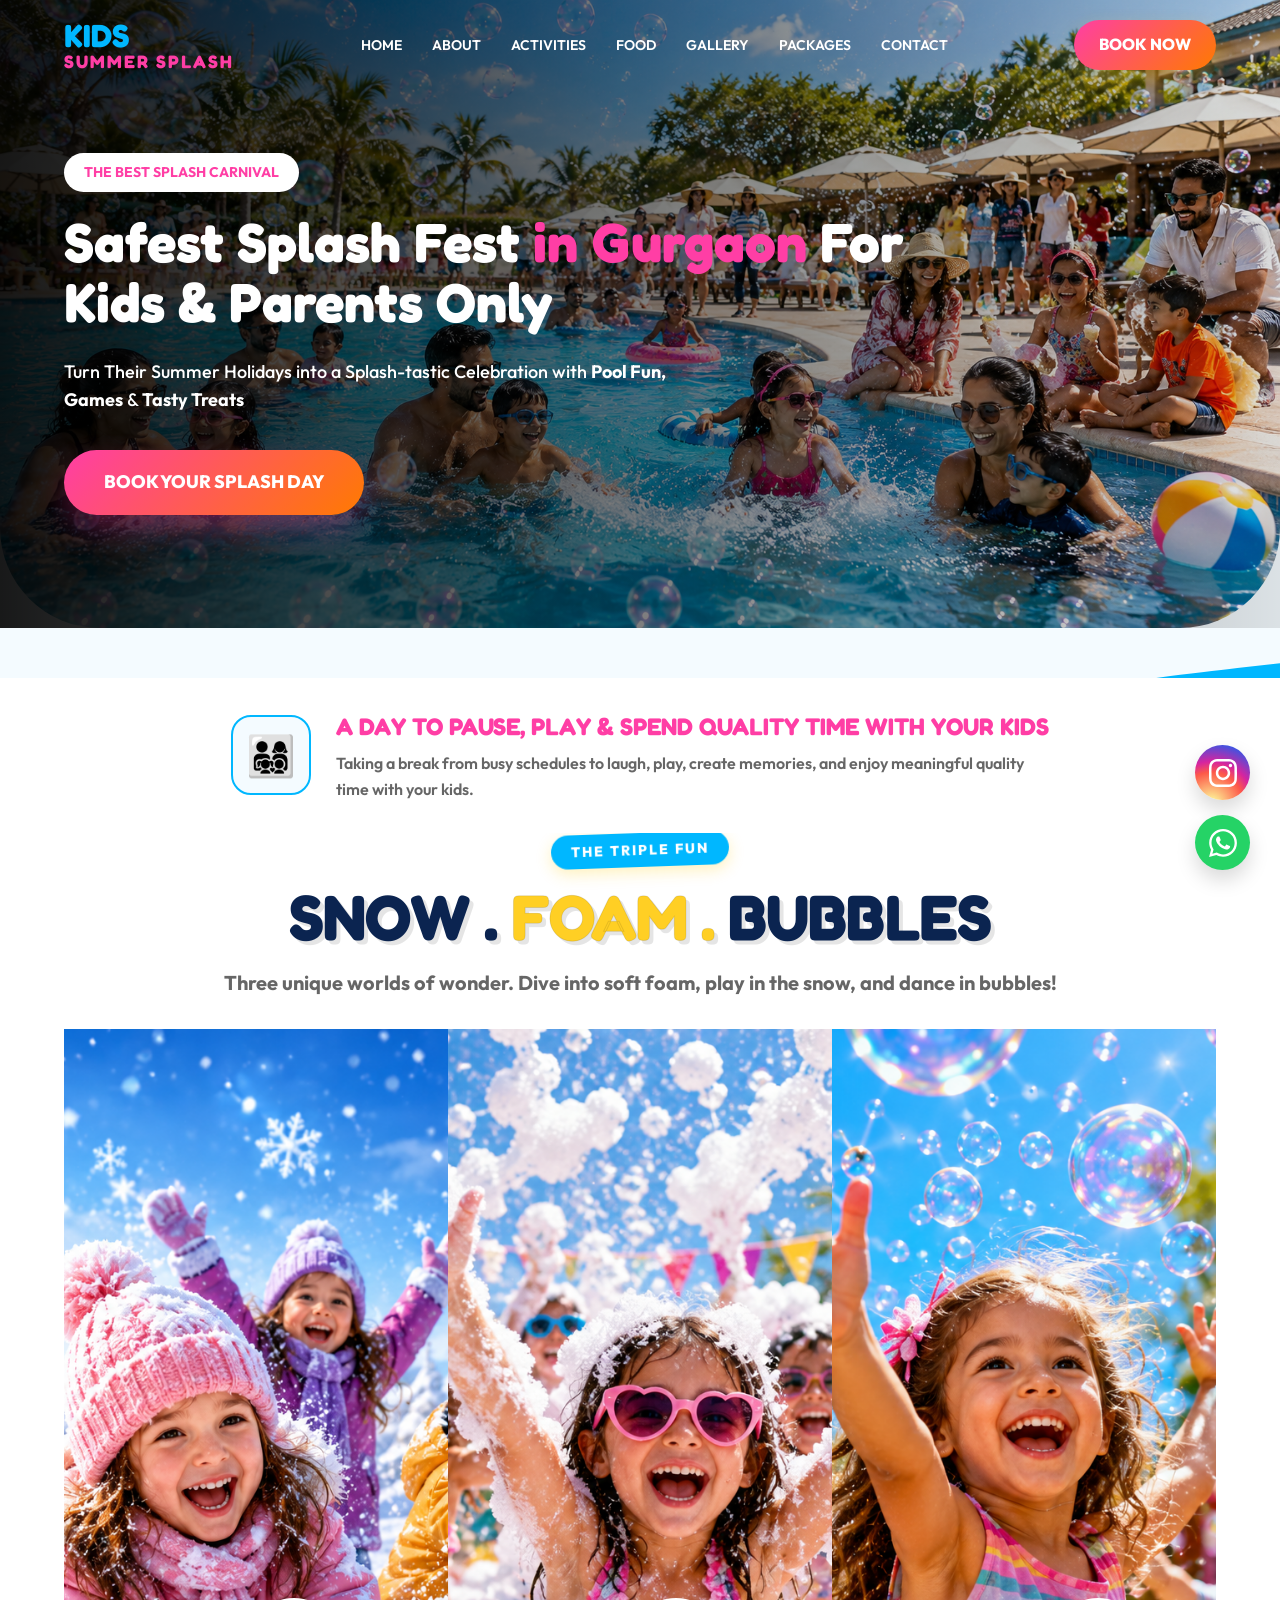
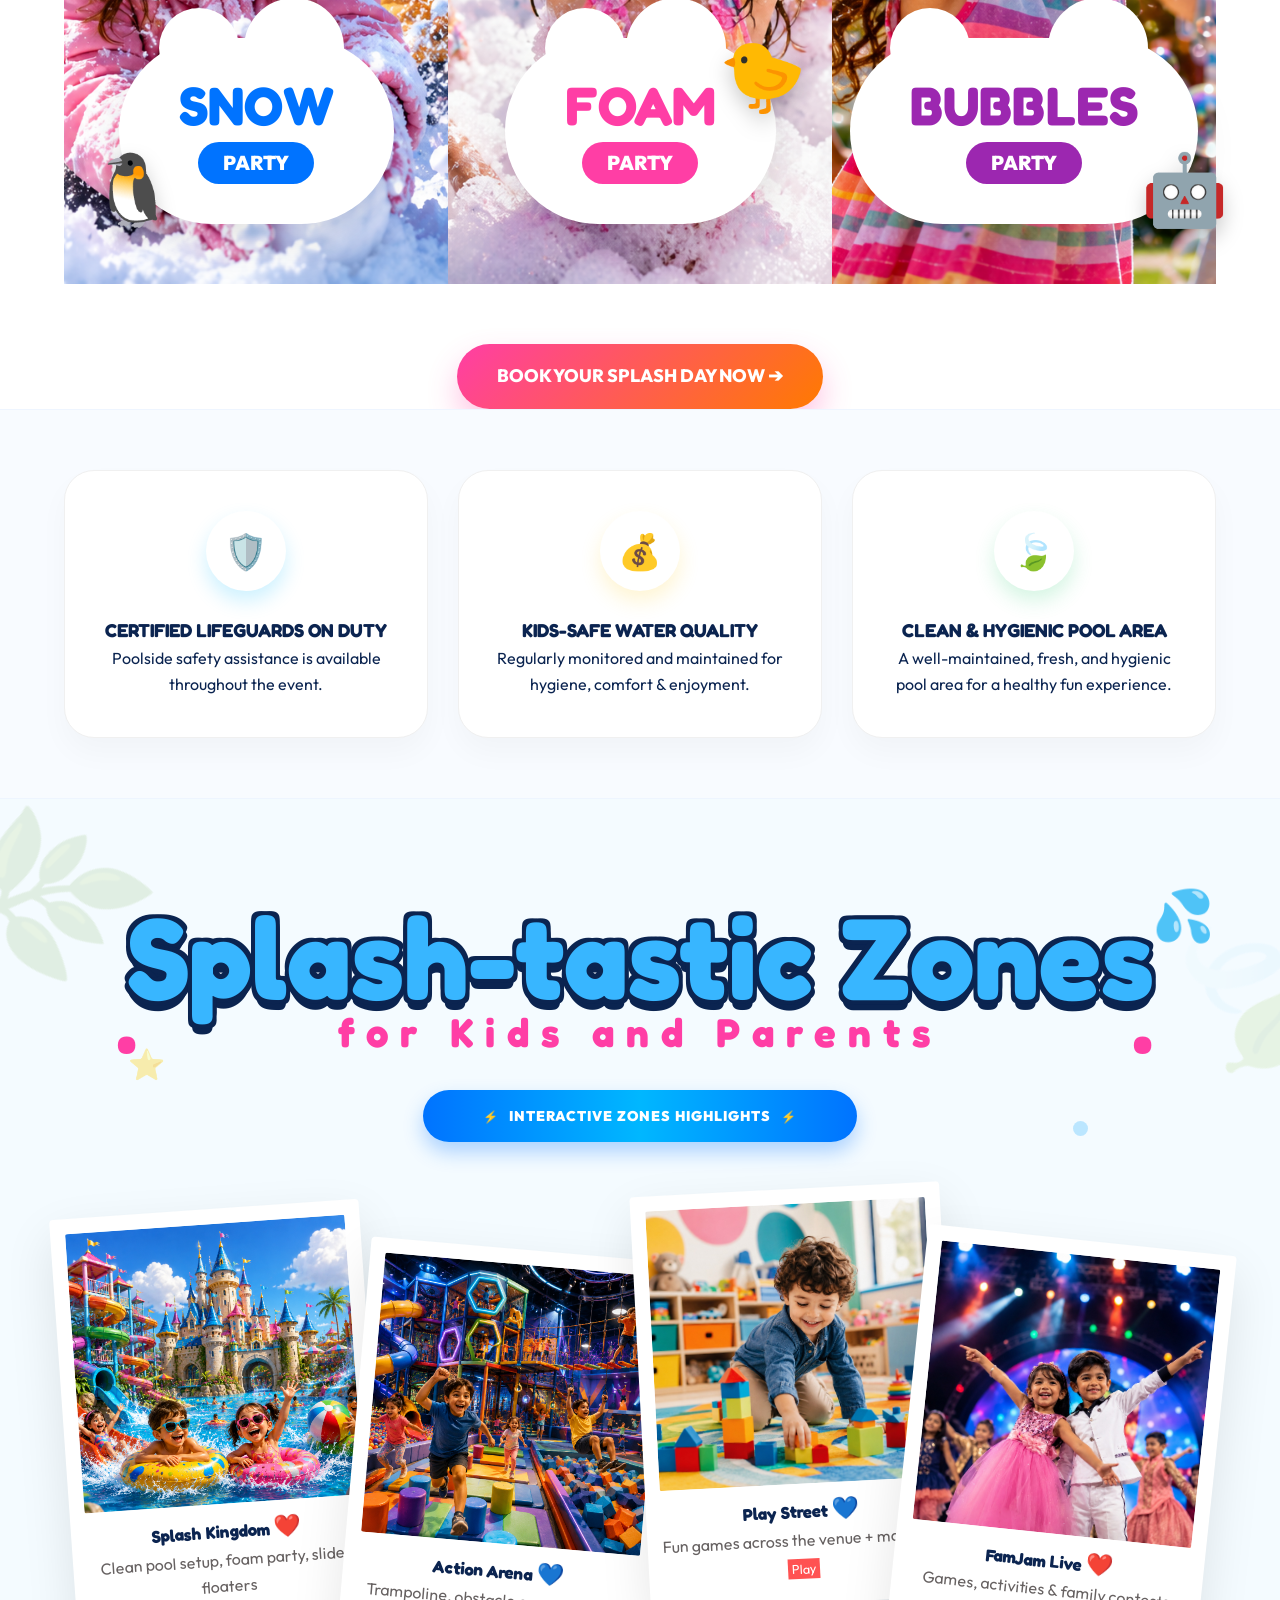
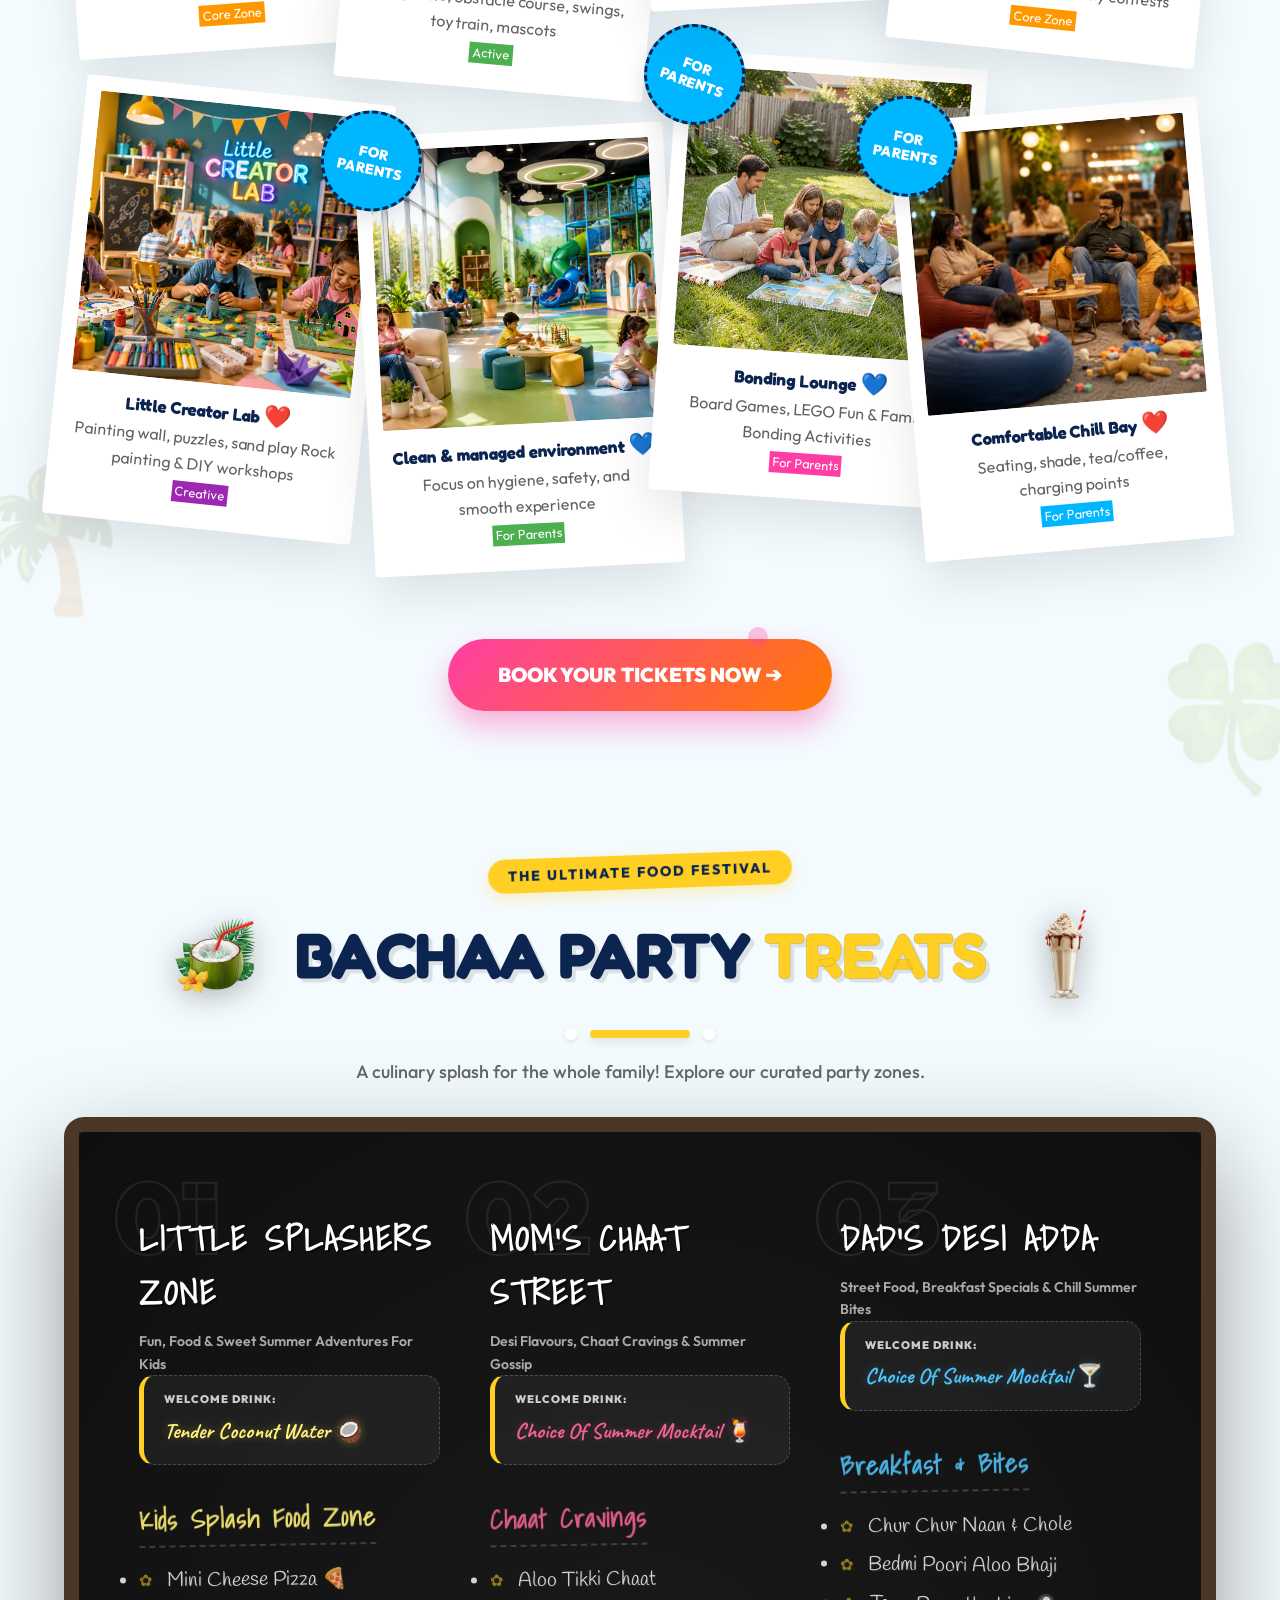
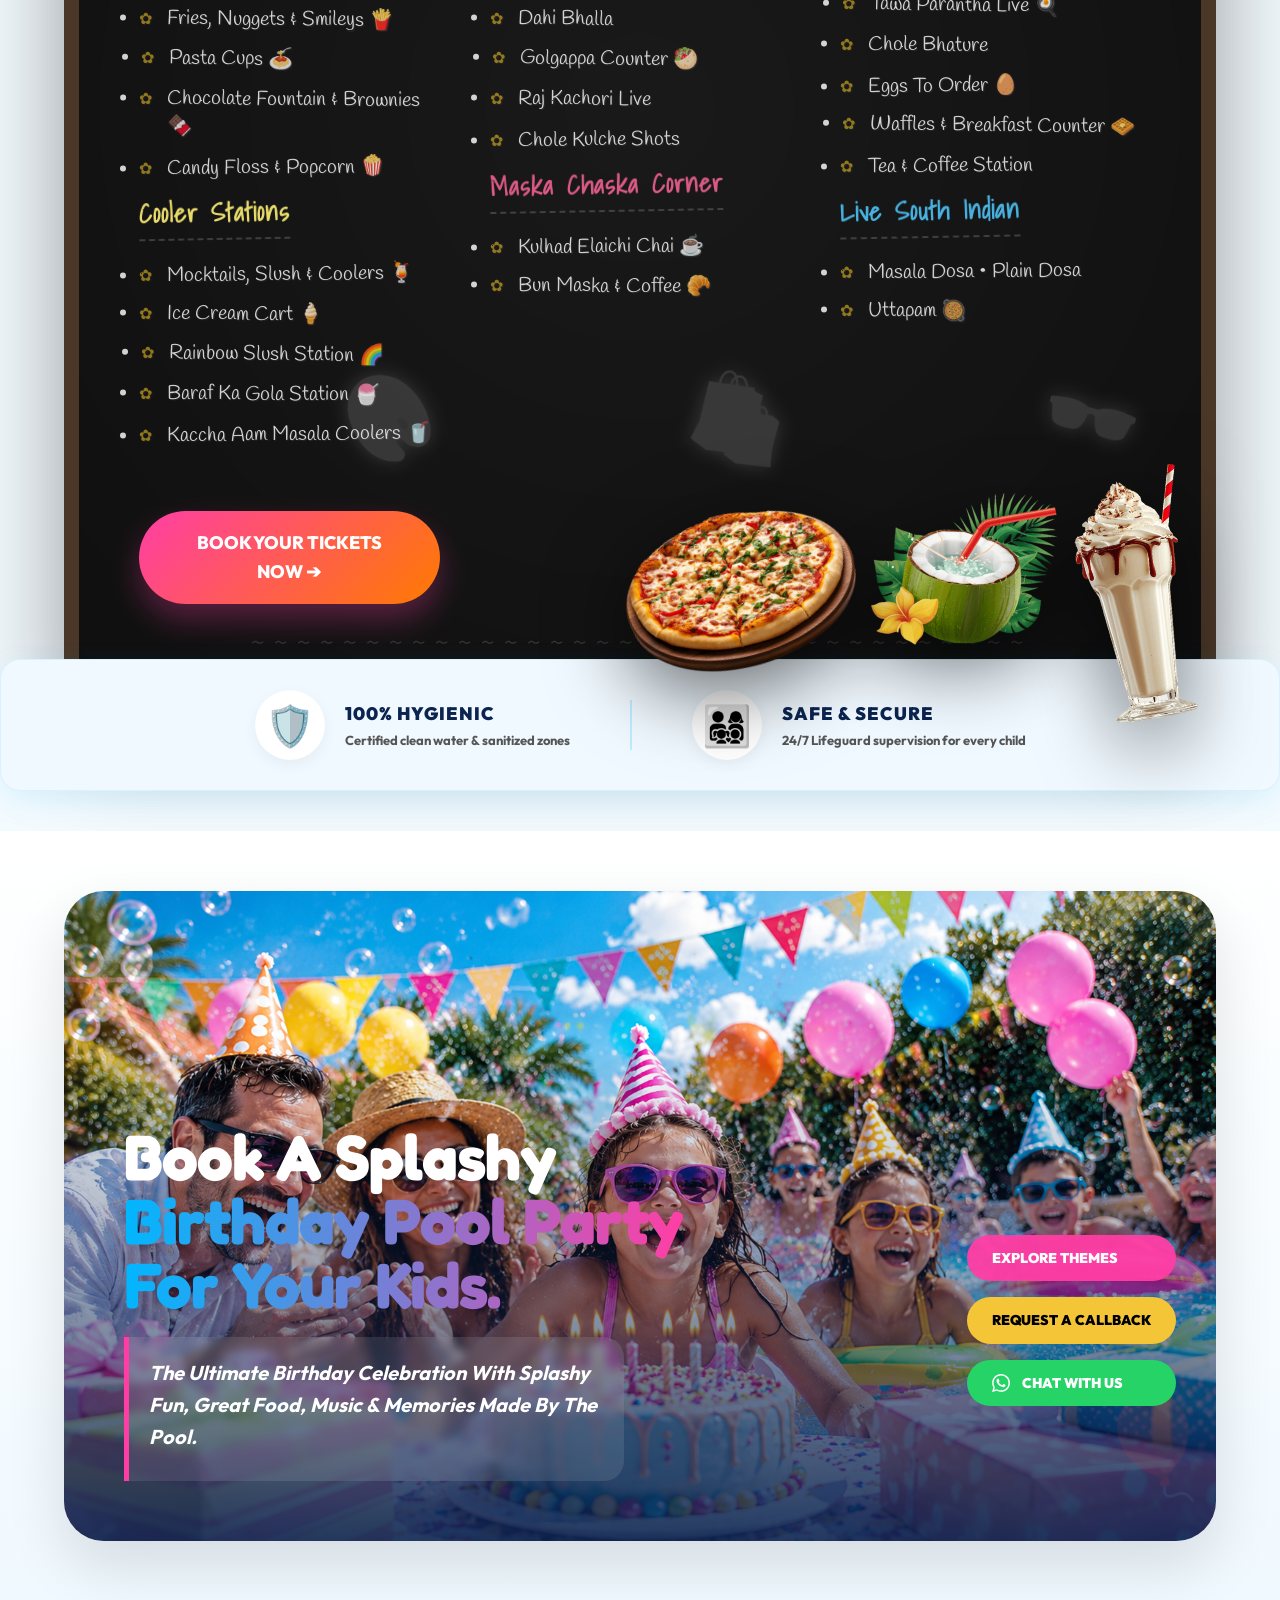
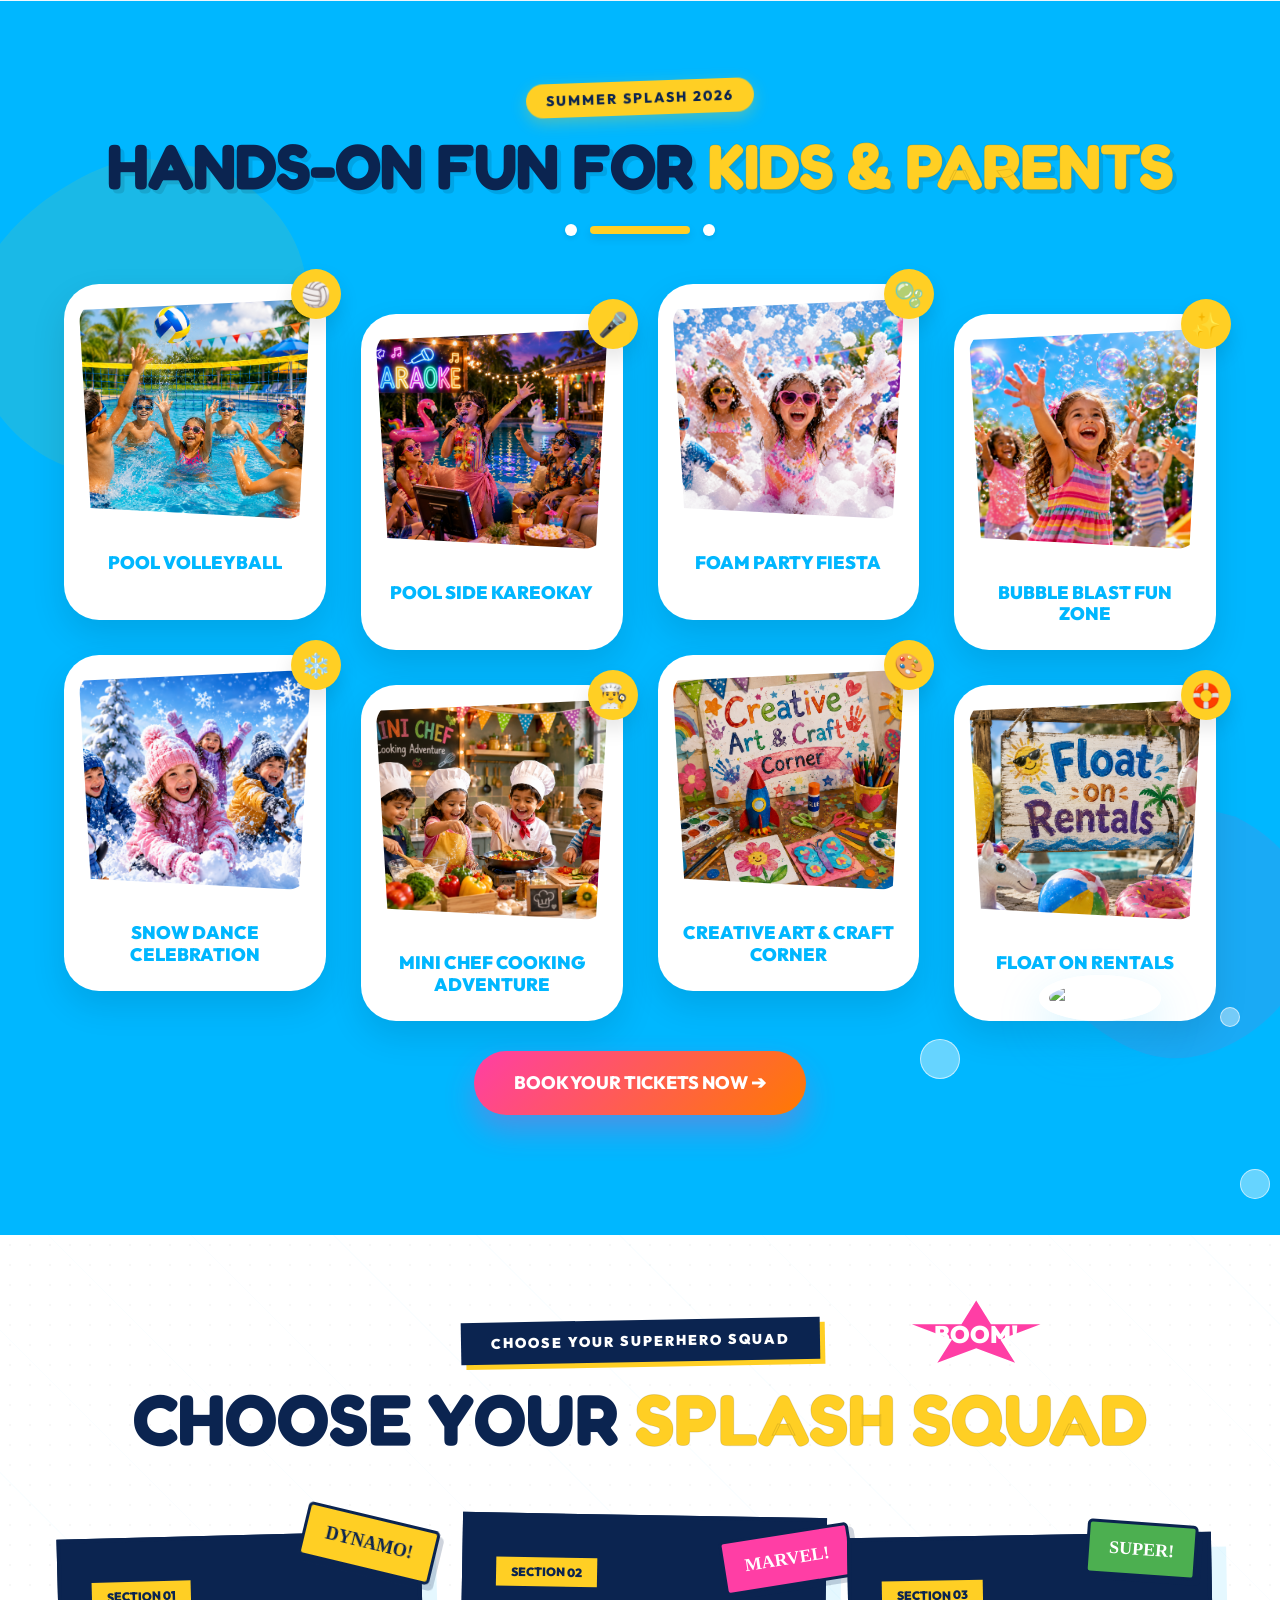
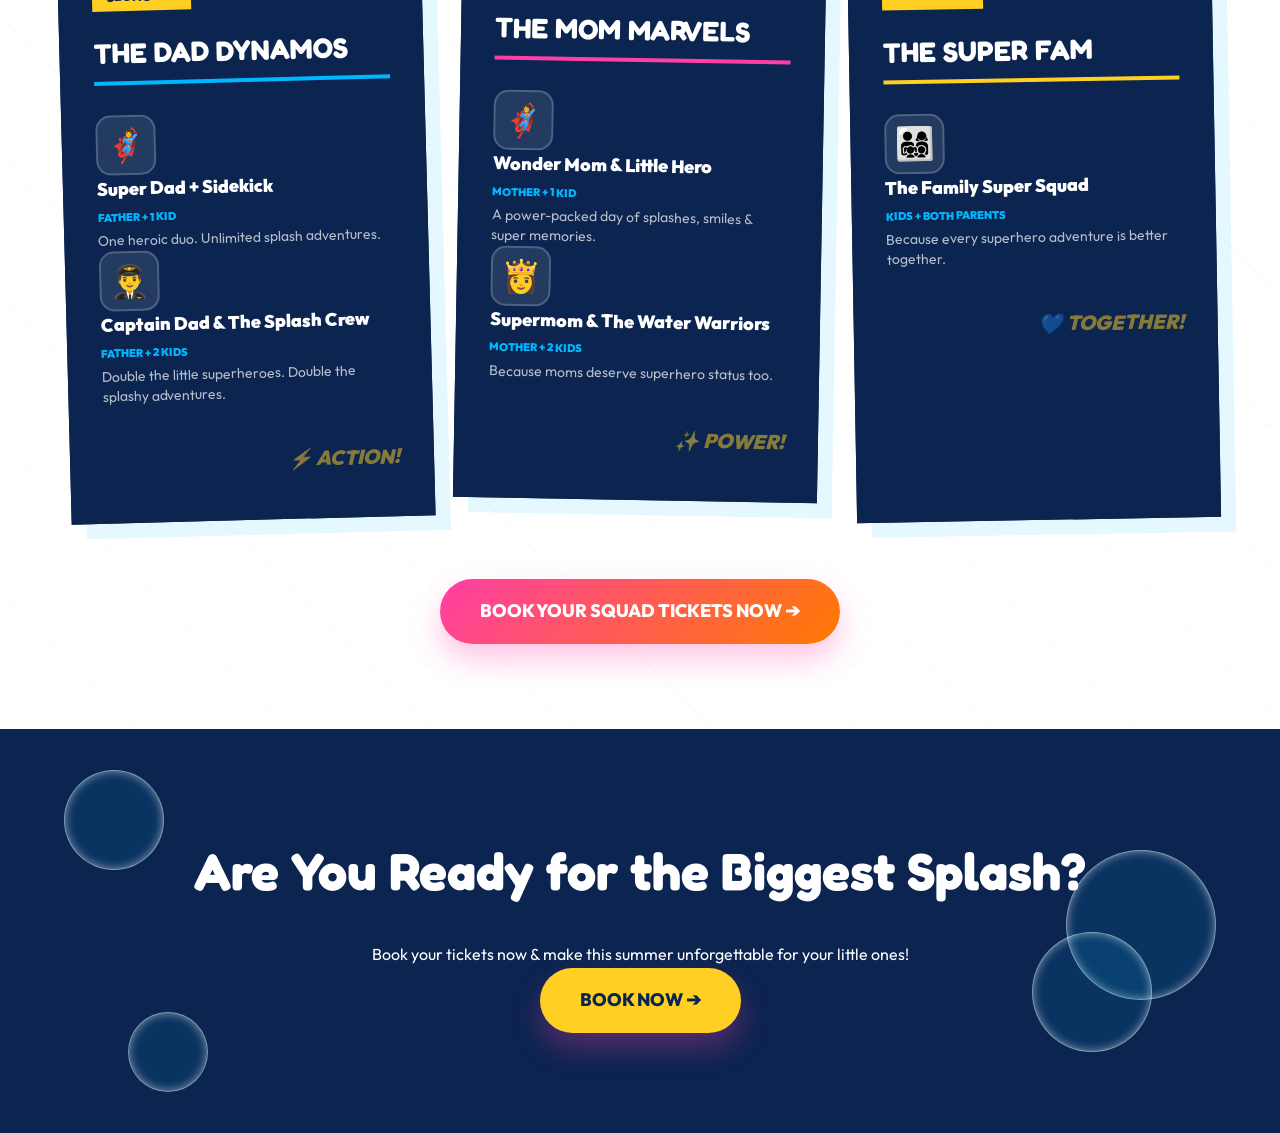
==== index.html @ 0d57b01a "save" ====
<!DOCTYPE html>
<html lang="en">

<head>
  <meta charset="UTF-8" />
  <meta name="viewport" content="width=device-width, initial-scale=1.0" />
  <title>KIDS SUMMER SPLASH | Ultimate Pool Party</title>
  <link rel="preconnect" href="https://fonts.googleapis.com">
  <link rel="stylesheet" href="styles.css">
  <link rel="preconnect" href="https://fonts.gstatic.com" crossorigin>
  <link
    href="https://fonts.googleapis.com/css2?family=Outfit:wght@300;400;500;600;700;800;900&family=Fredoka:wght@400;500;600;700&family=Gochi+Hand&family=Caveat:wght@400;700&family=Permanent+Marker&family=Handlee&family=Shadows+Into+Light&display=swap"
    rel="stylesheet">
</head>

<body>

  <!-- Chalk Filter -->
  <svg style="display:none;">
    <filter id="chalk-effect">
      <feTurbulence type="fractalNoise" baseFrequency="0.5" numOctaves="5" result="noise" />
      <feDisplacementMap in="SourceGraphic" in2="noise" scale="1.5" />
    </filter>
  </svg>

  <!-- Full Page Particle Animations -->
  <div class="full-page-particles" aria-hidden="true">
    <div class="particle bubble bubble-pink pb-1"></div>
    <div class="particle bubble bubble-blue pb-2"></div>
    <div class="particle bubble bubble-yellow pb-3"></div>
    <div class="particle bubble bubble-purple pb-4"></div>
    <div class="particle bubble bubble-blue pb-5"></div>
    <div class="particle bubble bubble-pink pb-6"></div>
    <div class="particle bubble bubble-purple pb-7"></div>
    <div class="particle bubble bubble-yellow pb-8"></div>
    <!-- Foam -->
    <div class="particle foam foam-pink pf-1"></div>
    <div class="particle foam foam-blue pf-2"></div>
    <div class="particle foam foam-yellow pf-3"></div>
    <div class="particle foam foam-pink pf-4"></div>
    <!-- Snow -->
    <div class="particle snow snow-blue ps-1"></div>
    <div class="particle snow snow-pink ps-2"></div>
    <div class="particle snow snow-mint ps-3"></div>
    <div class="particle snow snow-yellow ps-4"></div>
    <div class="particle snow snow-pink ps-5"></div>
    <div class="particle snow snow-blue ps-6"></div>
    <div class="particle snow snow-mint ps-7"></div>
    <div class="particle snow snow-yellow ps-8"></div>
  </div>

  <nav>
    <div class="container nav-flex">
      <div class="logo">KIDS <span>SUMMER SPLASH</span></div>
      <ul class="nav-links">
        <li><a href="#">Home</a></li>
        <li><a href="#">About</a></li>
        <li><a href="#">Activities</a></li>
        <li><a href="#">Food</a></li>
        <li><a href="#">Gallery</a></li>
        <li><a href="#">Packages</a></li>
        <li><a href="#">Contact</a></li>
      </ul>
      <a href="#" class="book-btn">BOOK NOW</a>
    </div>
  </nav>

  <section class="hero">
    <div class="container">
      <div class="hero-content">
        <div class="hero-tag">The Best Splash Carnival</div>

        <h1>Safest Splash Fest <span> in Gurgaon </span>For Kids & Parents Only </h1>
        <p>Turn Their Summer Holidays into a Splash-tastic Celebration with <b>Pool Fun,<br></b> <b>Games</b> & <b>Tasty
            Treats</b></p>

        <!-- <div class="hero-icons">
          <div class="hero-icon-item">
            <div class="icon-circle">🌊</div>
            <p>Pool Fun</p>
          </div>
          <div class="hero-icon-item">
            <div class="icon-circle">👨‍👩‍👧‍👦</div>
            <p>Family Time</p>
          </div>
          <div class="hero-icon-item">
            <div class="icon-circle">🛡️</div>
            <p>Safe & Secure</p>
          </div>
          <div class="hero-icon-item">
            <div class="icon-circle">🍔</div>
            <p>Special Food</p>
          </div>
          <div class="hero-icon-item">
            <div class="icon-circle">🎾</div>
            <p>Activities</p>
          </div>
        </div> -->

        <a href="#" class="main-cta">BOOK YOUR SPLASH DAY</a>
      </div>
    </div>
  </section>

  <div class="wave-container">
    <div class="wave"></div>
  </div>

  <section class="exclusivity-bar">
    <div class="container">
      <div class="exclusivity-content">
        <div class="exclusivity-icon">👨‍👩‍👧‍👦</div>
        <div>
          <h3>A Day to Pause, Play & Spend Quality Time with Your Kids </h3>
          <p>Taking a break from busy schedules to laugh, play, create memories, and enjoy meaningful quality time with
            your kids.</p>
        </div>
      </div>
    </div>
  </section>



  <!-- Experience The Magic Section -->
  <section class="magic-trio">
    <div class="container">
      <div class="section-header">
        <span class="header-badge blue-badge">The Triple Fun</span>
        <h2 class="dark-text">SNOW . <span class="text-gradient">FOAM . </span> BUBBLES</h2>
        <p class="sub-header-p">Three unique worlds of wonder. Dive
          into soft foam, play in the snow, and dance in bubbles!</p>
      </div>

      <div class="wavy-container">
        <!-- Snow Panel -->
        <div class="wavy-panel p-snow">
          <img src="snow.png" alt="Snow" class="panel-bg">
          <div class="cloud-header">
            <div class="m-mascot m-penguin">🐧</div>
            <h3 class="snow-text">SNOW</h3>
            <span class="party-pill snow-pill">PARTY</span>
          </div>
        </div>

        <!-- Foam Panel -->
        <div class="wavy-panel p-foam">
          <img src="foam.png" alt="Foam" class="panel-bg">
          <div class="cloud-header">
            <div class="m-mascot m-duck">🐤</div>
            <h3 class="foam-text">FOAM</h3>
            <span class="party-pill foam-pill">PARTY</span>
          </div>
        </div>

        <!-- Bubbles Panel -->
        <div class="wavy-panel p-bubbles">
          <img src="bubbles.png" alt="Bubbles" class="panel-bg">
          <div class="cloud-header">
            <div class="m-mascot m-robot">🤖</div>
            <h3 class="bubble-text">BUBBLES</h3>
            <span class="party-pill bubble-pill">PARTY</span>
          </div>
        </div>
      </div>
      <!-- CTA Button -->
      <div class="trio-cta-wrap" style="text-align: center; margin-top: 60px;">
        <a href="#" class="main-cta">BOOK YOUR SPLASH DAY NOW ➔</a>
      </div>
    </div>
  </section>

  <!-- Worth & Safety Section -->
  <section class="trust-worth-section">
    <div class="container">
      <div class="trust-grid">
        <!-- 01: Safety -->
        <div class="trust-card-premium">
          <div class="t-icon-box blue-glow">🛡️</div>
          <div class="t-info">
            <h3>Certified Lifeguards On Duty </h3>
            <p>Poolside safety assistance is available throughout the event.</p>
          </div>
        </div>

        <!-- 02: Worth -->
        <div class="trust-card-premium">
          <div class="t-icon-box gold-glow">💰</div>
          <div class="t-info">
            <h3>Kids-Safe Water Quality </h3>
            <p>Regularly monitored and maintained for hygiene, comfort & enjoyment.</p>
          </div>
        </div>

        <!-- 03: No Harmful -->
        <div class="trust-card-premium">
          <div class="t-icon-box green-glow">🍃</div>
          <div class="t-info">
            <h3>Clean & Hygienic Pool Area </h3>
            <p>A well-maintained, fresh, and hygienic pool area for a healthy fun experience.</p>
          </div>
        </div>
      </div>
    </div>
  </section>
  <section class="gallery-creative" id="gallery">
    <!-- Background Elements -->
    <div class="decor-foliage leaf-tl">🌿</div>
    <div class="decor-foliage leaf-tr">🍃</div>
    <div class="decor-foliage leaf-bl">🌴</div>
    <div class="decor-foliage leaf-br">🍀</div>
    <div class="decor-star s1">⭐</div>
    <div class="decor-star s2">✨</div>
    <div class="decor-dot d1"></div>
    <div class="decor-dot d2"></div>
    <div class="decor-dot d3"></div>
    <div class="decor-dot d4"></div>
    <div class="decor-dot d5"></div>

    <div class="container">
      <div class="gallery-header-final">
        <div class="title-wrap-final">
          <h2 class="splash-bubbly">Splash-tastic Zones <span>for Kids and Parents </span></h2>
          <div class="splash-drops">💦</div>
        </div>
        <div class="blue-ribbon">
          <div class="ribbon-text">INTERACTIVE ZONES HIGHLIGHTS</div>
        </div>
      </div>

      <div class="moments-grid-creative">
        <!-- Card 1 -->
        <div class="m-card mc-1">
          <div class="p-frame">
            <img src="splash-kingdom.png" alt="Beach">
            <div class="p-info">Splash Kingdom <span class="h-icon">❤️</span></div>
            <p>Clean pool setup, foam party, slides, <br> floaters</p>
            <span class="badge-orange badge">Core Zone</span>
          </div>
        </div>

        <!-- Card 2 -->
        <div class="m-card mc-2">
          <div class="p-frame">
            <img src="action-arena.png" alt="Pool">
            <div class="p-info">Action Arena <span class="h-icon blue-h">💙</span></div>
            <p>Trampoline, obstacle course, swings, <br>toy train, mascots</p>
            <span class="badge-green badge">Active</span>
          </div>
        </div>

        <!-- Card 3 -->
        <div class="m-card mc-3">
          <div class="p-frame">
            <img src="creater-lab.png" alt="Summer">
            <div class="p-info">Little Creator Lab <span class="h-icon">❤️</span></div>
            <p>Painting wall, puzzles, sand play
              Rock <br> painting & DIY workshops
            </p>
            <span class="badge-purple badge">Creative</span>
          </div>
        </div>

        <!-- Card 4 -->
        <div class="m-card mc-4">
          <div class="p-frame">
            <div class="exclusivity-badge">FOR<br> PARENTS</div>
            <img src="clean.png" alt="Deep">
            <div class="p-info">Clean & managed environment <span class="h-icon blue-h">💙</span></div>
            <p>Focus on hygiene, safety, and <br> smooth experience</p>
            <span class="badge-green badge">For Parents</span>
          </div>
        </div>

        <!-- Card 5 -->
        <div class="m-card mc-5">
          <div class="p-frame">
            <img src="family-games.png" alt="Smile">
            <div class="exclusivity-badge">FOR<br> PARENTS</div>
            <div class="p-info">Bonding Lounge <span class="h-icon blue-h">💙</span></div>
            <p>Board Games, LEGO Fun & Family <br> Bonding Activities</p>
            <span class="badge-pink badge">For Parents</span>
          </div>
        </div>

        <!-- Card 6 -->
        <div class="m-card mc-6">
          <div class="p-frame">
            <img src="comfortable.jpeg" alt="Kids">
            <div class="exclusivity-badge">FOR<br> PARENTS</div>
            <div class="p-info">Comfortable Chill Bay <span class="h-icon">❤️</span></div>
            <p>Seating, shade, tea/coffee, <br>charging points</p>
            <span class="blue-badge badge">For Parents</span>
          </div>
        </div>

        <!-- Card 7 -->
        <div class="m-card mc-7">
          <div class="p-frame">
            <img src="play-lane.jpeg" alt="Bubbles">
            <div class="p-info">Play Street <span class="h-icon blue-h">💙</span></div>
            <p>Fun games across the venue + magician</p>
            <span class="badge-red badge">Play</span>
          </div>
        </div>

        <!-- Card 8 -->
        <div class="m-card mc-8">
          <div class="p-frame">
            <img src="stage-show.jpeg" alt="Ice Cream">
            <div class="p-info">FamJam Live <span class="h-icon">❤️</span></div>
            <p>Games, activities & family contests</p>
            <span class="badge-orange badge">Core Zone</span>
          </div>
        </div>
      </div>

      <div class="more-memories-btn-wrap">
        <a href="#" class="btn-more-final">
          BOOK YOUR TICKETS NOW ➔
        </a>
      </div>
    </div>
  </section>



  <!-- Family Bonding Section -->
  <!-- <section class="family-bonding">
    <div class="decor-heart-bg">❤️</div>
    <div class="container">
      <div class="bonding-grid">
        <div class="bonding-content">
          <div class="header-badge" style="background: #ff3ea5; color: #fff;">Family First</div>
          <h2>PURE JOY. <br><span style="color: #0b2450;">PURE BONDING.</span></h2>
          <p>Because the best part of the splash is the smiles you share. Create memories that your kids will cherish
            forever in our dedicated family play zones.</p>

          <div class="bonding-cards">
            <div class="b-card">
              <div class="b-icon">👨‍👩‍👧‍👦</div>
              <h4>Play Together</h4>
              <p>Slides and splash zones designed for parents to join the fun.</p>
            </div>
            <div class="b-card">
              <div class="b-icon">📸</div>
              <h4>Capture Love</h4>
              <p>Dedicated photo zones for those perfect family portraits.</p>
            </div>
            <div class="b-card">
              <div class="b-icon">🤗</div>
              <h4>Grow Closer</h4>
              <p>Unplug from screens and connect through active, joyful play.</p>
            </div>
            <div class="b-card">
              <div class="b-icon">🎈</div>
              <h4>Celebrations</h4>
              <p>Host the most memorable family birthdays in the city.</p>
            </div>
          </div>
        </div>

        <div class="bonding-image-wrap">
          <div class="floating-heart h1">❤️</div>
          <div class="floating-heart h2">💖</div>
          <img src="https://images.unsplash.com/photo-1596464716127-f2a82984de30?q=80&w=1000&auto=format&fit=crop"
            alt="Family Bonding" class="bonding-main-img">
        </div>
      </div>
    </div>
  </section> -->




  <!-- Master Chef Kids Menu Section (Image Match) -->
  <section class="bachaa-menu-board">
    <div class="container">
      <div class="section-header">
        <span class="header-badge">THE ULTIMATE FOOD FESTIVAL</span>
        <div class="header-main-title">
          <div class="header-decor decor-left shake-anim">
            <img src="coconut.png" alt="Coconut Icon">
          </div>
          <h2>Bachaa Party <span class="text-gradient">Treats</span></h2>
          <div class="header-decor decor-right shake-anim">
            <img src="shake.png" alt="Milkshake Icon">
          </div>
        </div>
        <div class="header-line"></div>
        <p class="section-subtitle">A culinary splash for the whole family! Explore our curated party zones.</p>
      </div>

      <div class="big-menu-card">
        <div class="menu-texture"></div>

        <!-- Category 1: Little Splashers -->
        <div class="menu-zone zone-kids">
          <div class="zone-header">
            <div class="zone-number">01</div>
            <h3>LITTLE SPLASHERS ZONE</h3>
            <p>Fun, Food & Sweet Summer Adventures For Kids</p>
          </div>
          <div class="welcome-drink">
            <span class="label">WELCOME DRINK:</span>
            <span class="drink-name">Tender Coconut Water 🥥</span>
          </div>
          <div class="menu-items-grid">
            <div class="menu-sub-section">
              <h4 class="handwriting">Kids Splash Food Zone</h4>
              <ul class="handwriting">
                <li>Mini Cheese Pizza 🍕</li>
                <li>Fries, Nuggets & Smileys 🍟</li>
                <li>Pasta Cups 🍝</li>
                <li>Chocolate Fountain & Brownies 🍫</li>
                <li>Candy Floss & Popcorn 🍿</li>
              </ul>
            </div>
            <div class="menu-sub-section">
              <h4 class="handwriting">Cooler Stations</h4>
              <ul class="handwriting">
                <li>Mocktails, Slush & Coolers 🍹</li>
                <li>Ice Cream Cart 🍦</li>
                <li>Rainbow Slush Station 🌈</li>
                <li>Baraf Ka Gola Station 🍧</li>
                <li>Kaccha Aam Masala Coolers 🥤</li>
              </ul>
            </div>
          </div>
          <div class="zone-doodle">🎨</div>
        </div>

        <!-- Category 2: Mom's Chaat Street -->
        <div class="menu-zone zone-moms">
          <div class="zone-header">
            <div class="zone-number">02</div>
            <h3>MOM’S CHAAT STREET</h3>
            <p>Desi Flavours, Chaat Cravings & Summer Gossip</p>
          </div>
          <div class="welcome-drink">
            <span class="label">WELCOME DRINK:</span>
            <span class="drink-name">Choice Of Summer Mocktail 🍹</span>
          </div>
          <div class="menu-items-grid">
            <div class="menu-sub-section">
              <h4 class="handwriting">Chaat Cravings</h4>
              <ul class="handwriting">
                <li>Aloo Tikki Chaat</li>
                <li>Dahi Bhalla</li>
                <li>Golgappa Counter 🥙</li>
                <li>Raj Kachori Live</li>
                <li>Chole Kulche Shots</li>
              </ul>
            </div>
            <div class="menu-sub-section">
              <h4 class="handwriting">Maska Chaska Corner</h4>
              <ul class="handwriting">
                <li>Kulhad Elaichi Chai ☕</li>
                <li>Bun Maska & Coffee 🥐</li>
              </ul>
            </div>
          </div>
          <div class="zone-doodle">🛍️</div>
        </div>

        <!-- Category 3: Dad's Desi Adda -->
        <div class="menu-zone zone-dads">
          <div class="zone-header">
            <div class="zone-number">03</div>
            <h3>DAD’S DESI ADDA</h3>
            <p>Street Food, Breakfast Specials & Chill Summer Bites</p>
          </div>
          <div class="welcome-drink">
            <span class="label">WELCOME DRINK:</span>
            <span class="drink-name">Choice Of Summer Mocktail 🍸</span>
          </div>
          <div class="menu-items-grid">
            <div class="menu-sub-section">
              <h4 class="handwriting">Breakfast & Bites</h4>
              <ul class="handwriting">
                <li>Chur Chur Naan & Chole</li>
                <li>Bedmi Poori Aloo Bhaji</li>
                <li>Tawa Parantha Live 🍳</li>
                <li>Chole Bhature</li>
                <li>Eggs To Order 🥚</li>
                <li>Waffles & Breakfast Counter 🧇</li>
                <li>Tea & Coffee Station</li>
              </ul>
            </div>
            <div class="menu-sub-section">
              <h4 class="handwriting">Live South Indian</h4>
              <ul class="handwriting">
                <li>Masala Dosa • Plain Dosa</li>
                <li>Uttapam 🥘</li>
              </ul>
            </div>
          </div>
          <div class="zone-doodle">🕶️</div>
        </div>
        <!-- CTA Button -->
        <div class="menu-cta-wrap mt-0">
          <a href="#" class="main-cta">BOOK YOUR TICKETS NOW ➔</a>
        </div>

        <!-- Big Corner Decor (Overlapping Duo) -->
        <div class="board-corner-decor">
          <img src="shake.png" alt="Big Milkshake">
        </div>
        <div class="board-corner-extra">
          <img src="coconut.png" alt="Big Coconut">
        </div>
        <div class="board-corner-pizza">
          <img src="pizza.png" alt="Big Pizza">
        </div>
      </div>
    </div>
  </section>




  <!-- Highlighted Hygiene & Safety Section -->
  <div class="safety-spotlight">
    <div class="container spotlight-flex">
      <div class="spotlight-item h-sparkle">
        <div class="s-icon">🛡️</div>
        <div class="s-text">
          <h4>100% HYGIENIC</h4>
          <p>Certified clean water & sanitized zones</p>
        </div>
      </div>
      <div class="spotlight-divider"></div>
      <div class="spotlight-item h-shield">
        <div class="s-icon">👨‍👩‍👧‍👦</div>
        <div class="s-text">
          <h4>SAFE & SECURE</h4>
          <p>24/7 Lifeguard supervision for every child</p>
        </div>
      </div>
    </div>
  </div>


  </section>

  <!-- Happy Parents & Crowd Section (Minimalist High-Impact) -->
  <section class="crowd-section-minimal">
    <div class="container">
      <div class="crowd-hero-box">
        <!-- Large Image Area -->
        <div class="crowd-img-large">
          <img src="birthday.png" alt="Summer Camp Fun">

          <!-- Minimal Content Overlay -->
          <div class="crowd-overlay-content">
            <h2 class="hero-title-light">Book A Splashy <br><span>Birthday Pool Party <br>For Your Kids.</span></h2>
            <div class="mini-testimonial">
              <p>The Ultimate Birthday Celebration With Splashy Fun, Great Food, Music & Memories Made By The Pool.</p>
            </div>
            <div class="live-status">
              <a href="#" class="">Explore Themes</a>
              <a href="#" class="">Request a Callback</a>
              <a href="https://wa.me/911234567890?text=Hi! I want to book a Splashy Birthday Pool Party for my kids."
                class="wa-status-btn" target="_blank">
                <span class="wa-icon-mini">
                  <svg viewBox="0 0 24 24" xmlns="http://www.w3.org/2000/svg" width="18" height="18">
                    <path
                      d="M.057 24l1.687-6.163c-1.041-1.804-1.588-3.849-1.587-5.946.003-6.556 5.338-11.891 11.893-11.891 3.181.001 6.167 1.24 8.413 3.488 2.245 2.248 3.481 5.236 3.48 8.414-.003 6.557-5.338 11.892-11.893 11.892-1.99-.001-3.951-.5-5.688-1.448l-6.305 1.654zm6.597-3.807c1.676.995 3.276 1.591 5.392 1.592 5.448 0 9.886-4.434 9.889-9.885.002-5.462-4.415-9.89-9.881-9.892-5.452 0-9.887 4.434-9.889 9.884-.001 2.225.651 3.891 1.746 5.634l-.999 3.648 3.742-.981zm11.387-5.464c-.074-.124-.272-.198-.57-.347-.297-.149-1.758-.868-2.031-.967-.272-.099-.47-.149-.669.149-.198.297-.768.967-.941 1.165-.173.198-.347.223-.644.074-.297-.149-1.255-.462-2.39-1.475-.883-.788-1.48-1.761-1.653-2.059-.173-.297-.018-.458.13-.606.134-.133.297-.347.446-.521.151-.172.2-.296.3-.495.099-.198.05-.372-.025-.521-.075-.148-.669-1.611-.916-2.206-.242-.579-.487-.501-.669-.51l-.57-.01c-.198 0-.52.074-.792.372s-1.04 1.016-1.04 2.479 1.065 2.876 1.213 3.074c.149.198 2.095 3.2 5.076 4.487.709.306 1.263.489 1.694.626.712.226 1.36.194 1.872.118.571-.085 1.758-.719 2.006-1.413.248-.695.248-1.29.173-1.414z"
                      fill="currentColor" />
                  </svg>
                </span>
                Chat with Us
              </a>
            </div>
          </div>
        </div>
      </div>
    </div>
  </section>

  <section class="activities">
    <div class="girl-bubbles-decor">
      <img src="https://images.unsplash.com/photo-1536935338218-d413d88e734d?q=80&w=600&auto=format&fit=crop"
        alt="Bubbles Girl">
      <div class="decor-bubbles">
        <span class="db-1"></span>
        <span class="db-2"></span>
        <span class="db-3"></span>
      </div>
    </div>
    <div class="container">
      <div class="section-header">
        <span class="header-badge">Summer Splash 2026</span>
        <h2>Hands-On Fun for <span class="text-gradient">Kids & Parents</span></h2>
        <div class="header-line"></div>
      </div>
      <div class="activities-decor">
        <div class="blob-decor blob-1">
          <svg viewBox="0 0 200 200" xmlns="http://www.w3.org/2000/svg">
            <path fill="#FFCF24"
              d="M44.7,-76.4C58.1,-69.2,70.1,-58.5,77.4,-45.4C84.7,-32.4,87.3,-16.2,85.2,-1.2C83.1,13.8,76.3,27.6,67.7,40.1C59.1,52.6,48.7,63.8,36.1,70.1C23.5,76.4,8.7,77.8,-5.5,76.9C-19.8,75.9,-33.5,72.6,-45.5,65.6C-57.5,58.6,-67.7,47.9,-74.6,35.4C-81.5,22.9,-85,8.6,-83.4,-5.1C-81.8,-18.8,-75.1,-32,-65.8,-43.3C-56.5,-54.6,-44.6,-64,-31.6,-71.4C-18.6,-78.8,-4.5,-84.2,10.1,-82.5C24.7,-80.8,44.7,-76.4Z"
              transform="translate(100 100)" />
          </svg>
        </div>
        <div class="blob-decor blob-2">
          <svg viewBox="0 0 200 200" xmlns="http://www.w3.org/2000/svg">
            <path fill="#FF3EA5"
              d="M38.1,-64.2C50.3,-58.1,61.7,-49.6,69.5,-38.4C77.4,-27.1,81.7,-13.6,81.4,-0.2C81.1,13.2,76.1,26.4,68.3,37.6C60.5,48.8,50,58,37.9,64.4C25.8,70.8,12.9,74.5,0.4,73.8C-12.1,73.1,-24.1,68,-35.1,61C-46.1,53.9,-56.1,44.8,-63.3,33.8C-70.5,22.8,-74.9,9.8,-74.3,-3.1C-73.7,-16.1,-68,-29,-59.5,-39.9C-51,-50.8,-39.6,-59.7,-27.4,-65.8C-15.2,-71.9,-2.1,-75.2,10.1,-71.6C22.3,-68,38.1,-64.2Z"
              transform="translate(100 100)" />
          </svg>
        </div>
      </div>

      <div class="activities-grid">
        <div class="activity-card">
          <div class="act-icon">🏐</div>
          <img src="volleyball.png" alt="Water Slides">
          <h4>Pool Volleyball </h4>
        </div>
        <div class="activity-card">
          <div class="act-icon">🎤</div>
          <img src="karaok.png" alt="Pool Games">
          <h4>Pool side Kareokay</h4>
        </div>
        <div class="activity-card">
          <div class="act-icon">🫧</div>
          <img src="foam.png" alt="Foam Party">
          <h4>Foam Party Fiesta</h4>
        </div>
        <div class="activity-card">
          <div class="act-icon">✨</div>
          <img src="bubbles.png" alt="Treasure Hunt">
          <h4>Bubble Blast Fun Zone</h4>
        </div>
        <div class="activity-card">
          <div class="act-icon">❄️</div>
          <img src="snow.png" alt="Dance & Music">
          <h4>Snow Dance Celebration</h4>
        </div>
        <div class="activity-card">
          <div class="act-icon">👨‍🍳</div>
          <img src="cooking.png" alt="Garden Games">
          <h4>Mini Chef Cooking Adventure</h4>
        </div>
        <div class="activity-card">
          <div class="act-icon">🎨</div>
          <img src="art.png" alt="Ice Cream Bar">
          <h4>Creative Art & Craft Corner</h4>
        </div>
        <div class="activity-card">
          <div class="act-icon">🛟</div>
          <img src="rafting.png" alt="Bubble Zone">
          <h4>Float on rentals</h4>
        </div>
      </div>
      <!-- CTA Button -->
      <div class="activities-cta-wrap">
        <a href="#" class="main-cta">BOOK YOUR TICKETS NOW ➔</a>
      </div>
    </div>
    </div>
  </section>


  <section class="splash-squad-comic">
    <div class="comic-speed-lines"></div>
    <div class="container">
      <div class="squad-header-comic">
        <span class="comic-tag">CHOOSE YOUR SUPERHERO SQUAD</span>
        <h2>Choose Your <span class="text-gradient">Splash Squad</span></h2>
        <div class="comic-decor-burst">BOOM!</div>
      </div>

      <div class="comic-panels-layout">
        <!-- Section 1: The Dad Dynamos -->
        <div class="comic-panel p-dad">
          <div class="panel-inner">
            <div class="panel-sticker s-dynamo">DYNAMO!</div>
            <div class="panel-header-badge">SECTION 01</div>
            <h3 class="panel-heading">The Dad Dynamos</h3>
            <div class="panel-squads">
              <div class="squad-row">
                <div class="s-icon-wrap">🦸‍♂️</div>
                <div class="s-text-wrap">
                  <h4>Super Dad + Sidekick</h4>
                  <span class="s-badge">Father + 1 Kid</span>
                  <p>One heroic duo. Unlimited splash adventures.</p>
                </div>
              </div>
              <div class="squad-row">
                <div class="s-icon-wrap">👨‍✈️</div>
                <div class="s-text-wrap">
                  <h4>Captain Dad & The Splash Crew</h4>
                  <span class="s-badge">Father + 2 Kids</span>
                  <p>Double the little superheroes. Double the splashy adventures.</p>
                </div>
              </div>
            </div>
            <div class="panel-footer-decor">⚡ ACTION!</div>
          </div>
        </div>

        <!-- Section 2: The Mom Marvels -->
        <div class="comic-panel p-mom">
          <div class="panel-inner">
            <div class="panel-sticker s-marvel">MARVEL!</div>
            <div class="panel-header-badge">SECTION 02</div>
            <h3 class="panel-heading">The Mom Marvels</h3>
            <div class="panel-squads">
              <div class="squad-row">
                <div class="s-icon-wrap">🦸‍♀️</div>
                <div class="s-text-wrap">
                  <h4>Wonder Mom & Little Hero</h4>
                  <span class="s-badge">Mother + 1 Kid</span>
                  <p>A power-packed day of splashes, smiles & super memories.</p>
                </div>
              </div>
              <div class="squad-row">
                <div class="s-icon-wrap">👸</div>
                <div class="s-text-wrap">
                  <h4>Supermom & The Water Warriors</h4>
                  <span class="s-badge">Mother + 2 Kids</span>
                  <p>Because moms deserve superhero status too.</p>
                </div>
              </div>
            </div>
            <div class="panel-footer-decor">✨ POWER!</div>
          </div>
        </div>

        <!-- Section 3: The Super Fam -->
        <div class="comic-panel p-family">
          <div class="panel-inner">
            <div class="panel-sticker s-super">SUPER!</div>
            <div class="panel-header-badge">SECTION 03</div>
            <h3 class="panel-heading">The Super Fam</h3>
            <div class="panel-squads">
              <div class="squad-row">
                <div class="s-icon-wrap">👨‍👩‍👧‍👦</div>
                <div class="s-text-wrap">
                  <h4>The Family Super Squad</h4>
                  <span class="s-badge">Kids + Both Parents</span>
                  <p>Because every superhero adventure is better together.</p>
                </div>
              </div>
            </div>
            <div class="panel-footer-decor">💙 TOGETHER!</div>
          </div>
        </div>
      </div>
      <!-- CTA Button -->
      <div class="squad-cta-wrap" style="text-align: center; margin-top: 60px;">
        <a href="#" class="main-cta">BOOK YOUR SQUAD TICKETS NOW ➔</a>
      </div>
    </div>
  </section>








  <section class="footer-cta">
    <div class="bubble b1"></div>
    <div class="bubble b2"></div>
    <div class="bubble b3"></div>
    <div class="bubble b4"></div>
    <div class="container">
      <h2>Are You Ready for the Biggest Splash?</h2>
      <p class="final-cta-p">Book your tickets now & make this summer
        unforgettable for your little ones!</p>
      <a href="#" class="main-cta">BOOK NOW ➔</a>
    </div>
  </section>

  <!-- Fixed Socials CTA -->
  <div class="fixed-socials">
   
    <a href="#" class="social-btn instagram" target="_blank">
      <svg viewBox="0 0 24 24" xmlns="http://www.w3.org/2000/svg">
        <path
          d="M12 0C8.74 0 8.333.015 7.053.072 5.775.132 4.905.333 4.14.63c-.789.306-1.459.717-2.126 1.384S.935 3.35.63 4.14C.333 4.905.131 5.775.072 7.053.012 8.333 0 8.74 0 12s.012 3.667.072 4.947c.06 1.277.261 2.148.558 2.913.306.788.717 1.459 1.384 2.126.667.666 1.336 1.079 2.126 1.384.766.296 1.636.499 2.913.558C8.333 23.988 8.74 24 12 24s3.667-.015 4.947-.072c1.277-.06 2.148-.262 2.913-.558.788-.306 1.459-.718 2.126-1.384.666-.667 1.079-1.335 1.384-2.126.296-.765.499-1.636.558-2.913.06-1.28.072-1.687.072-4.947s-.015-3.667-.072-4.947c-.06-1.277-.262-2.149-.558-2.913-.306-.789-.718-1.459-1.384-2.126C21.319 1.347 20.651.935 19.86.63c-.765-.297-1.636-.499-2.913-.558C15.667.012 15.26 0 12 0zm0 2.16c3.203 0 3.585.016 4.85.071 1.17.055 1.805.249 2.227.415.562.217.96.477 1.382.896.419.42.679.819.896 1.381.164.422.36 1.057.413 2.227.057 1.266.07 1.646.07 4.85s-.015 3.584-.071 4.85c-.055 1.17-.249 1.805-.415 2.227-.217.562-.477.96-.896 1.382-.42.419-.819.679-1.381.896-.422.164-1.057.36-2.227.413-1.266.057-1.646.07-4.85.07s-3.584-.015-4.85-.07c-1.17-.055-1.805-.249-2.227-.415-.562-.217-.96-.477-1.382-.896-.419-.42-.679-.819-.896-1.381-.164-.422-.36-1.057-.413-2.227-.057-1.266-.07-1.646-.07-4.85s.015-3.584.071-4.85c.055-1.17.249-1.805.415-2.227.217-.562.477-.96.896-1.382.42-.419.819-.679 1.381-.896.422-.164 1.057-.36 2.227-.413 1.266-.057 1.646-.07 4.85-.07zm0 3.678c-3.405 0-6.162 2.757-6.162 6.162 0 3.405 2.757 6.162 6.162 6.162 3.405 0 6.162-2.757 6.162-6.162 0-3.405-2.757-6.162-6.162-6.162zM12 16c-2.21 0-4-1.79-4-4s1.79-4 4-4 4 1.79 4 4-1.79 4-4 4zm7.846-10.405c0 .795-.646 1.44-1.44 1.44-.795 0-1.44-.645-1.44-1.44 0-.794.645-1.439 1.44-1.439.794-.001 1.44.645 1.44 1.439z"
          fill="currentColor" />
      </svg>
    </a>
    <a href="https://wa.me/911234567890?text=Hi! I want to book a Splashy Birthday Pool Party for my kids."
      class="social-btn whatsapp" target="_blank">
      <svg viewBox="0 0 24 24" xmlns="http://www.w3.org/2000/svg">
        <path
          d="M.057 24l1.687-6.163c-1.041-1.804-1.588-3.849-1.587-5.946.003-6.556 5.338-11.891 11.893-11.891 3.181.001 6.167 1.24 8.413 3.488 2.245 2.248 3.481 5.236 3.48 8.414-.003 6.557-5.338 11.892-11.893 11.892-1.99-.001-3.951-.5-5.688-1.448l-6.305 1.654zm6.597-3.807c1.676.995 3.276 1.591 5.392 1.592 5.448 0 9.886-4.434 9.889-9.885.002-5.462-4.415-9.89-9.881-9.892-5.452 0-9.887 4.434-9.889 9.884-.001 2.225.651 3.891 1.746 5.634l-.999 3.648 3.742-.981zm11.387-5.464c-.074-.124-.272-.198-.57-.347-.297-.149-1.758-.868-2.031-.967-.272-.099-.47-.149-.669.149-.198.297-.768.967-.941 1.165-.173.198-.347.223-.644.074-.297-.149-1.255-.462-2.39-1.475-.883-.788-1.48-1.761-1.653-2.059-.173-.297-.018-.458.13-.606.134-.133.297-.347.446-.521.151-.172.2-.296.3-.495.099-.198.05-.372-.025-.521-.075-.148-.669-1.611-.916-2.206-.242-.579-.487-.501-.669-.51l-.57-.01c-.198 0-.52.074-.792.372s-1.04 1.016-1.04 2.479 1.065 2.876 1.213 3.074c.149.198 2.095 3.2 5.076 4.487.709.306 1.263.489 1.694.626.712.226 1.36.194 1.872.118.571-.085 1.758-.719 2.006-1.413.248-.695.248-1.29.173-1.414z"
          fill="currentColor" />
      </svg>
    </a>
  </div>

</body>

</html>
---- styles.css ----
:root {
     --primary: #ff3ea5;
     --secondary: #00b7ff;
     --accent: #ffcf24;
     --success: #2ecc71;
     --dark: #0b2450;
     --light: #f4fbff;
     --white: #ffffff;
     --grad-pink: linear-gradient(135deg, #ff3ea5, #ff7a00);
     --grad-blue: linear-gradient(135deg, #00b7ff, #0073ff);
 }

 * {
     margin: 0;
     padding: 0;
     box-sizing: border-box;
 }

html,
 body {
     font-family: 'Outfit', sans-serif;
     background: var(--light);
     color: var(--dark);
    width: 100%;
    max-width: 100%;
    overflow-x: hidden;
     line-height: 1.6;
 }

 /* FULL PAGE PARTICLE ANIMATIONS */
 .full-page-particles {
     position: fixed;
     top: 0;
     left: 0;
     width: 100%;
     height: 100%;
     pointer-events: none;
     z-index: 9999;
     /* Above everything but maybe below modals if any */
     overflow: hidden;
 }

 .particle {
     position: absolute;
     opacity: 0;
     pointer-events: none;
 }

 /* BUBBLES */
 .bubble {
     background: rgba(255, 255, 255, 0.4);
     border: 1px solid rgba(255, 255, 255, 0.5);
     border-radius: 50%;
     box-shadow: inset 0 0 10px rgba(255, 255, 255, 0.5);
     animation: bubbleRise linear infinite;
 }

 .bubble-pink {
     background: radial-gradient(circle at 30% 30%, rgba(255, 62, 165, 0.4), rgba(255, 62, 165, 0.1));
     border-color: rgba(255, 62, 165, 0.6);
     box-shadow: inset 0 0 15px rgba(255, 62, 165, 0.3), 0 0 10px rgba(255, 62, 165, 0.2);
 }

 .bubble-blue {
     background: radial-gradient(circle at 30% 30%, rgba(0, 183, 255, 0.4), rgba(0, 183, 255, 0.1));
     border-color: rgba(0, 183, 255, 0.6);
     box-shadow: inset 0 0 15px rgba(0, 183, 255, 0.3), 0 0 10px rgba(0, 183, 255, 0.2);
 }

 .bubble-yellow {
     background: radial-gradient(circle at 30% 30%, rgba(255, 207, 36, 0.4), rgba(255, 207, 36, 0.1));
     border-color: rgba(255, 207, 36, 0.6);
     box-shadow: inset 0 0 15px rgba(255, 207, 36, 0.3), 0 0 10px rgba(255, 207, 36, 0.2);
 }

 .bubble-purple {
     background: radial-gradient(circle at 30% 30%, rgba(156, 39, 176, 0.4), rgba(156, 39, 176, 0.1));
     border-color: rgba(156, 39, 176, 0.6);
     box-shadow: inset 0 0 15px rgba(156, 39, 176, 0.3), 0 0 10px rgba(156, 39, 176, 0.2);
 }

 @keyframes bubbleRise {
     0% {
         transform: translateY(110vh) translateX(0) scale(0.5);
         opacity: 0;
     }

     10% {
         opacity: 0.8;
     }

     90% {
         opacity: 0.8;
     }

     100% {
         transform: translateY(-10vh) translateX(50px) scale(1.2);
         opacity: 0;
     }
 }

 .pb-1 {
     width: 30px;
     height: 30px;
     left: 10%;
     animation-duration: 8s;
     animation-delay: 0s;
 }

 .pb-2 {
     width: 45px;
     height: 45px;
     left: 30%;
     animation-duration: 12s;
     animation-delay: 2s;
 }

 .pb-3 {
     width: 25px;
     height: 25px;
     left: 55%;
     animation-duration: 7s;
     animation-delay: 4s;
 }

 .pb-4 {
     width: 50px;
     height: 50px;
     left: 75%;
     animation-duration: 15s;
     animation-delay: 1s;
 }

 .pb-5 {
     width: 35px;
     height: 35px;
     left: 90%;
     animation-duration: 10s;
     animation-delay: 3s;
 }

 .pb-6 {
     width: 20px;
     height: 20px;
     left: 20%;
     animation-duration: 9s;
     animation-delay: 5s;
 }

 .pb-7 {
     width: 40px;
     height: 40px;
     left: 45%;
     animation-duration: 11s;
     animation-delay: 0.5s;
 }

 .pb-8 {
     width: 30px;
     height: 30px;
     left: 80%;
     animation-duration: 13s;
     animation-delay: 6s;
 }

 /* FOAM CLOUDS */
 .foam {
     border-radius: 50%;
     filter: blur(25px);
     animation: foamDrift linear infinite;
     /* Use box-shadow to create a multi-layered cloud effect */
     box-shadow:
         20px 20px 40px currentColor,
         -20px -20px 40px currentColor,
         40px -10px 50px currentColor,
         -10px 30px 45px currentColor;
 }

 .foam-pink {
     color: rgba(255, 62, 165, 0.4);
 }

 .foam-blue {
     color: rgba(0, 183, 255, 0.4);
 }

 .foam-yellow {
     color: rgba(255, 207, 36, 0.4);
 }

 @keyframes foamDrift {
     0% {
         transform: translateX(-20vw) translateY(20vh) scale(1);
         opacity: 0;
     }

     20% {
         opacity: 0.4;
     }

     80% {
         opacity: 0.4;
     }

     100% {
         transform: translateX(120vw) translateY(-10vh) scale(1.5);
         opacity: 0;
     }
 }

 .pf-1 {
     width: 200px;
     height: 180px;
     top: 10%;
     animation-duration: 25s;
     animation-delay: 0s;
 }

 .pf-2 {
     width: 300px;
     height: 250px;
     top: 40%;
     animation-duration: 40s;
     animation-delay: 5s;
 }

 .pf-3 {
     width: 250px;
     height: 220px;
     top: 70%;
     animation-duration: 35s;
     animation-delay: 12s;
 }

 .pf-4 {
     width: 180px;
     height: 150px;
     top: 25%;
     animation-duration: 30s;
     animation-delay: 8s;
 }

 /* SNOW FLAKES */
 .snow {
     background: white;
     border-radius: 50%;
     filter: blur(1px);
     box-shadow: 0 0 10px white;
     animation: snowFall linear infinite;
 }

 .snow-pink {
     background: #ffebf5;
     box-shadow: 0 0 8px #ffebf5;
 }

 .snow-blue {
     background: #e3f2fd;
     box-shadow: 0 0 8px #e3f2fd;
 }

 .snow-yellow {
     background: #fffde7;
     box-shadow: 0 0 8px #fffde7;
 }

 .snow-mint {
     background: #e8f5e9;
     box-shadow: 0 0 8px #e8f5e9;
 }

 @keyframes snowFall {
     0% {
         transform: translateY(-10vh) translateX(0);
         opacity: 0;
     }

     10% {
         opacity: 1;
     }

     90% {
         opacity: 1;
     }

     100% {
         transform: translateY(110vh) translateX(30px);
         opacity: 0;
     }
 }

 .ps-1 {
     width: 8px;
     height: 8px;
     left: 20%;
     animation-duration: 10s;
     animation-delay: 0s;
 }

 .ps-2 {
     width: 12px;
     height: 12px;
     left: 45%;
     animation-duration: 14s;
     animation-delay: 2s;
 }

 .ps-3 {
     width: 6px;
     height: 6px;
     left: 70%;
     animation-duration: 8s;
     animation-delay: 5s;
 }

 .ps-4 {
     width: 10px;
     height: 10px;
     left: 85%;
     animation-duration: 12s;
     animation-delay: 3s;
 }

 .ps-5 {
     width: 7px;
     height: 7px;
     left: 10%;
     animation-duration: 11s;
     animation-delay: 1s;
 }

 .ps-6 {
     width: 9px;
     height: 9px;
     left: 35%;
     animation-duration: 13s;
     animation-delay: 6s;
 }

 .ps-7 {
     width: 11px;
     height: 11px;
     left: 60%;
     animation-duration: 15s;
     animation-delay: 4s;
 }

 .ps-8 {
     width: 8px;
     height: 8px;
     left: 95%;
     animation-duration: 9s;
     animation-delay: 7s;
 }

 h1,
 h2,
 h3,
 .logo {
     font-family: 'Fredoka', sans-serif;
 }

 .container {
     width: 90%;
     max-width: 1300px;
     margin: auto;
 }

 /* NAVBAR */
 nav {
     padding: 20px 0;
     position: absolute;
     top: 0;
     width: 100%;
     z-index: 100;
 }

 .nav-flex {
     display: flex;
     align-items: center;
     justify-content: space-between;
 }

 .logo {
     font-size: 32px;
     font-weight: 700;
     color: var(--secondary);
     line-height: 1;
     text-transform: uppercase;
 }

 .t-info h3 {
     text-transform: uppercase;
 }

 .logo span {
     color: var(--primary);
     display: block;
     font-size: 18px;
     letter-spacing: 2px;
 }

 .nav-links {
     display: flex;
     gap: 30px;
     list-style: none;
 }

 .nav-links a {
     text-decoration: none;
     color: #ffffff;
     font-weight: 600;
     font-size: 14px;
     text-transform: uppercase;
     transition: 0.3s;
 }

 .nav-links a:hover {
     color: var(--primary);
 }

 .mt-0 {
     margin-top: 0px !important;
 }

 .book-btn {
     background: var(--grad-pink);
     color: white;
     padding: 12px 25px;
     border-radius: 50px;
     text-decoration: none;
     font-weight: 800;
     display: flex;
     align-items: center;
     gap: 10px;
     box-shadow: 0 10px 20px rgba(255, 207, 36, 0.3);
     transition: 0.3s;
 }

 .book-btn:hover {
     transform: translateY(-3px);
     box-shadow: 0 15px 25px rgba(255, 207, 36, 0.4);
 }

 /* HERO */
 .hero {
     padding: 60px 0 20px;
     position: relative;
     background: url('banner.png') no-repeat center center/cover;
     min-height: 628px;
     display: flex;
     align-items: center;
     border-radius: 0 0 100px 100px;
 }

 .hero::before {
     content: '';
     position: absolute;
     top: 0;
     left: 0;
     width: 100%;
     height: 100%;
     background: linear-gradient(to right, rgb(0 0 0 / 90%), rgb(0 0 0 / 10%));
 }

 .hero-content {
     position: relative;
     z-index: 1;
     max-width: 73%;
 }

 .hero-tag {
     display: inline-block;
     padding: 8px 20px;
     background: rgb(255 255 255);
     color: var(--primary);
     border-radius: 50px;
     font-weight: 700;
     font-size: 14px;
     margin-bottom: 20px;
     text-transform: uppercase;
 }

 .exclusivity-badge {
     position: absolute;
     top: -6%;
     right: 78%;
     background: #00b7ff;
     color: #ffffff;
     padding: 15px;
     border-radius: 50%;
     width: 101px;
     height: 101px;
     display: flex;
     align-items: center;
     justify-content: center;
     text-align: center;
     font-weight: 900;
     font-size: 14px;
     line-height: 1.2;
     box-shadow: 0 10px 20px rgba(0, 0, 0, 0.1);
     transform: rotate(15deg);
     border: 3px dashed var(--dark);
     z-index: 5;
     animation: float 3s ease-in-out infinite;
 }

 @keyframes float {

     0%,
     100% {
         transform: rotate(15deg) translateY(0);
     }

     50% {
         transform: rotate(15deg) translateY(-10px);
     }
 }

 .hero h1 {
     font-size: 55px;
     line-height: 1.1;
     color: #ffffff;
     margin-bottom: 25px;
 }

 .hero h1 span {
     color: var(--primary);
 }

 .hero p {
     font-size: 18px;
     color: #ffffff;
     margin-bottom: 35px;
     font-weight: 500;
 }

 .hero-icons {
     display: flex;
     gap: 20px;
     margin-bottom: 40px;
 }

 .hero-icon-item {
     text-align: center;
     width: 80px;
 }

 .icon-circle {
     width: 50px;
     height: 50px;
     background: var(--white);
     border-radius: 50%;
     display: flex;
     align-items: center;
     justify-content: center;
     margin: 0 auto 10px;
     box-shadow: 0 10px 20px rgba(0, 0, 0, 0.05);
     font-size: 20px;
 }

 .hero-icon-item p {
     font-size: 10px;
     text-transform: uppercase;
     font-weight: 800;
     margin: 0;
     color: #ffffff;
 }

 .main-cta {
     background: var(--grad-pink);
     color: white;
     padding: 18px 40px;
     border-radius: 50px;
     text-decoration: none;
     font-weight: 800;
     display: inline-flex;
     align-items: center;
     gap: 15px;
     font-size: 18px;
     box-shadow: 0 15px 30px rgba(255, 62, 165, 0.3);
     transition: 0.3s;
 }

 .main-cta:hover {
     transform: scale(1.05);
     box-shadow: 0 20px 40px rgba(255, 62, 165, 0.4);
 }

 .menu-cta-wrap,
 .activities-cta-wrap,
 .squad-cta-wrap {
     text-align: center;
     margin-top: 60px;
     position: relative;
     z-index: 10;
 }

 /* WAVY DIVIDER */
 .wave-container {
     position: relative;
     height: 100px;
     width: 100%;
     margin-top: -50px;
     z-index: 2;
 }

 .wave {
     position: absolute;
     bottom: 0;
     width: 100%;
     height: 100px;
     background: url('data:image/svg+xml;utf8,<svg viewBox="0 0 1440 320" xmlns="http://www.w3.org/2000/svg"><path fill="%2300b7ff" fill-opacity="1" d="M0,192L48,176C96,160,192,128,288,128C384,128,480,160,576,181.3C672,203,768,213,864,202.7C960,192,1056,160,1152,138.7C1248,117,1344,107,1392,101.3L1440,96L1440,320L1392,320C1344,320,1248,320,1152,320C1056,320,960,320,864,320C768,320,672,320,576,320C480,320,384,320,288,320C192,320,96,320,48,320L0,320Z"></path></svg>');
     background-size: cover;
     background-repeat: no-repeat;
 }

 /* ACTIVITIES */
 .activities {
     background: var(--secondary);
     padding: 80px 0 120px;
     text-align: center;
     color: white;
     position: relative;
 }

 .bachaa-menu-board {
     margin-top: 3rem;
 }

 .section-header {
     margin-bottom: 30px;
     position: relative;
     z-index: 1;
     text-align: center;
 }

 .header-dark h2 {
    color: var(--dark) !important;
     text-shadow: none !important;
 }

 .section-subtitle {
     margin-top: 20px;
     font-size: 18px;
     color: #666;
     max-width: 700px;
     margin-left: auto;
     margin-right: auto;
     font-weight: 500;
 }

 .header-badge {
     display: inline-block;
     padding: 6px 20px;
     background: var(--accent);
     color: var(--dark);
     border-radius: 50px;
     font-weight: 800;
     font-size: 14px;
     text-transform: uppercase;
     letter-spacing: 2px;
     margin-bottom: 15px;
     box-shadow: 0 5px 15px rgba(255, 207, 36, 0.3);
     transform: rotate(-2deg);
     animation: popIn 0.6s cubic-bezier(0.175, 0.885, 0.32, 1.275) both;
 }

 .section-header h2 {
     font-size: clamp(36px, 8vw, 64px);
     font-weight: 900;
     color: var(--dark) !important;
     line-height: 1.1;
     text-transform: uppercase;
     letter-spacing: -1px;
     text-shadow: 4px 4px 0px rgba(0, 0, 0, 0.1);
     animation: floatHeader 3s ease-in-out infinite;
 }

 @keyframes floatHeader {

     0%,
     100% {
         transform: translateY(0);
     }

     50% {
         transform: translateY(-8px);
     }
 }

 @keyframes popIn {
     0% {
         opacity: 0;
         transform: scale(0.5) rotate(-10deg);
     }

     100% {
         opacity: 1;
         transform: scale(1) rotate(-2deg);
     }
 }

 .text-gradient {
     color: var(--accent);
     position: relative;
     display: inline-block;
     -webkit-text-stroke: 1px rgba(0, 0, 0, 0.1);
 }

 .header-line {
     width: 100px;
     height: 8px;
     background: var(--accent);
     margin: 25px auto 0;
     border-radius: 10px;
     position: relative;
     box-shadow: 0 4px 10px rgba(0, 0, 0, 0.1);
 }

 .header-line::before,
 .header-line::after {
     content: '';
     position: absolute;
     width: 12px;
     height: 12px;
     background: var(--white);
     border-radius: 50%;
     top: -2px;
     box-shadow: 0 2px 5px rgba(0, 0, 0, 0.1);
 }

 .header-line::before {
     left: -25px;
 }

 .header-line::after {
     right: -25px;
 }

 .activities-grid {
     display: grid;
     grid-template-columns: repeat(4, 1fr);
     gap: 35px;
     margin-top: 50px;
     position: relative;
 }

 .activity-card {
     background: white;
     border-radius: 35px;
     padding: 15px;
     color: var(--dark);
     transition: 0.5s cubic-bezier(0.175, 0.885, 0.32, 1.275);
     position: relative;
     overflow: visible;
     box-shadow: 0 15px 35px rgba(0, 0, 0, 0.1);
 }

 .activity-card::before {
     content: '';
     position: absolute;
     top: -10px;
     left: -10px;
     right: -10px;
     bottom: -10px;
     background: rgba(255, 255, 255, 0.2);
     border-radius: 40px;
     z-index: -1;
     transform: scale(0.9);
     transition: 0.5s;
 }

 .activity-card:hover {
     transform: translateY(-20px) rotate(2deg);
 }

 .activity-card:hover::before {
     transform: scale(1.05) rotate(-4deg);
     background: var(--accent);
     opacity: 0.3;
 }

 .activity-card img {
     width: 100%;
     height: 220px;
     object-fit: cover;
     border-radius: 25px;
     margin-bottom: 15px;
     /* Organic mask effect */
     clip-path: polygon(0% 5%, 100% 0%, 95% 100%, 5% 95%);
     transition: 0.5s;
 }

 .activity-card:hover img {
     clip-path: polygon(5% 0%, 95% 5%, 100% 95%, 0% 100%);
 }

 .activity-card h4 {
     font-size: 18px;
     padding: 10px 5px;
     text-transform: uppercase;
     font-weight: 900;
     color: var(--secondary);
     line-height: 1.2;
 }

 .activity-card:nth-child(even) {
     transform: translateY(30px);
 }

 .activity-card:nth-child(even):hover {
     transform: translateY(10px) rotate(-2deg);
 }

 /* Floating Icons for Cards */
 .act-icon {
     position: absolute;
     top: -15px;
     right: -15px;
     width: 50px;
     height: 50px;
     background: var(--accent);
     border-radius: 50%;
     display: flex;
     align-items: center;
     justify-content: center;
     font-size: 24px;
     box-shadow: 0 10px 20px rgba(0, 0, 0, 0.1);
     z-index: 10;
     animation: floatIcon 3s infinite ease-in-out;
 }

 @keyframes floatIcon {

     0%,
     100% {
         transform: translateY(0) rotate(0deg);
     }

     50% {
         transform: translateY(-10px) rotate(10deg);
     }
 }

 .activities-decor {
     position: absolute;
     width: 100%;
     height: 100%;
     top: 0;
     left: 0;
     pointer-events: none;
     overflow: hidden;
 }

 .blob-decor {
     position: absolute;
     opacity: 0.1;
     z-index: 0;
 }

 .blob-1 {
     top: 10%;
     left: -5%;
     width: 400px;
     animation: rotateBlob 20s infinite linear;
 }

 .blob-2 {
     bottom: 10%;
     right: -5%;
     width: 350px;
     animation: rotateBlob 25s infinite linear reverse;
 }

 @keyframes rotateBlob {
     from {
         transform: rotate(0deg);
     }

     to {
         transform: rotate(360deg);
     }
 }

 /* FOOD SECTION */
 .food-section {
     padding: 100px 0;
     background: white;
     position: relative;
 }

 .food-header {
     text-align: center;
     margin-bottom: 60px;
 }

 .food-header h2 {
     font-size: 42px;
     color: var(--dark);
 }

 .food-header p {
     color: var(--primary);
     font-weight: 700;
 }

 .food-items {
     display: flex;
     justify-content: center;
     flex-wrap: wrap;
     gap: 40px;
 }

 .food-item {
     text-align: center;
 }

 .food-img-circle {
     width: 120px;
     height: 120px;
     border-radius: 50%;
     overflow: hidden;
     border: 5px solid #fff;
     box-shadow: 0 10px 20px rgba(0, 0, 0, 0.1);
     margin-bottom: 15px;
     transition: 0.3s;
 }

 .food-item:hover .food-img-circle {
     transform: scale(1.1) rotate(5deg);
     border-color: var(--accent);
 }

 .food-img-circle img {
     width: 100%;
     height: 100%;
     object-fit: cover;
 }

 .food-item h5 {
     font-weight: 700;
     font-size: 14px;
     color: var(--dark);
 }

 /* PRIVATE POOL */
 .private-pool {
     padding: 100px 0;
     background: #e8f9ff;
     border-radius: 100px 100px 0 0;
 }

 .pool-flex {
     display: flex;
     align-items: center;
     gap: 60px;
 }

 .pool-images {
     flex: 1;
     position: relative;
 }

 .main-pool-img {
     width: 100%;
     border-radius: 30px;
     box-shadow: 0 20px 40px rgba(0, 0, 0, 0.1);
 }

 .polaroid-overlay {
     position: absolute;
     bottom: -40px;
     right: -30px;
     width: 250px;
     background: white;
     padding: 15px 15px 40px;
     border-radius: 10px;
     box-shadow: 0 15px 30px rgba(0, 0, 0, 0.15);
     transform: rotate(5deg);
 }

 .polaroid-overlay img {
     width: 100%;
     border-radius: 5px;
 }

 .pool-text {
     flex: 1;
 }

 .pool-text h2 {
     font-size: 44px;
     margin-bottom: 25px;
     color: var(--dark);
 }

 .pool-features {
     list-style: none;
     margin-bottom: 35px;
 }

 .pool-features li {
     display: flex;
     align-items: center;
     gap: 15px;
     margin-bottom: 12px;
     font-weight: 600;
     color: #555;
 }

 .pool-features li::before {
     content: '✓';
     display: flex;
     align-items: center;
     justify-content: center;
     width: 24px;
     height: 24px;
     background: var(--accent);
     color: var(--dark);
     border-radius: 50%;
     font-size: 14px;
     font-weight: 900;
 }

 /* TRUST BAR */
 .trust-bar {
     background: white;
     padding: 40px 0;
     display: flex;
     justify-content: space-around;
     border-top: 1px solid #eee;
 }

 .trust-item {
     display: flex;
     align-items: center;
     gap: 15px;
     font-weight: 700;
     font-size: 14px;
     text-transform: uppercase;
 }

 .trust-icon {
     width: 40px;
     height: 40px;
     background: #eef9ff;
     border-radius: 10px;
     display: flex;
     align-items: center;
     justify-content: center;
     color: var(--secondary);
     font-size: 20px;
 }

 /* FOOTER CTA */
 .footer-cta {
     padding: 100px 0;
     background: var(--dark);
     color: white;
     text-align: center;
     border-radius: 0 0 0 0;
     position: relative;
     overflow: hidden;
 }

 .footer-cta h2 {
     font-size: 52px;
     margin-bottom: 30px;
 }

 .footer-cta .main-cta {
     background: var(--accent);
     color: var(--dark);
 }

 .decoration {
     position: absolute;
     opacity: 0.2;
 }

 /* GALLERY */
 .gallery {
     padding: 100px 0;
     background: white;
 }

 .gallery-grid {
     display: grid;
     grid-template-columns: repeat(4, 1fr);
     grid-auto-rows: 250px;
     gap: 20px;
 }

 .gallery-item {
     position: relative;
     overflow: hidden;
     border-radius: 30px;
     cursor: pointer;
 }

 .gallery-item img {
     width: 100%;
     height: 100%;
     object-fit: cover;
     transition: 0.5s;
 }

 .gallery-item:hover img {
     transform: scale(1.1);
 }

 .item-tall {
     grid-row: span 2;
 }

 .item-wide {
     grid-column: span 2;
 }

 /* DECORATIVE ELEMENTS */
 .bubble {
     position: absolute;
     background: rgba(0, 183, 255, 0.1);
     border-radius: 50%;
     z-index: 0;
     pointer-events: none;
 }

 .b1 {
     width: 100px;
     height: 100px;
     top: 10%;
     left: 5%;
 }

 .b2 {
     width: 150px;
     height: 150px;
     top: 30%;
     right: 5%;
 }

 .b3 {
     width: 80px;
     height: 80px;
     bottom: 10%;
     left: 10%;
 }

 .b4 {
     width: 120px;
     height: 120px;
     bottom: 20%;
     right: 10%;
 }

 @media (max-width: 1024px) {
     .hero h1 {
         font-size: 30px;
     }

     .hero-content {
         max-width: 100%;
     }

     .activities-grid {
         grid-template-columns: repeat(3, 1fr);
     }

     .pool-flex {
         flex-direction: column;
     }
 }

 @media (max-width: 768px) {
     .nav-links {
         display: none;
     }

     .wave {
         bottom: 49px;
     }

     .hero {
         padding-top: 120px;
         text-align: center;
     }

     .hero-icons {
         justify-content: center;
     }

     .activities-grid {
         grid-template-columns: repeat(2, 1fr);
     }

     .trust-bar {
         flex-direction: column;
         gap: 20px;
         align-items: flex-start;
         padding: 40px 10%;
     }
 }

 .exclusivity-bar {
     background: #fff;
     padding: 30px 0;
 }

 .exclusivity-content {
     display: flex;
     align-items: center;
     gap: 25px;
     justify-content: center;
     text-align: left;
 }

 .exclusivity-icon {
     font-size: 40px;
     background: var(--light);
     width: 80px;
     height: 80px;
     display: flex;
     align-items: center;
     justify-content: center;
     border-radius: 20px;
     border: 2px solid var(--secondary);
 }

 .chalk-item span {
     text-transform: uppercase;
 }

 .exclusivity-content h3 {
     color: var(--primary);
     font-size: 24px;
     margin-bottom: 5px;
     text-transform: uppercase;
 }

 .activities-wrapper {
     position: relative;
 }

 .girl-bubbles-decor {
     position: absolute;
     right: 20px;
     bottom: -60px;
     width: 320px;
     height: 320px;
     z-index: 99;
     pointer-events: none;
 }

 .girl-bubbles-decor img {
     width: 100%;
     height: 100%;
     object-fit: cover;
     border-radius: 50%;
     border: 10px solid #fff;
     box-shadow: 0 20px 50px rgba(0, 183, 255, 0.2);
 }

 .decor-bubbles span {
     position: absolute;
     background: rgba(255, 255, 255, 0.4);
     border: 1px solid rgba(255, 255, 255, 0.6);
     border-radius: 50%;
     animation: bubble-float 3s infinite ease-in-out;
 }

 .db-1 {
     width: 40px;
     height: 40px;
     top: 20%;
     left: -20px;
 }

 .db-2 {
     width: 30px;
     height: 30px;
     bottom: 30%;
     right: -10px;
     animation-delay: 1s;
 }

 .db-3 {
     width: 20px;
     height: 20px;
     top: 10%;
     right: 20px;
     animation-delay: 1.5s;
 }

 @keyframes bubble-float {

     0%,
     100% {
         transform: translateY(0) scale(1);
     }

     50% {
         transform: translateY(-20px) scale(1.1);
     }
 }

 .exclusivity-content p {
     font-weight: 600;
     color: #666;
     max-width: 700px;
 }

 .splash-timeline {
     padding: 120px 0;
     background: #0b2450;
     overflow: hidden;
     position: relative;
 }

 .timeline-header {
     text-align: center;
     margin-bottom: 80px;
 }

 .timeline-header h2 {
     font-size: 56px;
     font-weight: 950;
     color: #ffffff;
     text-shadow: 0 4px 10px rgba(0, 0, 0, 0.3);
 }

 .tiny-tag {
     background: #ffeb3b;
     padding: 5px 15px;
     border-radius: 50px;
     font-size: 12px;
     font-weight: 900;
     letter-spacing: 1px;
 }

 .timeline-wrap {
     position: relative;
     max-width: 1300px;
     /* Wider for more nodes */
     margin: 0 auto;
 }

 .timeline-path {
     position: absolute;
     top: 75px;
     left: 5%;
     right: 5%;
     height: 4px;
     background: repeating-linear-gradient(90deg, rgba(255, 255, 255, 0.2), rgba(255, 255, 255, 0.2) 10px, transparent 10px, transparent 20px);
     z-index: 0;
 }

 .timeline-items {
     display: flex;
     justify-content: space-between;
     position: relative;
     z-index: 1;
     gap: 15px;
 }

 .t-node {
     flex: 1;
     text-align: center;
     display: flex;
     flex-direction: column;
     align-items: center;
 }

 .t-icon-box {
     width: 140px;
     /* SMALLER NODES */
     height: 140px;
     border-radius: 50%;
     display: flex;
     align-items: center;
     justify-content: center;
     position: relative;
     margin-bottom: 20px;
     box-shadow: 0 15px 35px rgba(0, 0, 0, 0.08);
     transition: 0.5s;
 }

 .t-node:hover .t-icon-box {
     transform: translateY(-10px) scale(1.05);
     box-shadow: 0 25px 50px rgba(0, 0, 0, 0.12);
 }

 .t-img-circle {
     width: 110px;
     /* SMALLER NODES */
     height: 110px;
     border-radius: 50%;
     overflow: hidden;
     border: 5px solid #fff;
 }

 .t-img-circle img {
     width: 100%;
     height: 100%;
     object-fit: cover;
 }

 .t-floating {
     position: absolute;
     font-size: 30px;
     /* Smaller Icons */
     top: -5px;
     right: -5px;
     filter: drop-shadow(0 5px 10px rgba(0, 0, 0, 0.1));
     animation: tFloat 3s infinite ease-in-out;
 }

 @keyframes tFloat {

     0%,
     100% {
         transform: translateY(0);
     }

     50% {
         transform: translateY(-12px);
     }
 }

 .t-info h4 {
     font-size: 16px;
     /* Smaller Text */
     font-weight: 950;
     color: #ffffff;
     margin: 12px 0 0;
     text-transform: uppercase;
     letter-spacing: 1.5px;
 }

 .t-step {
     display: inline-block;
     padding: 3px 12px;
     background: #4caf50;
     color: white;
     border-radius: 50px;
     font-size: 10px;
     font-weight: 900;
 }

 @media (max-width: 1024px) {
     .timeline-items {
         flex-direction: column;
         gap: 40px;
         align-items: center;
     }

     .timeline-path {
         left: 50%;
         width: 4px;
         height: 100%;
         top: 0;
         transform: translateX(-50%);
     }
 }

 .trust-worth-section {
     padding: 60px 0;
     background: #f8fbff;
     border-top: 1px solid #eef5ff;
     border-bottom: 1px solid #eef5ff;
 }

 .trust-grid {
     display: grid;
     grid-template-columns: repeat(3, 1fr);
     gap: 30px;
 }

 .trust-card-premium {
     background: white;
     padding: 40px 30px;
     border-radius: 30px;
     display: flex;
     flex-direction: column;
     align-items: center;
     text-align: center;
    min-width: 0;
     box-shadow: 0 15px 30px rgba(0, 0, 0, 0.03);
     transition: 0.3s;
     border: 1px solid #f0f0f0;
 }

 .trust-card-premium:hover {
     transform: translateY(-10px);
     box-shadow: 0 20px 40px rgba(0, 183, 255, 0.1);
     border-color: #00b7ff;
 }

 .t-icon-box {
     width: 80px;
     height: 80px;
     border-radius: 50%;
     display: flex;
     align-items: center;
     justify-content: center;
     font-size: 35px;
     margin-bottom: 25px;
     background: white;
     box-shadow: 0 10px 20px rgba(0, 0, 0, 0.05);
 }

 .blue-glow {
     color: #00b7ff;
     box-shadow: 0 10px 20px rgba(0, 183, 255, 0.2);
 }

 .gold-glow {
     color: #ffcf24;
     box-shadow: 0 10px 20px rgba(255, 207, 36, 0.2);
 }

 .green-glow {
     color: #2ecc71;
     box-shadow: 0 10px 20px rgba(46, 204, 113, 0.2);
 }

@media (max-width: 991px) {
    .trust-grid {
        grid-template-columns: 1fr;
        gap: 20px;
    }

    .trust-card-premium {
        padding: 28px 20px;
    }
}

 /* FAMILY BONDING SECTION */
 .family-bonding {
     padding: 120px 0;
     background: #fff5f8;
     position: relative;
     overflow: hidden;
 }

 .bonding-grid {
     display: grid;
     grid-template-columns: 1fr 1fr;
     gap: 60px;
     align-items: center;
 }

 .bonding-content h2 {
     font-size: clamp(40px, 6vw, 60px);
     font-weight: 900;
     color: #ff3ea5;
     line-height: 1.1;
     margin-bottom: 25px;
 }

 .bonding-content p {
     font-size: 20px;
     color: #666;
     line-height: 1.6;
     margin-bottom: 40px;
     font-weight: 600;
 }

 .bonding-cards {
     display: grid;
     grid-template-columns: 1fr 1fr;
     gap: 20px;
 }

 .b-card {
     background: white;
     padding: 30px;
     border-radius: 25px;
     box-shadow: 0 10px 30px rgba(255, 62, 165, 0.05);
     border: 1px solid #ffe6f0;
     transition: 0.3s;
 }

 .b-card:hover {
     transform: translateY(-10px);
     box-shadow: 0 20px 40px rgba(255, 62, 165, 0.1);
     border-color: #ff3ea5;
 }

 .b-icon {
     font-size: 35px;
     margin-bottom: 15px;
 }

 .b-card h4 {
     font-size: 20px;
     color: #0b2450;
     margin-bottom: 10px;
     font-weight: 800;
 }

 .b-card p {
     font-size: 15px;
     margin-bottom: 0;
     color: #777;
 }

 .bonding-image-wrap {
     position: relative;
 }

 .bonding-main-img {
     width: 100%;
     border-radius: 40px;
     box-shadow: 0 30px 60px rgba(0, 0, 0, 0.1);
     transform: rotate(-2deg);
 }

 .floating-heart {
     position: absolute;
     font-size: 60px;
     animation: heart-pulse 2s infinite ease-in-out;
 }

 .h1 {
     top: -30px;
     right: 20px;
     color: #ff3ea5;
 }

 .h2 {
     bottom: 20px;
     left: -30px;
     color: #ff3ea5;
     opacity: 0.5;
 }

 @keyframes heart-pulse {

     0%,
     100% {
         transform: scale(1) rotate(0);
     }

     50% {
         transform: scale(1.2) rotate(10deg);
     }
 }

 .decor-heart-bg {
     position: absolute;
     top: 50%;
     left: 50%;
     transform: translate(-50%, -50%);
     font-size: 600px;
     color: #ff3ea5;
     opacity: 0.03;
     z-index: 0;
 }

 @media (max-width: 992px) {
     .bonding-grid {
         grid-template-columns: 1fr;
         text-align: center;
     }

     .bonding-image-wrap {
         order: -1;
         margin-bottom: 40px;
     }

     .bonding-cards {
         grid-template-columns: 1fr;
     }
 }

 /* WAVY MAGIC PANELS (IMAGE MATCH 2) */
 .magic-trio {
     padding: 0;
     background: #fff;
     overflow: hidden;
 }

 .wavy-container {
     display: flex;
     height: 95vh;
     width: 100%;
     position: relative;
 }

 .wavy-panel {
     flex: 1;
     height: 100%;
     position: relative;
     display: flex;
     flex-direction: column;
     align-items: center;
     justify-content: flex-end;
     padding-bottom: 60px;
     transition: 0.5s;
 }

 /* Wavy Divider SVG approach */
 .wavy-panel::after {
     content: '';
     position: absolute;
     top: 0;
     right: -50px;
     width: 100px;
     height: 100%;
     z-index: 2;
     background-size: 100% 100%;
     pointer-events: none;
 }

 .p-snow {
     background: linear-gradient(180deg, #00b7ff, #0073ff);
 }

 .p-foam {
     background: linear-gradient(180deg, #ff3ea5, #ff0080);
 }

 .p-bubbles {
     background: linear-gradient(180deg, #9c27b0, #673ab7);
 }

 .zone-number {
     position: absolute;
     top: -45px;
     left: -25px;
     font-size: 100px;
     font-weight: 900;
     opacity: 0.2;
     color: transparent;
     -webkit-text-stroke: 2px rgba(255, 255, 255, 0.4);
     font-family: 'Outfit', sans-serif;
     pointer-events: none;
     line-height: 1;
     z-index: 1;
 }

 .panel-bg {
     position: absolute;
     top: 0;
     left: 0;
     width: 100%;
     height: 100%;
     object-fit: cover;
     opacity: 1;
     transition: transform 0.8s, filter 0.5s;
     z-index: 0;
 }

 .wavy-panel:hover .panel-bg {
     transform: scale(1.1);
     filter: brightness(1.2) contrast(1.1);
 }

 /* Fluffy Cloud Header */
 .cloud-header {
     background: white;
     padding: 40px 60px;
     border-radius: 100px;
     position: relative;
     text-align: center;
     box-shadow: 0 20px 40px rgba(0, 0, 0, 0.1);
     z-index: 10;
 }

 .cloud-header::before,
 .cloud-header::after {
     content: '';
     position: absolute;
     background: white;
     border-radius: 50%;
     z-index: -1;
 }

 .cloud-header::before {
     width: 80px;
     height: 80px;
     top: -30px;
     left: 40px;
 }

 .cloud-header::after {
     width: 100px;
     height: 100px;
     top: -40px;
     right: 50px;
 }

 .cloud-header h3 {
     font-family: 'Fredoka', sans-serif;
     font-size: 54px;
     font-weight: 950;
     margin: 0;
     line-height: 1;
 }

 .snow-text {
     color: #0073ff;
 }

 .foam-text {
     color: #ff3ea5;
 }

 .bubble-text {
     color: #9c27b0;
 }

 .party-pill {
     display: inline-block;
     padding: 5px 25px;
     border-radius: 50px;
     color: white;
     font-size: 20px;
     font-weight: 900;
     margin-top: 10px;
     text-transform: uppercase;
 }

 .badge {
     text-align: center;
     margin: 0px auto;
     color: #fff;
     font-size: .8rem;
     padding: 0 .2rem;
     display: flex;
     width: fit-content;
     margin-top: .3rem;
 }

 .p-frame p {
     text-align: center;
     color: #666161;
 }

 .snow-pill {
     background: #0073ff;
 }

 .foam-pill {
     background: #ff3ea5;
 }

 .bubble-pill {
     background: #9c27b0;
 }

 /* Feature Pills */
 .feature-list {
     width: 80%;
     display: flex;
     flex-direction: column;
     gap: 15px;
     z-index: 5;
 }

 .f-pill {
     background: rgba(255, 255, 255, 0.9);
     padding: 12px 25px;
     border-radius: 50px;
     display: flex;
     align-items: center;
     gap: 15px;
     box-shadow: 0 10px 20px rgba(0, 0, 0, 0.05);
     transition: 0.3s;
 }

 .f-pill:hover {
     transform: translateX(10px);
     background: #fff;
 }

 .f-icon {
     font-size: 22px;
 }

 .f-text {
     font-size: 15px;
     font-weight: 800;
     text-transform: uppercase;
     letter-spacing: 1px;
 }

 .snow-f-text {
     color: #0073ff;
 }

 .foam-f-text {
     color: #ff3ea5;
 }

 .bubble-f-text {
     color: #9c27b0;
 }

 /* Mascots */
 .m-mascot {
     position: absolute;
     font-size: 70px;
     z-index: 15;
     filter: drop-shadow(0 10px 10px rgba(0, 0, 0, 0.2));
 }

 .m-penguin {
     bottom: -20px;
     left: -30px;
 }

 .m-duck {
     top: -20px;
     right: -30px;
 }

 .m-robot {
     bottom: -20px;
     right: -30px;
 }

 /* Floating Items */
 .float-item {
     position: absolute;
     pointer-events: none;
     opacity: 0.5;
 }

 /* MASTER CHEF KIDS MENU (IMAGE MATCH) */
 .kids-menu-board {
     padding: 0px 0 120px 0;
     background: #fdf5e6;
     position: relative;
     overflow: hidden;
 }

 /* Top Lights Decor */
 .menu-top-lights {
     position: absolute;
     top: 0;
     left: 0;
     width: 100%;
     height: 60px;
     background: url('https://www.transparenttextures.com/patterns/black-linen.png');
     /* placeholder for string */
     display: flex;
     justify-content: center;
     gap: 100px;
     z-index: 5;
 }

 .light-bulb {
     width: 40px;
     height: 60px;
     background: #ffeb3b;
     border-radius: 0 0 20px 20px;
     box-shadow: 0 0 20px #ffeb3b;
     position: relative;
     animation: bulbGlow 2s infinite alternate;
 }

 @keyframes bulbGlow {
     from {
         opacity: 0.8;
     }

     to {
         opacity: 1;
         box-shadow: 0 0 40px #ffeb3b;
     }
 }

 .menu-main-wrap {
     max-width: 1450px;
     /* ENLARGED BOARD */
     margin: 0 auto;
     display: grid;
     grid-template-columns: 1fr 1fr;
     /* 50/50 SPLIT */
     gap: 80px;
     /* More breathing room */
     background: white;
     padding: 25px 70px;
     border-radius: 80px;
     box-shadow: 0 40px 100px rgba(0, 0, 0, 0.1);
     position: relative;
     border: 15px solid #fff;
 }

 /* Left: Chalkboard */
 .chalkboard-frame {
     background: #1a1a1a;
     padding: 40px 30px;
     border: 15px solid #4e342e;
     /* Wooden frame */
     border-radius: 8px;
     position: relative;
     background-image:
         radial-gradient(circle at 50% 50%, rgba(255, 255, 255, 0.05) 0%, transparent 80%),
         url('https://www.transparenttextures.com/patterns/black-chalk.png');
     box-shadow:
         inset 0 0 100px rgba(0, 0, 0, 0.8),
         0 20px 50px rgba(0, 0, 0, 0.3),
         0 0 0 5px #3e2723;
     /* Outer frame edge */
     overflow: hidden;
 }

 /* Chalk Smudges */
 .chalkboard-frame::before {
     content: '';
     position: absolute;
     top: 0;
     left: 0;
     right: 0;
     bottom: 0;
     background: radial-gradient(circle at 20% 30%, rgba(255, 255, 255, 0.03) 0%, transparent 40%),
         radial-gradient(circle at 80% 70%, rgba(255, 255, 255, 0.04) 0%, transparent 50%);
     pointer-events: none;
 }

 .chalkboard-frame::after {
     content: '✏️';
     position: absolute;
     bottom: 10px;
     right: 15px;
     font-size: 24px;
     opacity: 0.6;
     filter: grayscale(1) brightness(2);
     transform: rotate(-15deg);
 }

 .more-memories-btn-wrap {
     text-align: center;
 }

 .chalkboard-frame h2 {
     font-family: 'Permanent Marker', cursive;
     color: rgba(255, 255, 255, 0.95);
     font-size: 52px;
     text-align: center;
     line-height: 1;
     text-transform: uppercase;
     margin-bottom: 40px;
     text-shadow: 2px 2px 0px rgba(0, 0, 0, 0.5), 0 0 15px rgba(255, 255, 255, 0.1);
     transform: rotate(-3deg);
     letter-spacing: 2px;
 }

 .menu-label {
     font-family: 'Caveat', cursive;
     color: #ffeb3b;
     display: inline-block;
     margin-bottom: 20px;
     box-shadow: 0 5px 15px rgba(255, 207, 36, 0.3);
 }

 .menu-board-header h2 {
     font-size: clamp(40px, 6vw, 64px);
     margin-bottom: 15px;
     color: #0b2450;
 }

 .big-menu-card {
     background: #1a1a1a;
     border-radius: 20px;
     box-shadow: 0 40px 100px rgba(0, 0, 0, 0.4);
     padding: 80px 60px;
     position: relative;
     display: grid;
     grid-template-columns: repeat(3, 1fr);
     gap: 50px;
     border: 15px solid #4a3728;
     /* Wooden Frame */
 }

 .menu-texture {
     position: absolute;
     top: 0;
     left: 0;
     width: 100%;
     height: 100%;
     background-image: url('https://www.transparenttextures.com/patterns/black-linen.png');
     opacity: 0.3;
     pointer-events: none;
     border-radius: 5px;
     z-index: 1;
 }

 .big-menu-card::before {
     content: '';
     position: absolute;
     top: 0;
     left: 0;
     width: 100%;
     height: 100%;
     background: radial-gradient(circle at center, transparent 0%, rgba(0, 0, 0, 0.4) 100%);
     pointer-events: none;
     z-index: 2;
 }

 .menu-zone {
     position: relative;
     z-index: 3;
 }

 .zone-header h3 {
     font-size: 24px;
     font-weight: 900;
     color: #fff;
     margin-bottom: 8px;
     letter-spacing: 1px;
     text-shadow: 2px 2px 0 rgba(0, 0, 0, 0.5);
 }

 .zone-header p {
     font-size: 14px;
     color: #aaa;
     font-weight: 600;
 }

 .welcome-drink {
     background: rgba(255, 255, 255, 0.05);
     padding: 15px 20px;
     border-radius: 15px;
     margin-bottom: 35px;
     border: 1px dashed rgba(255, 255, 255, 0.2);
     border-left: 5px solid #ffcf24;
 }

 .welcome-drink .label {
     display: block;
     font-size: 11px;
     font-weight: 900;
     color: #ccc;
     letter-spacing: 1px;
     margin-bottom: 5px;
 }

 .welcome-drink .drink-name {
     font-family: 'Caveat', cursive;
     font-size: 22px;
     font-weight: 700;
     color: #ffcf24;
 }

 .menu-sub-section h4 {
     font-size: 18px;
     color: #ff3ea5;
     margin-bottom: 15px;
     font-weight: 800;
     border-bottom: 2px dashed rgba(255, 255, 255, 0.1);
     padding-bottom: 5px;
     text-transform: uppercase;
 }

 .handwriting {
     font-family: 'Handlee', cursive;
     line-height: 1.4;
     filter: url(#chalk-effect);
     /* Apply the SVG roughness */
     opacity: 0.9;
 }

 .menu-sub-section h4 {
     font-family: 'Shadows Into Light', cursive;
     font-size: 26px;
     color: #ff3ea5;
     margin-bottom: 20px;
     font-weight: 700;
     border-bottom: 2px dashed rgba(255, 255, 255, 0.2);
     padding-bottom: 8px;
     text-transform: capitalize;
     letter-spacing: 1px;
     transform: rotate(-1deg);
     display: inline-block;
 }

 .menu-sub-section ul li {
     font-size: 20px;
     margin-bottom: 12px;
     color: rgba(255, 255, 255, 0.9);
     transition: 0.3s;
     position: relative;
     padding-left: 28px;
     /* Dusty chalk shadow */
     text-shadow:
         1px 1px 1px rgba(255, 255, 255, 0.1),
         0 0 5px rgba(255, 255, 255, 0.05);
 }

 .menu-sub-section ul li::before {
     content: '✿';
     position: absolute;
     left: 0;
     color: #ffcf24;
     font-size: 16px;
     opacity: 0.6;
     top: 4px;
 }

 /* Natural Irregularity */
 .menu-sub-section ul li:nth-child(even) {
     transform: rotate(0.5deg);
 }

 .menu-sub-section ul li:nth-child(odd) {
     transform: rotate(-0.5deg);
 }

 .menu-sub-section ul li:nth-child(3n) {
     transform: rotate(0.8deg) translateX(2px);
 }

 .zone-header h3 {
     font-family: 'Shadows Into Light', cursive;
     font-size: 34px;
     font-weight: 700;
     color: #fff;
     margin-bottom: 10px;
     letter-spacing: 2px;
     text-shadow: 2px 2px 0px rgba(0, 0, 0, 0.5);
     filter: url(#chalk-effect);
 }

 .big-menu-card::after {
     content: '~~~~~~~~~~~~~~~~~~~~~~~~~~~~~~~~~~';
     position: absolute;
     bottom: 20px;
     left: 50%;
     transform: translateX(-50%);
     font-family: 'Caveat', cursive;
     color: rgba(255, 255, 255, 0.2);
     font-size: 30px;
     letter-spacing: 10px;
     pointer-events: none;
 }

 .zone-doodle {
     position: absolute;
     bottom: -20px;
     right: 0;
     font-size: 80px;
     opacity: 0.15;
     transform: rotate(15deg);
     filter: brightness(0) invert(1) drop-shadow(0 0 10px white);
 }

 /* Chalk Text Colors */
 .zone-kids .welcome-drink .drink-name {
     color: #fff176;
     text-shadow: 0 0 10px rgba(255, 241, 118, 0.3);
 }

 .zone-moms .welcome-drink .drink-name {
     color: #f06292;
     text-shadow: 0 0 10px rgba(240, 98, 146, 0.3);
 }

 .zone-dads .welcome-drink .drink-name {
     color: #4fc3f7;
     text-shadow: 0 0 10px rgba(79, 195, 247, 0.3);
 }

 .zone-kids .menu-sub-section h4 {
     color: #fff176;
 }

 .zone-moms .menu-sub-section h4 {
     color: #f06292;
 }

 .zone-dads .menu-sub-section h4 {
     color: #4fc3f7;
 }

 .menu-sub-section ul li:hover {
     color: #ffcf24;
     transform: scale(1.05) rotate(-1deg);
 }

 .header-main-title {
     display: flex;
     justify-content: center;
     align-items: center;
     gap: 30px;
     position: relative;
 }

 .header-decor {
     width: 100px;
     height: 100px;
     flex-shrink: 0;
     position: relative;
     background: transparent;
 }

 .header-decor img {
     width: 100%;
     height: 100%;
     object-fit: contain;
     filter: drop-shadow(0 5px 15px rgba(0, 0, 0, 0.3));
 }

 .shake-anim {
     animation: headShake 3s ease-in-out infinite;
 }

 @keyframes headShake {

     0%,
     100% {
         transform: rotate(0deg);
     }

     25% {
         transform: rotate(-10deg) translateX(-5px);
     }

     75% {
         transform: rotate(10deg) translateX(5px);
     }
 }

 @media (max-width: 768px) {
     .header-decor {
         width: 60px;
         height: 60px;
     }

     .header-main-title {
         gap: 15px;
     }
 }

 .board-corner-decor {
     position: absolute;
     bottom: -60px;
     right: -80px;
     width: 280px;
     height: auto;
     z-index: 20;
     pointer-events: none;
     filter: drop-shadow(0 20px 40px rgba(0, 0, 0, 0.6));
     animation: bigFloat 6s infinite ease-in-out;
 }

 .board-corner-decor img {
     width: 100%;
     height: auto;
     transform: rotate(-10deg);
 }

 @keyframes bigFloat {

     0%,
     100% {
         transform: translateY(0) rotate(0deg);
     }

     50% {
         transform: translateY(-20px) rotate(5deg);
     }
 }

 @media (max-width: 1200px) {
     .board-corner-decor {
         width: 200px;
         right: -30px;
         bottom: -40px;
     }
 }

 @media (max-width: 768px) {
     .board-corner-decor {
         display: none;
         /* Hide on small screens to avoid clutter */
     }
 }

 .board-corner-extra {
     position: absolute;
     bottom: 0;
     right: 130px;
     width: 220px;
     height: auto;
     z-index: 25;
     pointer-events: none;
     filter: drop-shadow(0 20px 40px rgba(0, 0, 0, 0.6));
     animation: bigFloatExtra 5s infinite ease-in-out;
 }

 .board-corner-extra img {
     width: 100%;
     height: auto;
     transform: rotate(10deg);
 }

 @keyframes bigFloatExtra {

     0%,
     100% {
         transform: translateY(0) rotate(0deg);
     }

     50% {
         transform: translateY(-25px) rotate(-5deg);
     }
 }

 @media (max-width: 1200px) {
     .board-corner-extra {
         width: 160px;
         right: 40px;
         bottom: -20px;
     }
 }

 @media (max-width: 768px) {
     .board-corner-extra {
         display: none;
     }
 }

 .board-corner-pizza {
     position: absolute;
     bottom: 1px;
     right: 330px;
     width: 260px;
     height: auto;
     z-index: 30;
     pointer-events: none;
     filter: drop-shadow(0 20px 40px rgba(0, 0, 0, 0.6));
     animation: bigFloatPizza 8s infinite ease-in-out;
 }

 .board-corner-pizza img {
     width: 100%;
     height: auto;
     transform: rotate(-15deg);
 }

 @keyframes bigFloatPizza {

     0%,
     100% {
         transform: translateY(0) rotate(0deg);
     }

     50% {
         transform: translateY(-30px) rotate(10deg);
     }
 }

 @media (max-width: 1200px) {
     .board-corner-pizza {
         width: 180px;
         right: 120px;
         bottom: -50px;
     }
 }

 @media (max-width: 768px) {
     .board-corner-pizza {
         display: none;
     }
 }

 @media (max-width: 1200px) {
     .big-menu-card {
         grid-template-columns: 1fr;
         padding: 60px 40px;
         gap: 80px;
     }

     .menu-texture {
         border-radius: 30px;
     }
 }

 @media (max-width: 768px) {
     .big-menu-card {
         padding: 40px 25px;
     }

     .zone-number {
         font-size: 60px;
         top: -30px;
     }
 }

 .chalk-item {
     display: flex;
     justify-content: space-between;
     align-items: center;
     font-family: 'Gochi Hand', cursive;
     color: rgba(255, 255, 255, 0.85);
     font-size: 28px;
     border-bottom: 1px dashed rgba(255, 255, 255, 0.1);
     padding-bottom: 5px;
     text-shadow: 1px 1px 1px rgba(0, 0, 0, 0.3);
     letter-spacing: 0.5px;
     position: relative;
 }

 /* Adding a "chalky" texture to text */
 .chalk-item::before {
     content: '';
     position: absolute;
     width: 100%;
     height: 100%;
     background: url('https://www.transparenttextures.com/patterns/dust.png');
     opacity: 0.1;
     pointer-events: none;
 }

 .chalk-item:nth-child(even) {
     transform: rotate(0.8deg) translateX(5px);
 }

 .chalk-item:nth-child(odd) {
     transform: rotate(-0.5deg) translateX(-2px);
 }

 .chalk-item span:first-child {
     display: flex;
     align-items: center;
     gap: 12px;
 }

 .chalk-price {
     color: #fff9c4;
     /* Soft yellow chalk */
     font-family: 'Caveat', cursive;
     font-weight: 700;
     font-size: 24px;
     opacity: 0.9;
 }

 .menu-footer-text {
     margin-top: 50px;
     text-align: center;
     font-family: 'Caveat', cursive;
     color: rgba(255, 255, 255, 0.7);
     font-size: 34px;
     line-height: 1.2;
     transform: rotate(1deg);
     border-top: 1px solid rgba(255, 255, 255, 0.1);
     padding-top: 20px;
 }

 /* AUTO-SCROLLING MENU LISTING */
 .menu-listing-viewport {
     height: 814px;
     /* Fixed height for scrolling */
     overflow: hidden;
     position: relative;
     border-radius: 40px;
     background: #fdfdfd;
     border: 1px solid #f0f0f0;
     padding: 20px;
 }

 /* Chalk Doodles */
 .chalk-doodle {
     position: absolute;
     font-size: 30px;
     opacity: 0.3;
     filter: grayscale(1) brightness(2);
     pointer-events: none;
     font-family: 'Fredoka', sans-serif;
 }

 .cd-1 {
     top: 10%;
     left: 10%;
     transform: rotate(-15deg);
 }

 .cd-2 {
     top: 15%;
     right: 10%;
     transform: rotate(20deg);
     font-size: 24px;
 }

 .cd-3 {
     bottom: 20%;
     left: 5%;
     transform: rotate(10deg);
     font-size: 36px;
 }

 .cd-4 {
     top: 40%;
     right: 5%;
     transform: rotate(-10deg);
     font-size: 28px;
 }

 .marquee-wrapper {
     display: flex;
     flex-direction: column;
     gap: 20px;
     animation: smoothScroll 30s linear infinite;
 }

 .marquee-wrapper:hover {
     animation-play-state: paused;
     /* Stop scrolling on hover */
 }

 @keyframes smoothScroll {
     0% {
         transform: translateY(0);
     }

     100% {
         transform: translateY(-50%);
     }

     /* Scrolls half-way to match duplicated list */
 }

 .food-list-card {
     display: flex;
     align-items: center;
     gap: 25px;
     padding: 20px;
     background: white;
     border-radius: 30px;
     box-shadow: 0 10px 30px rgba(0, 0, 0, 0.05);
     transition: 0.4s;
     border: 2px solid transparent;
     cursor: pointer;
 }

 .food-list-card:hover {
     transform: translateX(15px);
     border-color: #ff3ea5;
     box-shadow: 0 15px 40px rgba(255, 62, 165, 0.1);
 }

 .list-img-box {
     width: 100px;
     height: 100px;
     flex-shrink: 0;
     border-radius: 50%;
     overflow: hidden;
     border: 5px solid #fff;
     box-shadow: 0 5px 15px rgba(0, 0, 0, 0.1);
 }

 .list-img-box img {
     width: 100%;
     height: 100%;
     object-fit: cover;
 }

 .list-info-box {
     flex: 1;
 }

 .list-info-box h4 {
     font-family: 'Fredoka', sans-serif;
     font-size: 22px;
     color: #d84315;
     margin-bottom: 5px;
 }

 .list-info-box p {
     font-size: 14px;
     color: #666;
     font-weight: 700;
     margin: 0;
 }

 .list-badge {
     padding: 6px 15px;
     border-radius: 50px;
     color: white;
     font-weight: 900;
     font-size: 12px;
     text-transform: uppercase;
     box-shadow: 0 5px 10px rgba(0, 0, 0, 0.1);
 }

 /* Chef Mascot */
 .chef-mascot-wrap {
     position: absolute;
     top: -100px;
     right: -20px;
     width: 180px;
     z-index: 10;
     animation: mascotFloat 4s infinite ease-in-out;
 }

 @keyframes mascotFloat {

     0%,
     100% {
         transform: translateY(0) rotate(0);
     }

     50% {
         transform: translateY(-15px) rotate(5deg);
     }
 }

 @keyframes mascotFloat {

     0%,
     100% {
         transform: translateY(0) rotate(0);
     }

     50% {
         transform: translateY(-15px) rotate(5deg);
     }
 }

 /* Bottom Decor */
 .menu-decor-bottom {
     display: flex;
     justify-content: center;
     align-items: flex-end;
     gap: 50px;
     margin-top: 60px;
 }

 .decor-item {
     font-size: 100px;
     filter: drop-shadow(0 10px 20px rgba(0, 0, 0, 0.1));
 }

 .kids-banner {
     background: #00b7ff;
     color: white;
     padding: 15px 60px;
     border-radius: 100px;
     font-weight: 900;
     font-size: 24px;
     box-shadow: 0 10px 30px rgba(0, 183, 255, 0.3);
     text-transform: uppercase;
     letter-spacing: 2px;
 }

 @media (max-width: 1024px) {
     .menu-main-wrap {
         grid-template-columns: 1fr;
         padding: 40px 20px;
     }

     .food-grid-visual {
         grid-template-columns: 1fr;
     }
 }

 .safety-spotlight {
     background: #f0f9ff;
     padding: 30px 0;
     margin: -40px 0 40px;
     position: relative;
     z-index: 10;
     border-radius: 20px;
     box-shadow: 0 10px 30px rgba(0, 183, 255, 0.1);
     border: 1px solid rgba(0, 183, 255, 0.1);
 }

 .spotlight-flex {
     display: flex;
     justify-content: center;
     align-items: center;
     gap: 60px;
 }

 .spotlight-item {
     display: flex;
     align-items: center;
     gap: 20px;
 }

 .s-icon {
     font-size: 40px;
     background: white;
     width: 70px;
     height: 70px;
     display: flex;
     align-items: center;
     justify-content: center;
     border-radius: 50%;
     box-shadow: 0 5px 15px rgba(0, 0, 0, 0.05);
 }

 .s-text h4 {
     font-size: 18px;
     font-weight: 950;
     color: #0b2450;
     margin-bottom: 2px;
     letter-spacing: 1px;
 }

 .s-text p {
     font-size: 13px;
     color: #555;
     font-weight: 700;
 }

 .spotlight-divider {
     width: 2px;
     height: 50px;
     background: rgba(0, 183, 255, 0.2);
 }

 @media (max-width: 768px) {
     .spotlight-flex {
         flex-direction: column;
         gap: 30px;
     }

     .spotlight-divider {
         display: none;
     }

     .safety-spotlight {
         margin: 0 0 30px;
         padding: 40px 20px;
     }
 }

 .crowd-section-minimal {
     padding: 60px 0;
     background: white;
 }

 .crowd-hero-box {
     position: relative;
     border-radius: 40px;
     overflow: hidden;
     box-shadow: 0 25px 60px rgba(0, 0, 0, 0.12);
 }

 .crowd-img-large {
     position: relative;
     width: 100%;
     height: 650px;
 }

 .crowd-img-large img {
     width: 100%;
     height: 100%;
     object-fit: cover;
     transition: 1s ease-in-out;
 }

 .crowd-hero-box:hover .crowd-img-large img {
     transform: scale(1.05);
 }

 /* Live Badge */
 .live-status {
     position: absolute;
     bottom: 24%;
     right: 40px;
     display: block;
     align-items: center;
     gap: 12px;
     z-index: 5;
 }

 .live-status a:first-child {
     background: rgba(255, 62, 165, 0.95);
     color: #fff
 }

 .live-status a {
     background: rgb(244 197 54);
     color: #000;
     padding: 12px 25px;
     text-decoration: none;
     margin-bottom: 1rem;
     border-radius: 50px;
     text-transform: uppercase;
     font-weight: 900;
     font-size: 14px;
     display: flex;
     align-items: center;
     gap: 12px;

 }

 .live-dot {
     width: 10px;
     height: 10px;
     background: white;
     border-radius: 50%;
     animation: blink 1.2s infinite;
 }

 /* Overlay Content */
 .crowd-overlay-content {
     position: absolute;
     bottom: 0;
     left: 0;
     right: 0;
     padding: 80px 60px 60px;
     background: linear-gradient(to top, rgba(11, 36, 80, 0.9) 0%, rgba(11, 36, 80, 0) 100%);
     color: white;
     text-align: left;
 }

 .hero-title-light {
     font-size: 64px;
     font-weight: 950;
     line-height: 1;
     margin-bottom: 20px;
     letter-spacing: -1px;
 }

 .hero-title-light span {
     color: #00b7ff;
 }

 .mini-testimonial {
     border-left: 4px solid #ff3ea5;
     padding-left: 25px;
     max-width: 500px;
 }

 .mini-testimonial p {
     font-size: 20px;
     font-weight: 700;
     font-style: italic;
     margin-bottom: 8px;
 }

 .mini-testimonial b {
     font-size: 14px;
     letter-spacing: 2px;
     color: #00b7ff;
     opacity: 0.9;
 }

 @keyframes blink {

     0%,
     100% {
         opacity: 1;
         transform: scale(1);
     }

     50% {
         opacity: 0.5;
         transform: scale(0.8);
     }
 }

 @media (max-width: 1024px) {
     .crowd-img-large {
         height: 500px;
     }

     .hero-title-light {
         font-size: 42px;
     }

     .crowd-overlay-content {
         padding: 40px;
     }
 }

 @media (max-width: 768px) {
     .crowd-img-large {
        height: auto;
     }

    .crowd-img-large img {
        height: 400px;
    }

    .crowd-overlay-content {
        position: static;
        padding: 24px 20px 28px;
        background: #0b2450;
    }

     .hero-title-light {
         font-size: 32px;
     }

     .live-status {
        position: static;
        margin-top: 16px;
        display: flex;
        flex-direction: column;
        align-items: stretch;
        gap: 10px;
     }

    .live-status a {
        width: 100%;
        justify-content: center;
        text-align: center;
        padding: 12px 16px;
        font-size: 12px;
        margin-bottom: 0;
        white-space: normal;
    }

     .mini-testimonial p {
         font-size: 16px;
     }
 }

 .food-final {
     background: #fff8e1;
     padding: 100px 0 0;
     position: relative;
 }

 .food-banner-area {
     display: flex;
     justify-content: center;
     align-items: center;
     gap: 50px;
     margin-bottom: 0px;
 }

 .char-left,
 .char-right {
     font-size: 100px;
     animation: float-char 3s ease-in-out infinite;
 }

 @keyframes float-char {

     0%,
     100% {
         transform: translateY(0);
     }

     50% {
         transform: translateY(-20px);
     }
 }

 .food-main-title {
     text-align: center;
 }

 .bubbly-text {
     font-size: 82px;
     font-weight: 950;
     color: #0b2450;
     line-height: 0.9;
     margin-bottom: 20px;
     letter-spacing: -2px;
 }

 .bubbly-text span {
     color: #ff3ea5;
 }

 .ribbon-banner {
     background: #ffcf24;
     color: #0b2450;
     padding: 8px 40px;
     font-weight: 800;
     font-size: 20px;
     display: inline-block;
     border-radius: 5px;
     box-shadow: 0 5px 0 #e6b800;
     margin-bottom: 15px;
 }

 .sub-tags {
     font-weight: 800;
     color: #00b7ff;
     font-size: 18px;
 }

 .food-grid-final {
     display: grid;
     grid-template-columns: repeat(6, 1fr);
     gap: 15px;
     padding-bottom: 100px;
 }

 .food-card-final {
     background: white;
     border-radius: 25px;
     overflow: hidden;
     box-shadow: 0 10px 30px rgba(0, 0, 0, 0.05);
     text-align: center;
     transition: 0.3s;
 }

 .food-card-final:hover {
     transform: translateY(-10px);
 }

 .food-img-wrapper {
     padding: 20px;
     height: 180px;
     display: flex;
     align-items: center;
     justify-content: center;
 }

 .food-img-wrapper.orange {
     background: #fff4e5;
 }

 .food-img-wrapper.pink {
     background: #ffebf5;
 }

 .food-img-wrapper.blue {
     background: #e8f9ff;
 }

 .food-img-wrapper.green {
     background: #eefdf4;
 }

 .food-img-wrapper.purple {
     background: #f5ebff;
 }

 .food-img-wrapper.yellow {
     background: #fffbe6;
 }

 .food-img-wrapper img {
     width: 100%;
     height: 100%;
     object-fit: cover;
     border-radius: 15px;
 }

 .food-details {
     padding: 15px 10px;
 }

 .food-details h4 {
     font-size: 14px;
     font-weight: 900;
     margin-bottom: 5px;
 }

 .food-details p {
     font-size: 11px;
     font-weight: 700;
     color: #777;
     margin-bottom: 15px;
 }

 .food-footer {
     font-size: 10px;
     font-weight: 800;
     padding-top: 10px;
     border-top: 1px solid #eee;
 }

 .food-footer.orange {
     color: #ff9d00;
 }

 .food-footer.pink {
     color: #ff3ea5;
 }

 .food-footer.blue {
     color: #00b7ff;
 }

 .food-trust-bar {
     background: #00b7ff;
     padding: 50px 0;
     border-radius: 50% 50% 0 0 / 40px 40px 0 0;
     color: white;
 }

 .trust-grid-final {
     display: grid;
     grid-template-columns: repeat(4, 1fr);
     gap: 30px;
 }

 .trust-item-final {
     display: flex;
     align-items: center;
     gap: 15px;
 }

 .trust-icon-final {
     background: white;
     width: 50px;
     height: 50px;
     border-radius: 50%;
     display: flex;
     align-items: center;
     justify-content: center;
     font-size: 24px;
     flex-shrink: 0;
 }

 .trust-text-final h5 {
     font-size: 14px;
     font-weight: 900;
     margin-bottom: 2px;
 }

 .trust-text-final p {
     font-size: 11px;
     font-weight: 700;
     opacity: 0.9;
     line-height: 1.2;
 }

 @media (max-width: 1200px) {
     .food-grid-final {
         grid-template-columns: repeat(3, 1fr);
     }

     .trust-grid-final {
         grid-template-columns: repeat(2, 1fr);
     }

     .char-left,
     .char-right {
         display: none;
     }
 }

 /* SPLASH SQUAD COMIC DESIGN */
 .splash-squad-comic {
     background: #ffffff;
     padding: 85px 0;
     position: relative;
     overflow: hidden;
 }

 /* Comic Halftone Background */
 .splash-squad-comic::before {
     content: '';
     position: absolute;
     top: 0;
     left: 0;
     width: 100%;
     height: 100%;
     background-image: radial-gradient(#eee 1px, transparent 1px);
     background-size: 20px 20px;
     opacity: 0.5;
 }

 .comic-speed-lines {
     position: absolute;
     top: 0;
     left: 0;
     width: 100%;
     height: 100%;
     background: repeating-linear-gradient(45deg, transparent, transparent 100px, rgba(0, 183, 255, 0.02) 100px, rgba(0, 183, 255, 0.02) 101px);
     pointer-events: none;
 }

 .squad-header-comic {
     text-align: center;
     margin-bottom: 80px;
     position: relative;
     z-index: 10;
 }

 .comic-tag {
     background: #0b2450;
     color: #fff;
     padding: 10px 30px;
     font-weight: 900;
     font-size: 14px;
     letter-spacing: 2px;
     display: inline-block;
     margin-bottom: 20px;
     transform: rotate(-1deg);
     box-shadow: 5px 5px 0 #ffcf24;
 }

 .squad-header-comic h2 {
     font-size: clamp(40px, 6vw, 72px);
     font-weight: 950;
     color: #0b2450;
     text-transform: uppercase;
     line-height: 1;
 }

 .comic-decor-burst {
     position: absolute;
     top: -20px;
     right: 15%;
     background: #ff3ea5;
     color: white;
     font-weight: 900;
     padding: 15px 25px;
     font-size: 24px;
     clip-path: polygon(50% 0%, 61% 35%, 98% 35%, 68% 57%, 79% 91%, 50% 70%, 21% 91%, 32% 57%, 2% 35%, 39% 35%);
     animation: popScale 2s infinite ease-in-out;
 }

 @keyframes popScale {

     0%,
     100% {
         transform: scale(1) rotate(5deg);
     }

     50% {
         transform: scale(1.2) rotate(-5deg);
     }
 }

 .comic-panels-layout {
     display: grid;
     grid-template-columns: repeat(3, 1fr);
     gap: 30px;
     position: relative;
     z-index: 10;
 }

 .comic-panel {
     position: relative;
     transition: 0.5s cubic-bezier(0.175, 0.885, 0.32, 1.275);
 }

 .p-dad {
     transform: rotate(-1.5deg);
 }

 .p-mom {
     transform: translateY(-20px) rotate(1deg);
 }

 .p-family {
     transform: rotate(-1deg);
 }

 .comic-panel:hover {
     transform: scale(1.05) translateY(-10px) rotate(0deg);
     z-index: 20;
 }

 .comic-panel:hover .panel-inner {
     box-shadow: 0 0 50px rgba(0, 183, 255, 0.3);
     border-color: #ffcf24;
 }

 .panel-inner {
     background: #0b2450;
     border: 4px solid #0b2450;
     padding: 40px 30px;
     height: 100%;
     position: relative;
     box-shadow: 15px 15px 0 rgba(0, 183, 255, 0.1);
     display: flex;
     flex-direction: column;
     color: white;
 }

 .panel-header-badge {
     background: #ffcf24;
     color: #0b2450;
     padding: 5px 15px;
     font-weight: 900;
     font-size: 12px;
     display: inline-block;
     margin-bottom: 20px;
     align-self: flex-start;
 }

 .panel-heading {
     font-size: 28px;
     font-weight: 900;
     margin-bottom: 30px;
     text-transform: uppercase;
     color: #ffffff;
     border-bottom: 4px solid #ffcf24;
     display: inline-block;
     padding-bottom: 5px;
 }

 .s-icon-wrap {
     font-size: 32px;
     background: rgba(255, 255, 255, 0.1);
     width: 60px;
     height: 60px;
     display: flex;
     align-items: center;
     justify-content: center;
     border-radius: 15px;
     border: 2px solid rgba(255, 255, 255, 0.2);
     flex-shrink: 0;
     transition: 0.3s;
 }

 .comic-panel:hover .s-icon-wrap {
     background: #ffcf24;
     border-color: #ffcf24;
     transform: scale(1.1) rotate(5deg);
     color: #0b2450;
 }

 .s-text-wrap h4 {
     font-size: 18px;
     font-weight: 900;
     margin-bottom: 5px;
     color: #ffffff;
 }

 .s-badge {
     font-size: 11px;
     font-weight: 900;
     color: #00b7ff;
     text-transform: uppercase;
     display: block;
     margin-bottom: 5px;
 }

 .s-text-wrap p {
     font-size: 14px;
     color: rgba(255, 255, 255, 0.7);
     line-height: 1.4;
     margin: 0;
 }

 .panel-footer-decor {
     margin-top: 40px;
     font-weight: 950;
     font-size: 20px;
     font-style: italic;
     text-transform: uppercase;
     opacity: 0.5;
     text-align: right;
     color: #ffcf24;
 }

 /* Theme Colors */
 .p-dad .panel-heading {
     border-color: #00b7ff;
 }

 .p-mom .panel-heading {
     border-color: #ff3ea5;
 }

 .p-family .panel-heading {
     border-color: #ffcf24;
 }

 /* Panel Stickers */
 .panel-sticker {
     position: absolute;
     top: -20px;
     right: -20px;
     background: #ffcf24;
     color: #0b2450;
     padding: 10px 20px;
     font-weight: 900;
     font-size: 18px;
     border: 3px solid #0b2450;
     border-radius: 5px;
     transform: rotate(15deg);
     box-shadow: 5px 5px 0 rgba(11, 36, 80, 0.2);
     z-index: 30;
     pointer-events: none;
     font-family: 'Permanent Marker', cursive;
 }

 .s-marvel {
     background: #ff3ea5;
     color: white;
     transform: rotate(-10deg);
     top: 10px;
     right: -30px;
 }

 .s-super {
     background: #4caf50;
     color: white;
     transform: rotate(5deg);
     top: -15px;
     right: 10px;
 }

 .comic-panel:hover .panel-sticker {
     animation: stickerPop 0.5s cubic-bezier(0.175, 0.885, 0.32, 1.275) forwards;
 }

 @keyframes stickerPop {
     0% {
         transform: scale(0.5) rotate(0deg);
         opacity: 0;
     }

     100% {
         transform: scale(1.1) rotate(15deg);
         opacity: 1;
     }
 }

 /* Specific Card Themes */
 .p-dad:hover .panel-inner {
     border-color: #00b7ff;
     box-shadow: 20px 20px 0 rgba(0, 183, 255, 0.1);
 }

 .p-mom:hover .panel-inner {
     border-color: #ff3ea5;
     box-shadow: 20px 20px 0 rgba(255, 62, 165, 0.1);
 }

 .p-family:hover .panel-inner {
     border-color: #4caf50;
     box-shadow: 20px 20px 0 rgba(76, 175, 80, 0.1);
 }

 .p-dad:hover .s-badge {
     color: #00b7ff;
 }

 .p-mom:hover .s-badge {
     color: #ff3ea5;
 }

 .p-family:hover .s-badge {
     color: #4caf50;
 }

 @media (max-width: 1024px) {
     .comic-panels-layout {
         grid-template-columns: 1fr;
         gap: 40px;
     }

     .comic-panel {
         transform: none !important;
     }
 }

 .coconut,
 .cocktail {
     font-size: 50px;
     filter: drop-shadow(0 10px 10px rgba(0, 0, 0, 0.1));
 }

 .trust-bar-wavy {
     background: white;
     padding: 40px 0 60px;
     position: relative;
     z-index: 5;
     margin-top: -30px;
     border-radius: 50% 50% 0 0 / 30px 30px 0 0;
 }

 .trust-flex {
     display: flex;
     justify-content: space-between;
     align-items: center;
 }

 .trust-item {
     display: flex;
     align-items: center;
     gap: 15px;
 }

 .trust-icon-circle {
     width: 60px;
     height: 60px;
     background: #00b7ff;
     color: white;
     border-radius: 50%;
     display: flex;
     align-items: center;
     justify-content: center;
     font-size: 28px;
     box-shadow: 0 10px 20px rgba(0, 183, 255, 0.3);
 }

 .trust-info span {
     display: block;
     font-weight: 800;
     font-size: 18px;
     line-height: 1;
     color: #0b2450;
 }

 .trust-info small {
     font-weight: 700;
     font-size: 11px;
     color: #555;
 }

 @media (max-width: 1200px) {
     .pool-flex {
         flex-direction: column;
         text-align: center;
     }

     .title-with-crown {
         justify-content: center;
     }

     .pool-polaroids {
         height: 350px;
         width: 500px;
         margin: 0 auto;
     }

     .trust-flex {
         flex-wrap: wrap;
         gap: 30px;
         justify-content: center;
     }
 }

 .gallery-creative {
     padding: 106px 0 96px;
     background: linear-gradient(180deg, rgb(171 232 255 / 85%) 0%, rgb(255 255 255 / 95%) 100%), url(https://images.unsplash.com/photo-1500375592092-40eb2168fd21?q=80&w=2000&auto=format&fit=crop);
     background-size: cover;
     background-position: center;
     background-attachment: fixed;
     position: relative;
     overflow: hidden;
     color: var(--dark);
 }

 .gallery-creative::before {
     content: '';
     position: absolute;
     top: 0;
     left: 0;
     right: 0;
     bottom: 0;
     background-image: url('https://www.transparenttextures.com/patterns/water.png');
     opacity: 0.1;
     /* More visible on light background */
     pointer-events: none;
     z-index: 1;
 }

 .gallery-header-final {
     text-align: center;
     margin-bottom: 67px;
     display: flex;
     flex-direction: column;
     align-items: center;
 }

 .title-wrap-final {
     position: relative;
     display: inline-block;
 }

 .splash-bubbly {
     font-family: 'Fredoka', sans-serif;
     font-size: clamp(60px, 12vw, 115px);
     color: #38b6ff;
     line-height: 0.9;
     text-shadow:
         -4px -4px 0 #0b2450,
         4px -4px 0 #0b2450,
         -4px 4px 0 #0b2450,
         4px 4px 0 #0b2450,
         0px 10px 0 #0b2450;
     position: relative;
 }

 .splash-bubbly span {
     display: block;
     color: #ff3ea5;
     font-size: 0.35em;
     letter-spacing: 12px;
     margin-top: 5px;
     text-shadow: none;
     font-weight: 800;
     position: relative;
 }

 .splash-bubbly span::before,
 .splash-bubbly span::after {
     content: '•';
     position: absolute;
     top: 0;
     font-size: 1.5em;
 }

 .splash-bubbly span::before {
     left: -10px;
 }

 .splash-bubbly span::after {
     right: -10px;
 }

 .splash-drops {
     position: absolute;
     font-size: 50px;
     top: -30px;
     right: -60px;
     animation: drip 3s infinite ease-in-out;
 }

 @keyframes drip {

     0%,
     100% {
         transform: translateY(0) rotate(0);
     }

     50% {
         transform: translateY(-10px) rotate(15deg);
     }
 }

 .blue-ribbon {
     margin: 40px auto 0;
     background: linear-gradient(to right, #0073ff, #00b7ff, #0073ff);
     color: white;
     padding: 15px 50px;
     display: inline-block;
     border-radius: 50px;
     font-weight: 900;
     font-size: 14px;
     letter-spacing: 1px;
     box-shadow: 0 10px 20px rgba(0, 115, 255, 0.3);
     position: relative;
 }

 .ribbon-text {
     position: relative;
 }

 .ribbon-text::before,
 .ribbon-text::after {
     content: '⚡';
     margin: 0 10px;
     font-size: 12px;
 }

 .moments-grid-creative {
     position: relative;
     height: 950px;
     margin: 40px auto 80px;
     max-width: 1200px;
     width: 100%;
 }

 .m-card {
     position: absolute;
     transition: 0.4s cubic-bezier(0.175, 0.885, 0.32, 1.275);
 }

 .p-frame {
     background: white;
     padding: 15px 15px 25px;
     box-shadow: 0 20px 50px rgba(0, 0, 0, 0.1);
     border-radius: 4px;
     position: relative;
 }

 .p-frame img {
     width: 280px;
     height: 280px;
     object-fit: cover;
     border-radius: 2px;
     display: block;
 }

 .p-info {
     font-family: 'Fredoka', sans-serif;
     font-size: 17px;
     color: #0b2450;
     margin-top: 9px;
     text-align: center;
     font-weight: 700;
 }

 .h-icon {
     color: #ff3ea5;
     font-size: 22px;
 }

 .blue-h {
     color: #00b7ff;
 }

 .c-icon {
     position: absolute;
     width: 65px;
     height: 65px;
     border-radius: 50%;
     display: flex;
     align-items: center;
     justify-content: center;
     font-size: 28px;
     background: white;
     box-shadow: 0 8px 20px rgba(0, 0, 0, 0.1);
     z-index: 10;
     border: 4px solid #fff;
 }

 .sun-bg {
     background: #ffeaa7 !important;
 }

 .pink-bg {
     background: #fd79a8 !important;
 }

 .purple-bg {
     background: #a29bfe !important;
 }

 .green-bg {
     background: #55efc4 !important;
 }

 .blue-bg {
     background: #74b9ff !important;
 }

 .orange-bg {
     background: #fab1a0 !important;
 }

 /* Refined Positions for 8 Images (2 Rows of 4) */
 .mc-1 {
     top: 0;
     left: 0;
     transform: rotate(-4deg);
 }

 .mc-1 .c-icon {
     top: -20px;
     left: -20px;
 }

 .mc-2 {
     top: 40px;
     left: 25%;
     transform: rotate(5deg);
 }

 .mc-2 .c-icon {
     top: -20px;
     right: -20px;
 }

 .mc-7 {
     top: -20px;
     left: 50%;
     transform: rotate(-3deg);
 }

 .mc-7 .c-icon {
     top: -20px;
     left: -20px;
 }

 .mc-8 {
     top: 30px;
     right: 0;
     transform: rotate(6deg);
 }

 .mc-8 .c-icon {
     top: -20px;
     right: -20px;
 }

 .mc-3 {
     top: 480px;
     left: 0;
     transform: rotate(6deg);
 }

 .mc-3 .c-icon {
     top: -20px;
     left: -20px;
 }

 .mc-4 {
     top: 520px;
     left: 26%;
     transform: rotate(-3deg);
 }

 .mc-4 .c-icon {
     top: -20px;
     right: -20px;
 }

 .mc-5 {
     top: 450px;
     left: 52%;
     transform: rotate(4deg);
 }

 .mc-5 .c-icon {
     top: -20px;
     left: -20px;
 }

 .mc-6 {
     top: 500px;
     right: 0;
     transform: rotate(-5deg);
 }

 .mc-6 .c-icon {
     top: -20px;
     right: -20px;
 }

 .m-card:hover {
     transform: scale(1.08) rotate(0deg) !important;
     z-index: 20;
 }

 .btn-more-final {
     background: linear-gradient(135deg, #ff3ea5, #ff7a00);
     color: white;
     padding: 20px 50px;
     border-radius: 50px;
     text-decoration: none;
     font-weight: 900;
     font-size: 20px;
     display: inline-flex;
     align-items: center;
     gap: 15px;
     box-shadow: 0 15px 30px rgba(255, 62, 165, 0.4);
     transition: 0.3s;
 }

 .btn-more-final:hover {
     transform: translateY(-5px);
     box-shadow: 0 20px 40px rgba(255, 62, 165, 0.5);
 }

 .decor-foliage {
     position: absolute;
     font-size: 140px;
     opacity: 0.12;
     pointer-events: none;
 }

 .leaf-tl {
     top: -20px;
     left: -40px;
     transform: rotate(45deg);
 }

 .leaf-tr {
     top: 5%;
     right: -50px;
     transform: rotate(-30deg);
 }

 .leaf-bl {
     bottom: 10%;
     left: -40px;
 }

 .leaf-br {
     bottom: -20px;
     right: -40px;
 }

 .decor-star {
     position: absolute;
     font-size: 30px;
     color: #ffcf24;
     opacity: 0.4;
 }

 .s1 {
     top: 15%;
     left: 10%;
 }

 .s2 {
     top: 40%;
     right: 10%;
 }

 .decor-dot {
     position: absolute;
     width: 15px;
     height: 15px;
     border-radius: 50%;
     opacity: 0.3;
 }

 .d1 {
     background: #38b6ff;
     top: 20%;
     right: 15%;
     animation: float-dot 4s infinite ease-in-out;
 }

 .d2 {
     background: #ff3ea5;
     bottom: 20%;
     left: 15%;
     animation: float-dot 5s infinite ease-in-out reverse;
 }

 .d3 {
     background: #ffcf24;
     top: 60%;
     right: 10%;
     width: 25px;
     height: 25px;
     animation: float-dot 6s infinite ease-in-out;
 }

 .d4 {
     background: #00b7ff;
     top: 10%;
     left: 40%;
     width: 10px;
     height: 10px;
     animation: float-dot 3s infinite ease-in-out;
 }

 .d5 {
     background: #ff3ea5;
     bottom: 10%;
     right: 40%;
     width: 20px;
     height: 20px;
     animation: float-dot 7s infinite ease-in-out reverse;
 }

 @keyframes float-dot {

     0%,
     100% {
         transform: translateY(0) scale(1);
     }

     50% {
         transform: translateY(-30px) scale(1.2);
     }
 }

 @media (max-width: 1024px) {
     .moments-grid-creative {
         height: auto;
         display: flex;
         flex-wrap: wrap;
         justify-content: center;
         gap: 40px;
     }

     .m-card {
         position: relative;
         top: 0 !important;
         left: 0 !important;
         right: 0 !important;
         bottom: 0 !important;
         transform: none !important;
     }
 }

 /* POOL SLIDER STYLES */


 /* UTILITY CLASSES */
 .blue-badge {
     background: #00b7ff !important;
     color: #fff !important;
 }

 .dark-text {
     color: #0b2450 !important;
 }

 .sub-header-p {
     color: #666;
     font-size: 20px;
     font-weight: 700;
     margin-top: 15px;
 }

 .menu-label {
     text-align: center;
     color: #ff3ea5;
     font-family: 'Gochi Hand', cursive;
     font-size: 24px;
     margin-bottom: 10px;
 }

 .menu-footer-text {
     margin-top: 30px;
     text-align: center;
     font-family: 'Gochi Hand', cursive;
     color: #ff3ea5;
     font-size: 20px;
 }

 .bg-green-light {
     background: #e8f5e9 !important;
 }

 .bg-yellow-light {
     background: #fff9c4 !important;
 }

 .bg-purple-light {
     background: #f3e5f5 !important;
 }

 .bg-blue-light {
     background: #e1f5fe !important;
 }

 .bg-blue-deep-light {
     background: #e3f2fd !important;
 }

 .bg-cyan-light {
     background: #e0f7fa !important;
 }

 .bg-orange-light {
     background: #fff3e0 !important;
 }

 .step-yellow {
     background: #fbc02d !important;
 }

 .step-purple {
     background: #9c27b0 !important;
 }

 .step-blue {
     background: #03a9f4 !important;
 }

 .step-blue-deep {
     background: #2196f3 !important;
 }

 .step-cyan {
     background: #00bcd4 !important;
 }

 .step-orange {
     background: #ff9800 !important;
 }

 .badge-red {
     background: #ff5252 !important;
 }

 .badge-blue {
     background: #2196f3 !important;
 }

 .badge-green {
     background: #4caf50 !important;
 }

 .badge-purple {
     background: #9c27b0 !important;
 }

 .badge-pink {
     background: #ff3ea5 !important;
 }

 .badge-orange {
     background: #ff9800 !important;
 }

 /* ==========================================================================
   WHATSAPP & BIRTHDAY ENHANCEMENTS
   ========================================================================== */

 /* Fixed Socials Container */
 .fixed-socials {
     position: fixed;
     bottom: 30px;
     right: 30px;
     display: flex;
     flex-direction: column;
     gap: 15px;
     z-index: 10001;
 }

 .social-btn {
     width: 55px;
     height: 55px;
     border-radius: 50%;
     display: flex;
     align-items: center;
     justify-content: center;
     color: white;
     transition: all 0.3s cubic-bezier(0.175, 0.885, 0.32, 1.275);
     box-shadow: 0 10px 20px rgba(0, 0, 0, 0.15);
     text-decoration: none;
 }

 .social-btn svg {
     width: 28px;
     height: 28px;
 }

 .social-btn:hover {
     transform: scale(1.1) translateX(-5px);
     box-shadow: 0 15px 30px rgba(0, 0, 0, 0.2);
 }

 .social-btn.facebook {
     background-color: #1877F2;
 }

 .social-btn.instagram {
     background: radial-gradient(circle at 30% 107%, #fdf497 0%, #fdf497 5%, #fd5949 45%, #d6249f 60%, #285AEB 90%);
 }

 .social-btn.whatsapp {
     background-color: #25D366;
 }

 @media (max-width: 768px) {
     .fixed-socials {
         bottom: 15px;
         right: 15px;
         gap: 10px;
     }

     .social-btn {
         width: 45px;
         height: 45px;
     }

     .social-btn svg {
         width: 22px;
         height: 22px;
     }

     .social-btn:hover {
         transform: scale(1.05);
         /* Less transform on touch devices */
     }
 }

 /* Birthday Section Button Enhancement */
 .wa-status-btn {
     background: #25d366 !important;
     color: #fff !important;
     display: flex !important;
     align-items: center;
     gap: 8px;
 }

 .wa-status-btn:hover {
     background: #128c7e !important;
     transform: translateY(-3px);
 }

 .wa-icon-mini {
     display: flex;
     align-items: center;
 }

 /* Splashy Birthday Enhancements */
 .crowd-section-minimal {
     background: linear-gradient(180deg, #fff 0%, #f0f9ff 100%);
     position: relative;
 }

 .crowd-section-minimal::before {
     content: "💦";
     position: absolute;
     top: 10%;
     left: 5%;
     font-size: 100px;
     opacity: 0.1;
     animation: floatEmoji 4s infinite ease-in-out;
 }

 .crowd-section-minimal::after {
     content: "🎈";
     position: absolute;
     bottom: 10%;
     right: 5%;
     font-size: 100px;
     opacity: 0.1;
     animation: floatEmoji 5s infinite ease-in-out alternate;
 }

 @keyframes floatEmoji {

     0%,
     100% {
         transform: translateY(0) rotate(0);
     }

     50% {
         transform: translateY(-20px) rotate(10deg);
     }
 }

 .hero-title-light span {
     background: linear-gradient(90deg, #00b7ff, #ff3ea5);
     -webkit-background-clip: text;
     -webkit-text-fill-color: transparent;
     display: inline-block;
 }

 .mini-testimonial {
     background: rgba(255, 255, 255, 0.1);
     backdrop-filter: blur(5px);
     padding: 20px;
     border-radius: 0 20px 20px 0;
     border-left: 5px solid #ff3ea5;
 }

 /* Responsive for Trio Section */
 @media (max-width: 991px) {
     .magic-trio .container {
         max-width: 100%;
         padding: 0;
     }

     .magic-trio {
         padding: 60px 0;
         overflow: hidden;
     }

     .wavy-container {
         height: auto !important;
        display: flex !important;
        flex-direction: column !important;
        overflow-x: hidden !important;
        padding: 20px 20px 40px !important;
        gap: 20px;
     }

     .wavy-container::-webkit-scrollbar {
         display: none;
     }

     .wavy-panel {
        flex: 0 0 auto !important;
        width: 100% !important;
         height: 500px !important;
         border-radius: 40px;
         padding-bottom: 40px;
         flex-shrink: 0;
         overflow: hidden;
     }

     .wavy-panel::after {
         display: none !important;
     }

     .cloud-header {
         padding: 25px 30px !important;
         width: 85% !important;
     }

     .cloud-header h3 {
         font-size: 28px !important;
     }

     .m-mascot {
         font-size: 40px !important;
     }
 }
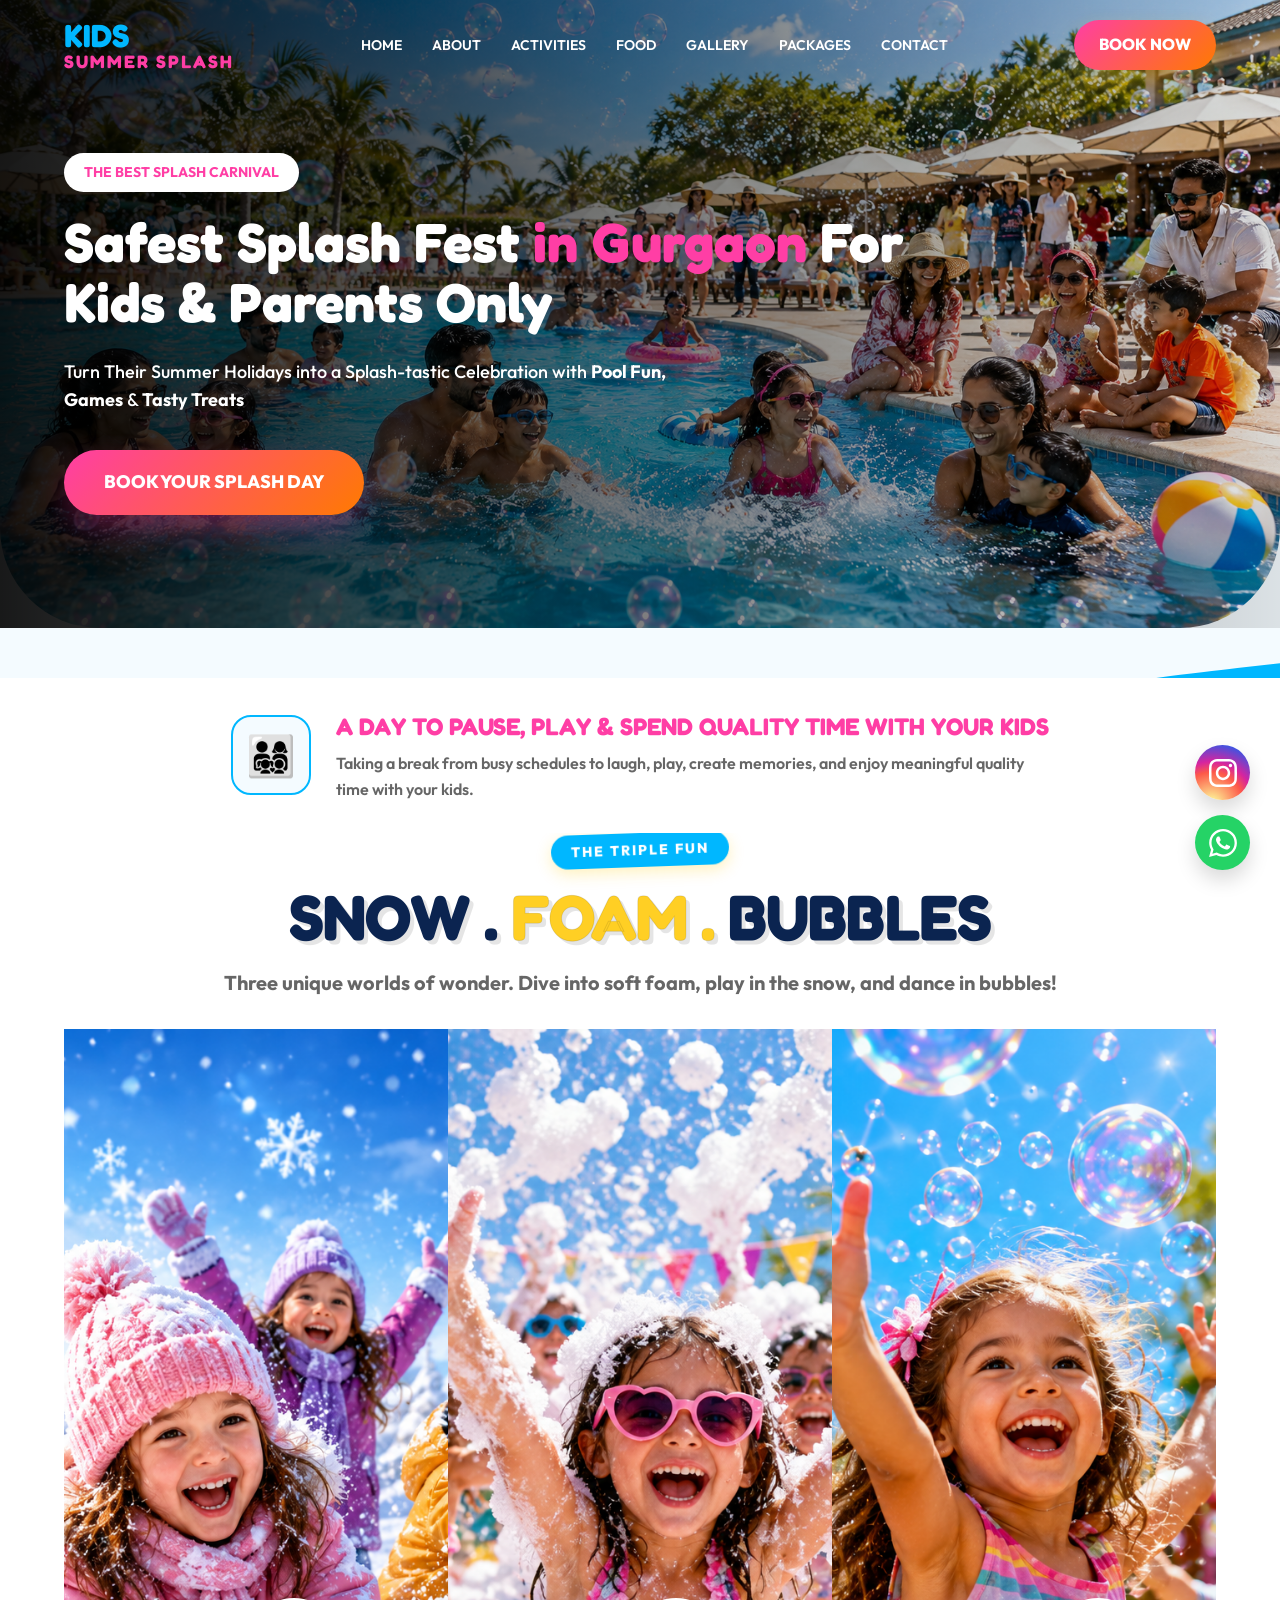
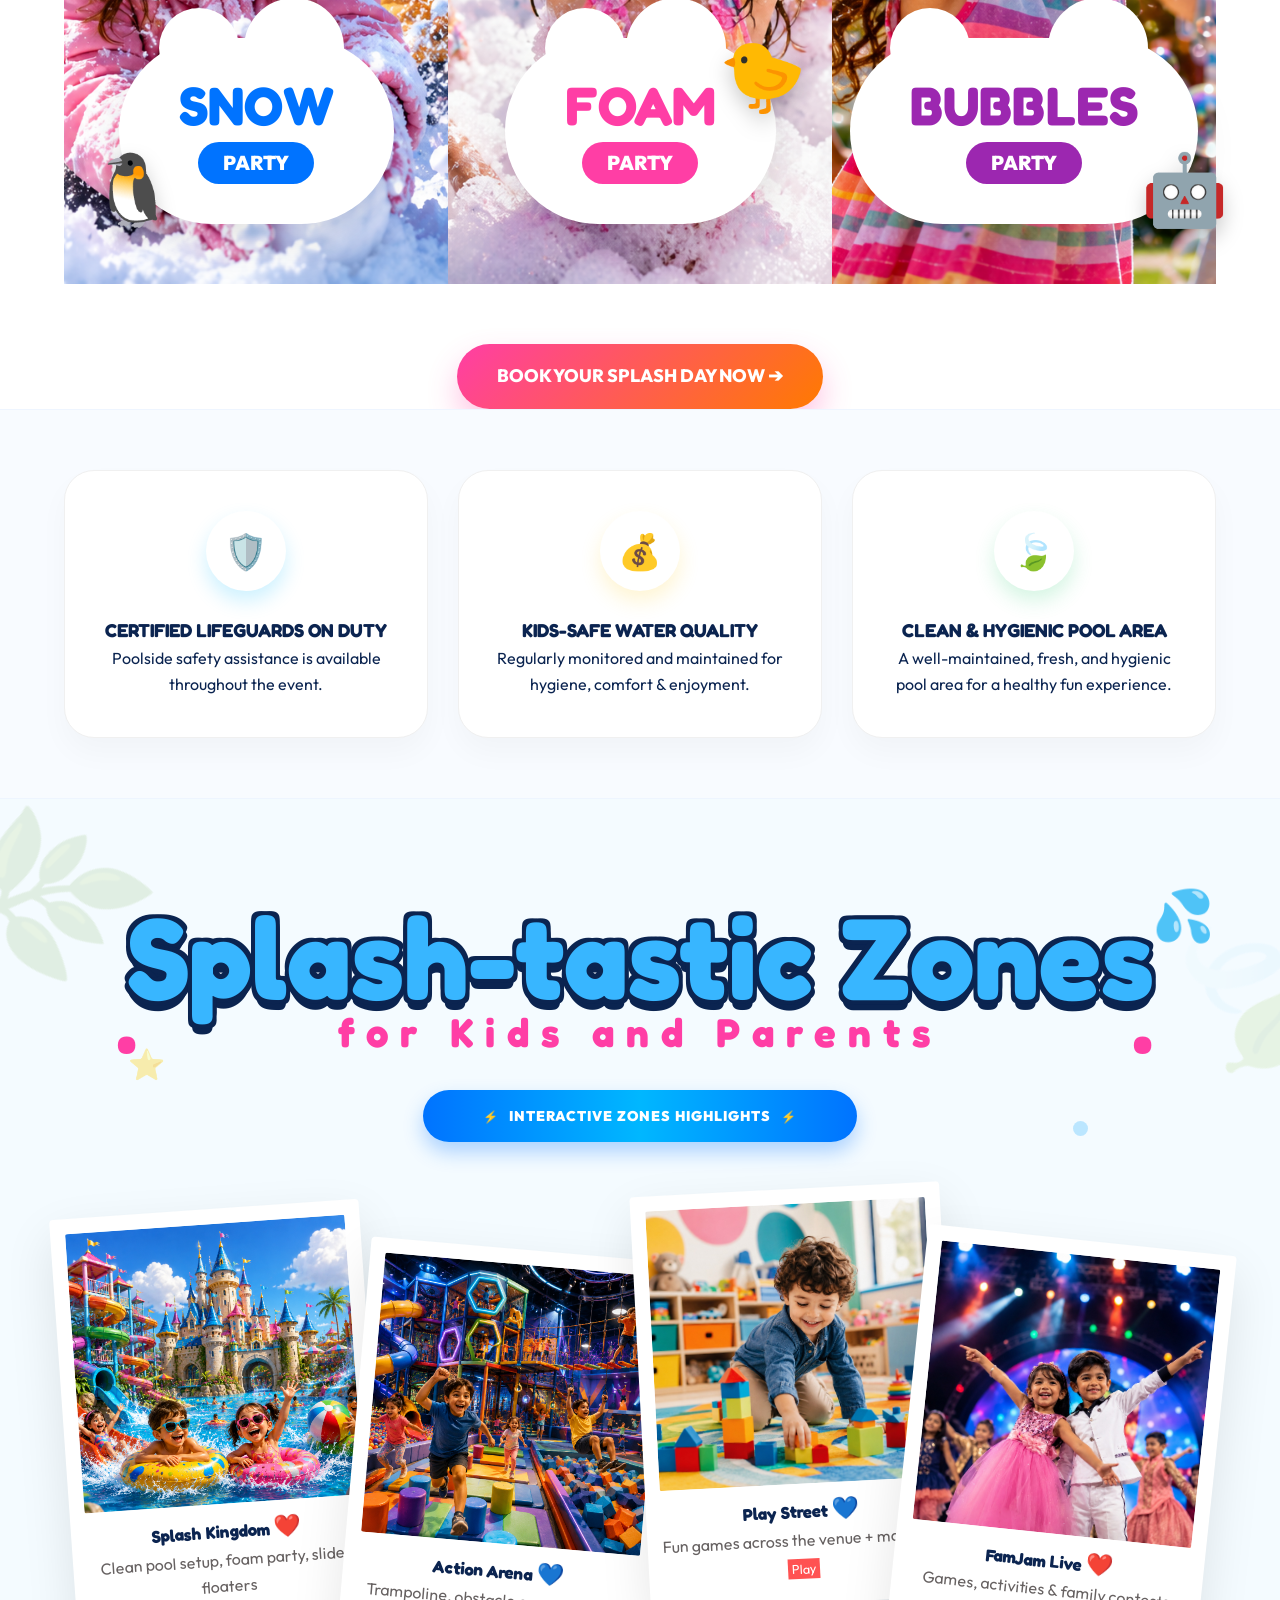
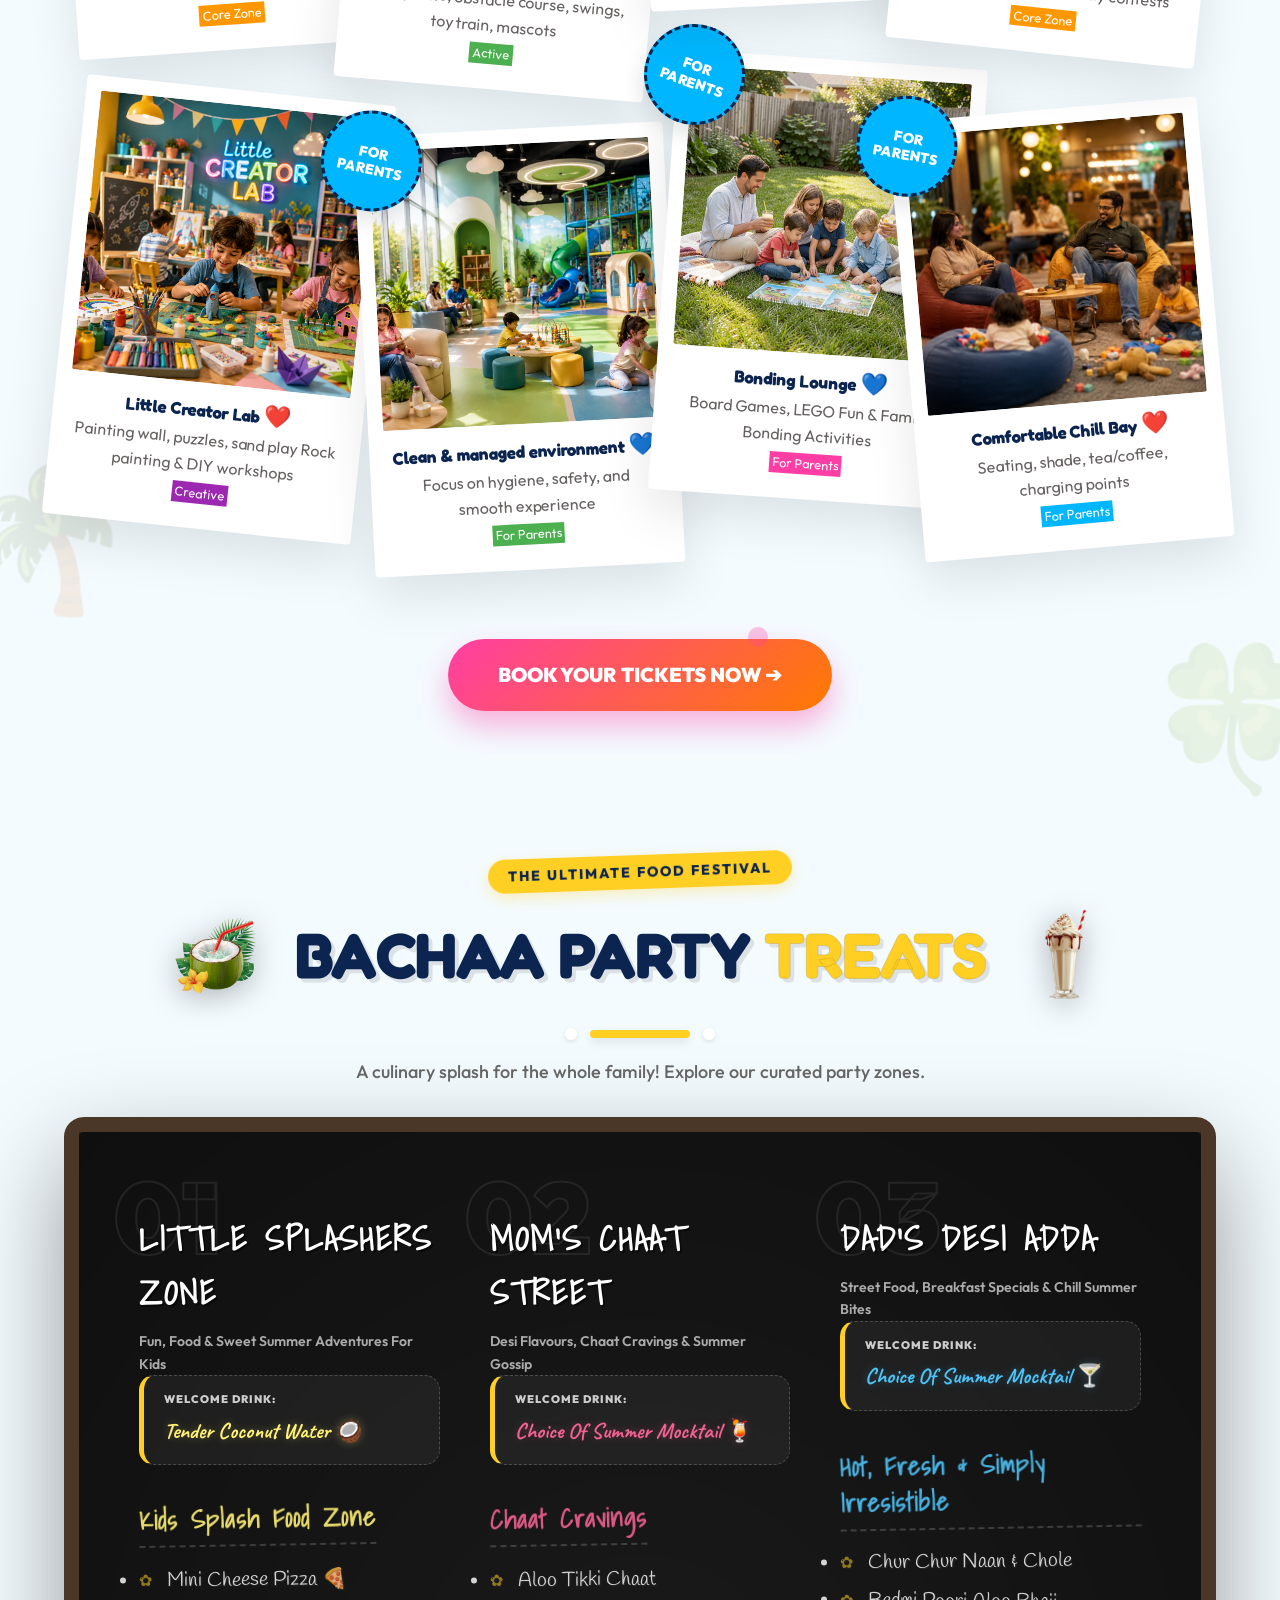
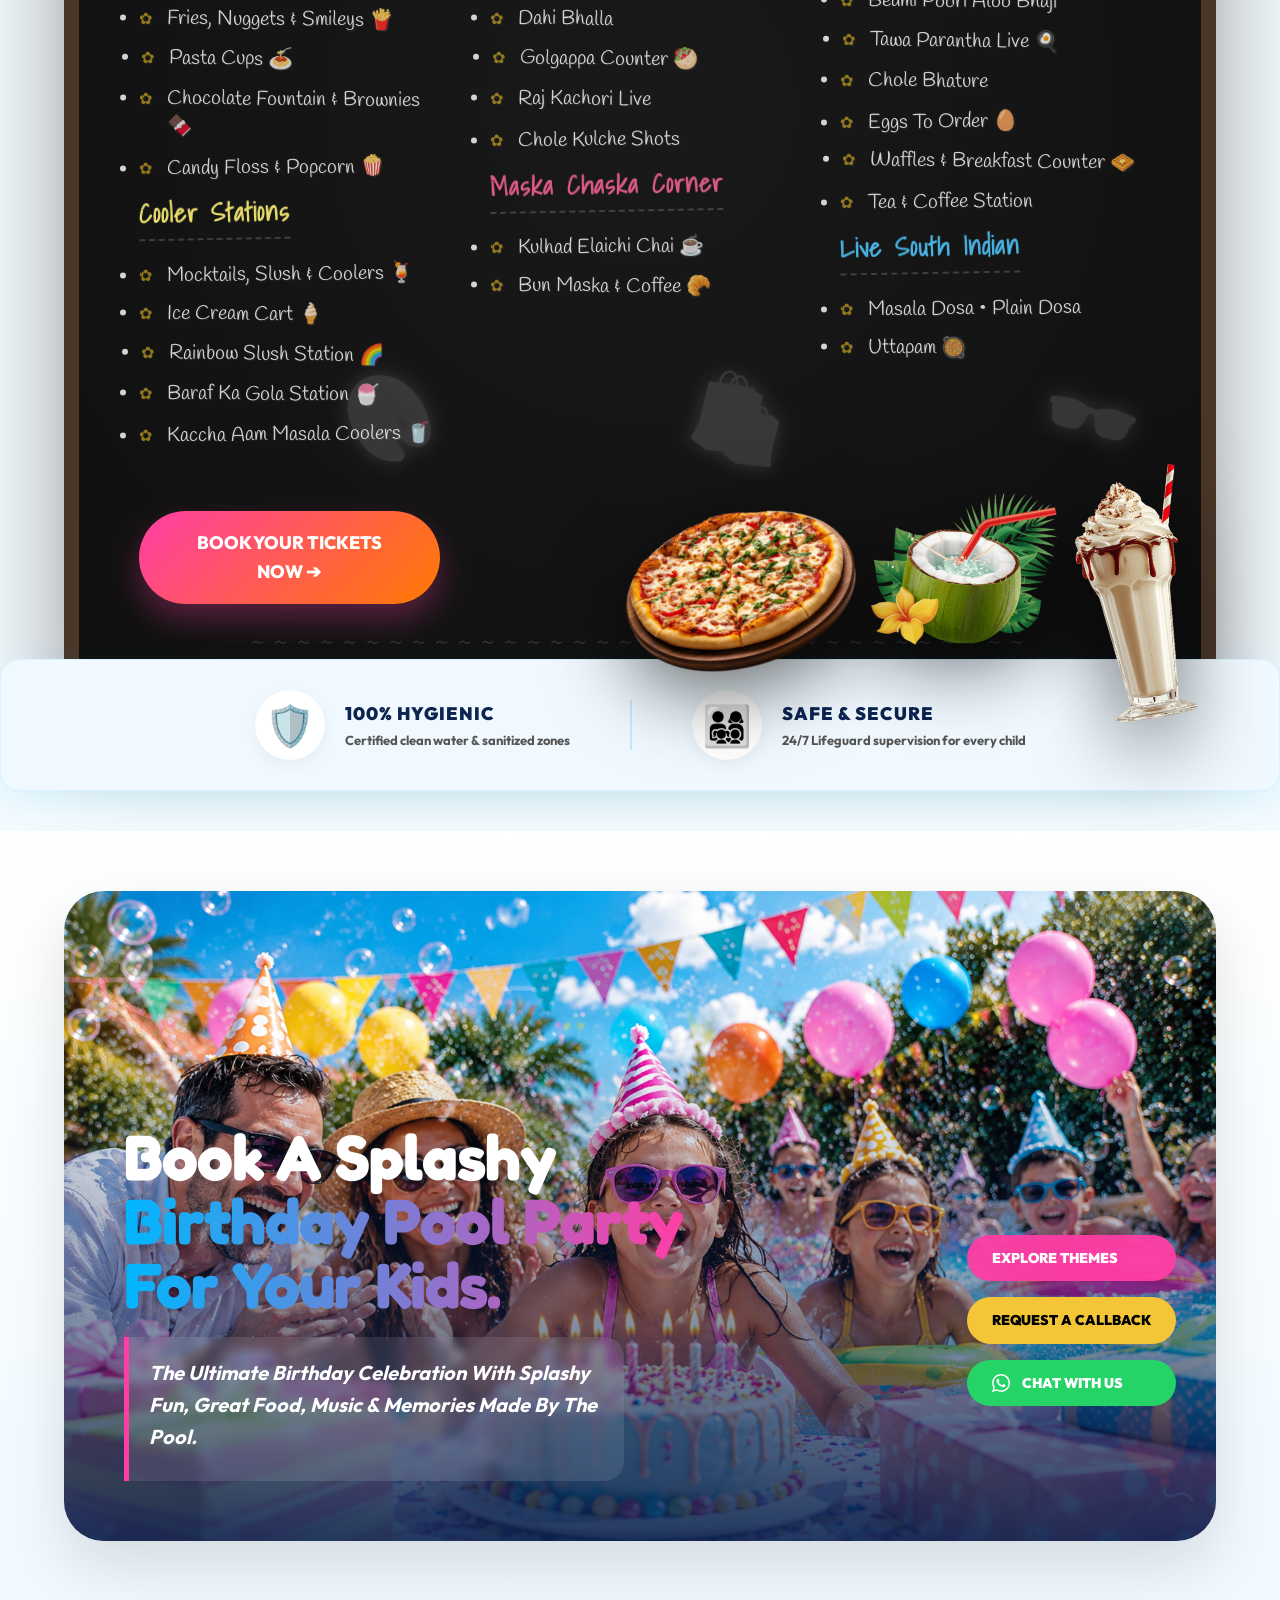
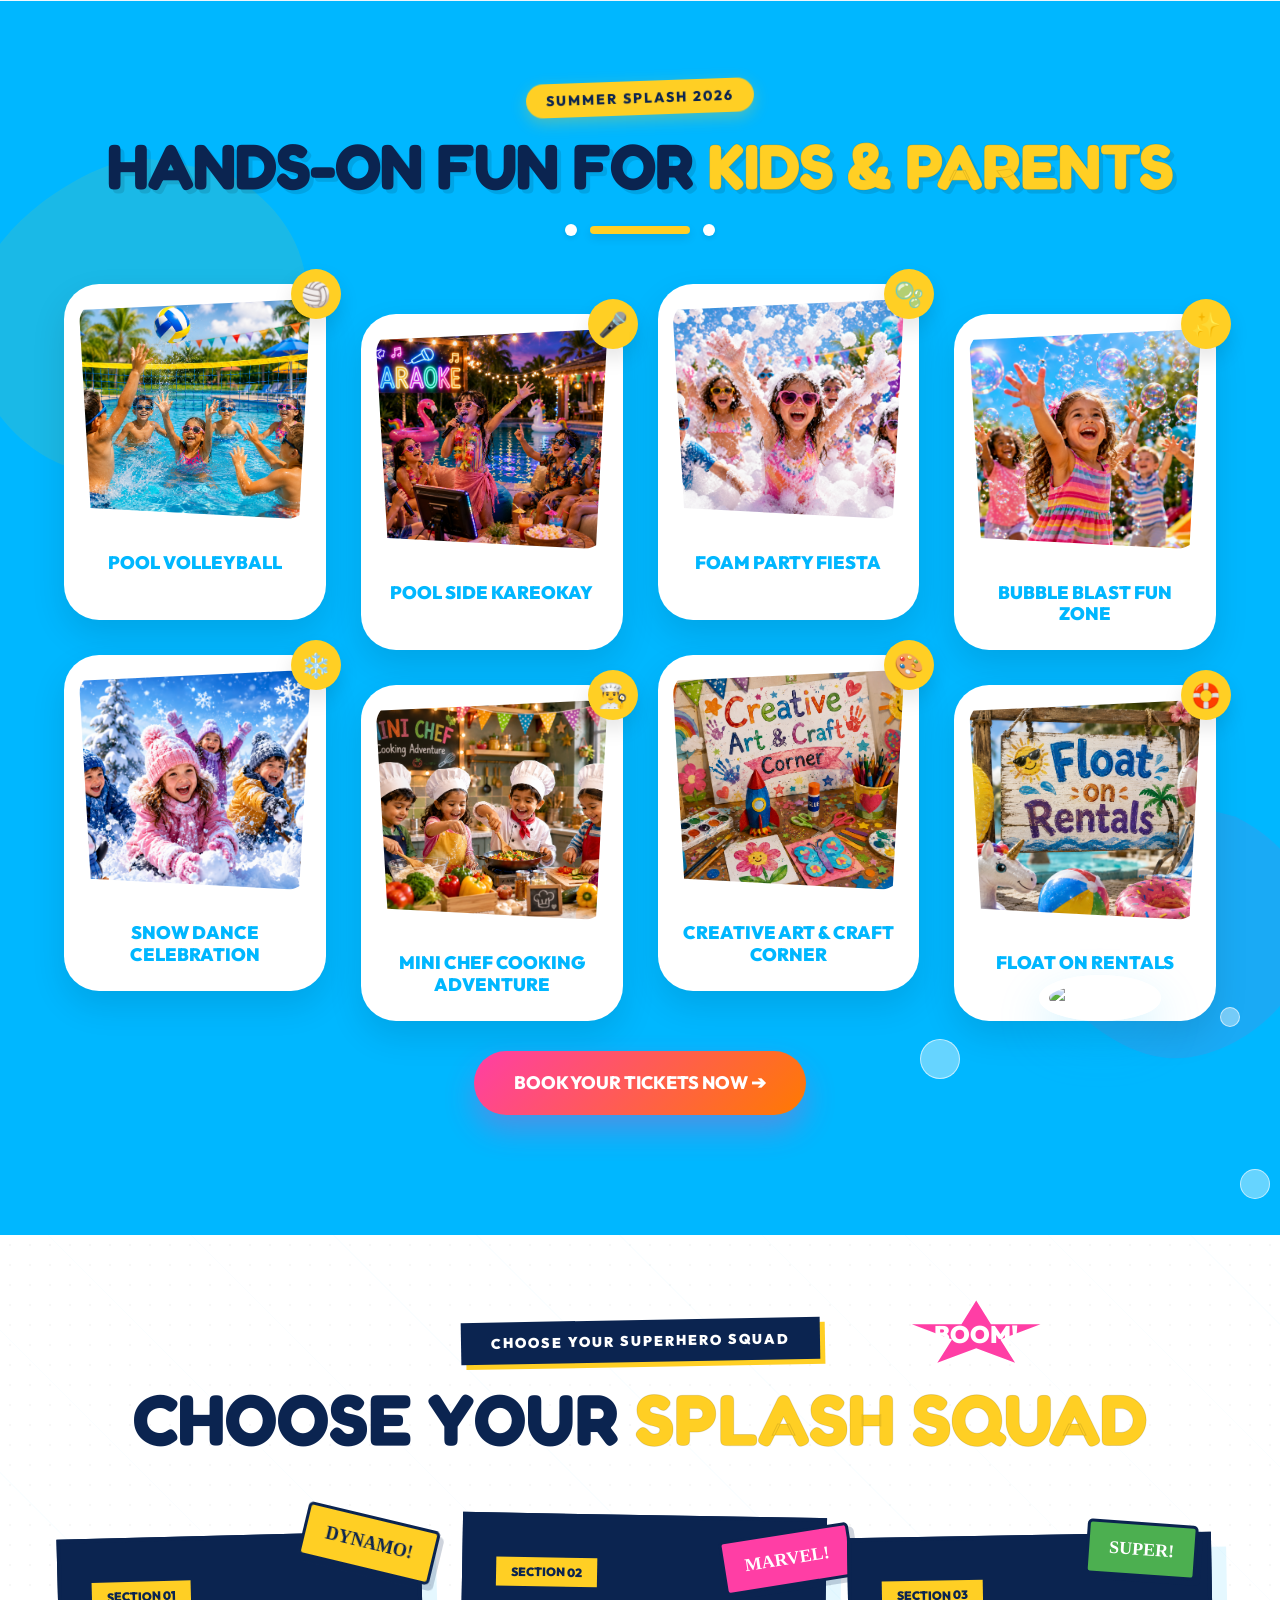
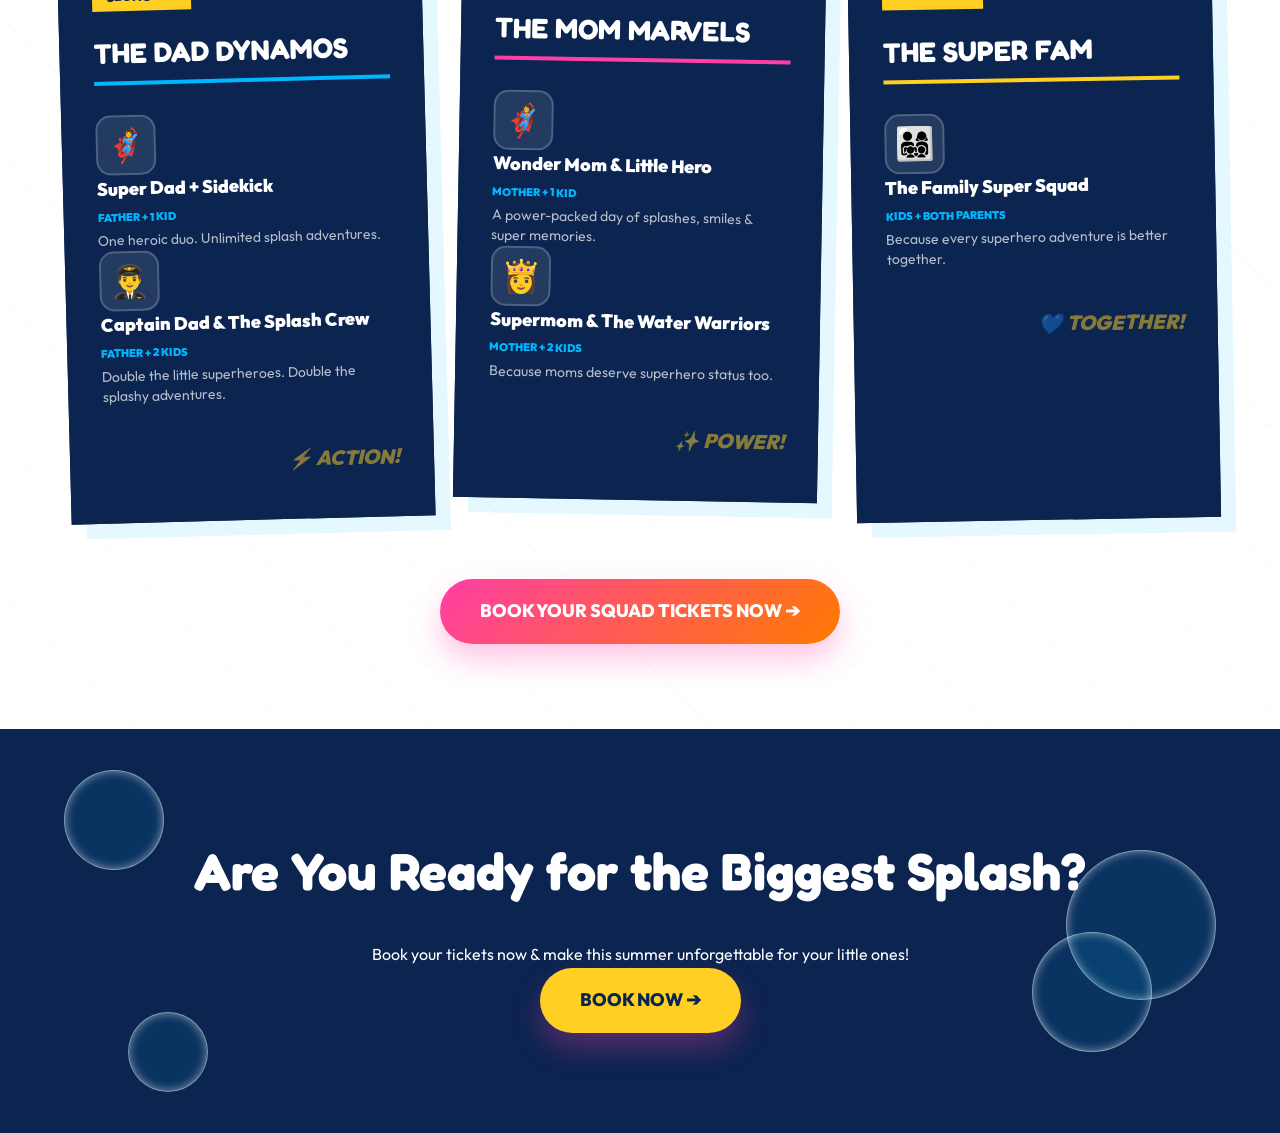
==== commit e4269c76: "save" ====
--- a/index.html
+++ b/index.html
@@ -475,7 +475,7 @@
           </div>
           <div class="menu-items-grid">
             <div class="menu-sub-section">
-              <h4 class="handwriting">Breakfast & Bites</h4>
+              <h4 class="handwriting">Hot, Fresh & Simply Irresistible</h4>
               <ul class="handwriting">
                 <li>Chur Chur Naan & Chole</li>
                 <li>Bedmi Poori Aloo Bhaji</li>
@@ -776,7 +776,7 @@
 
   <!-- Fixed Socials CTA -->
   <div class="fixed-socials">
-   
+
     <a href="#" class="social-btn instagram" target="_blank">
       <svg viewBox="0 0 24 24" xmlns="http://www.w3.org/2000/svg">
         <path
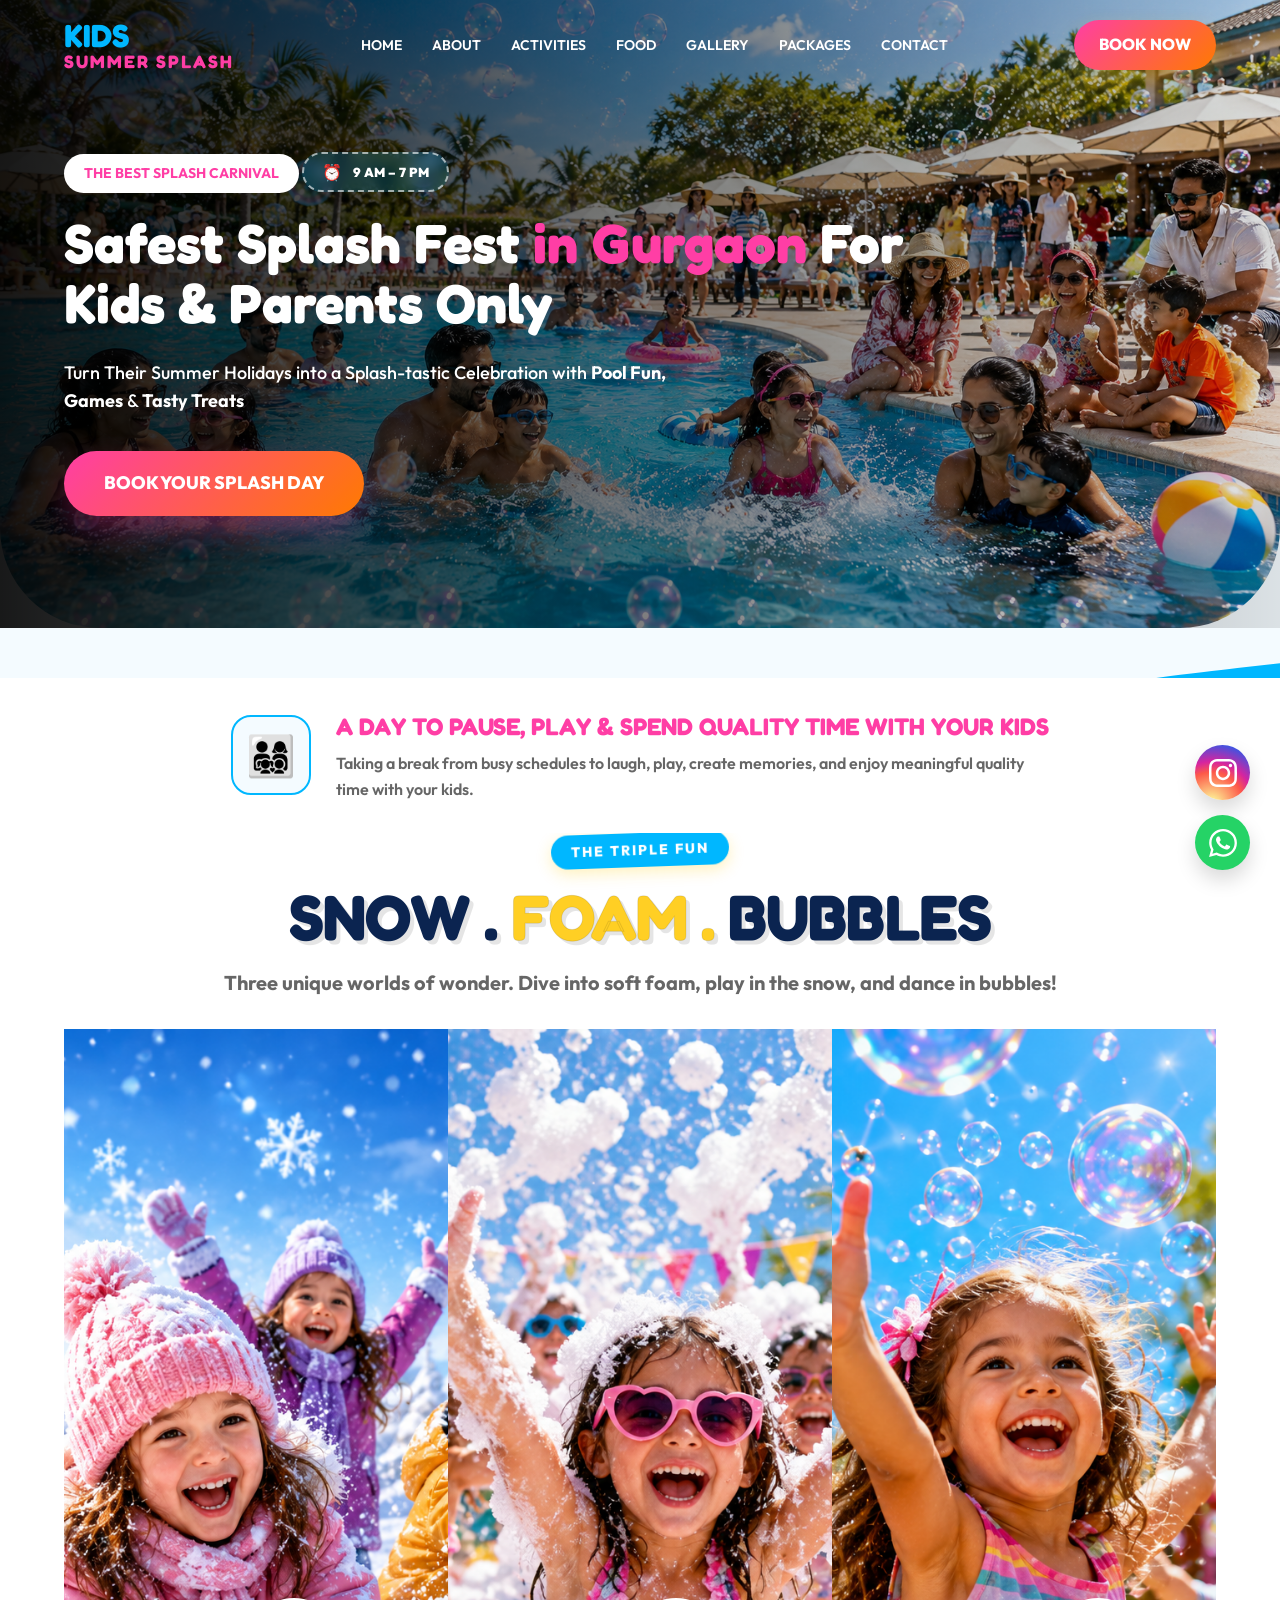
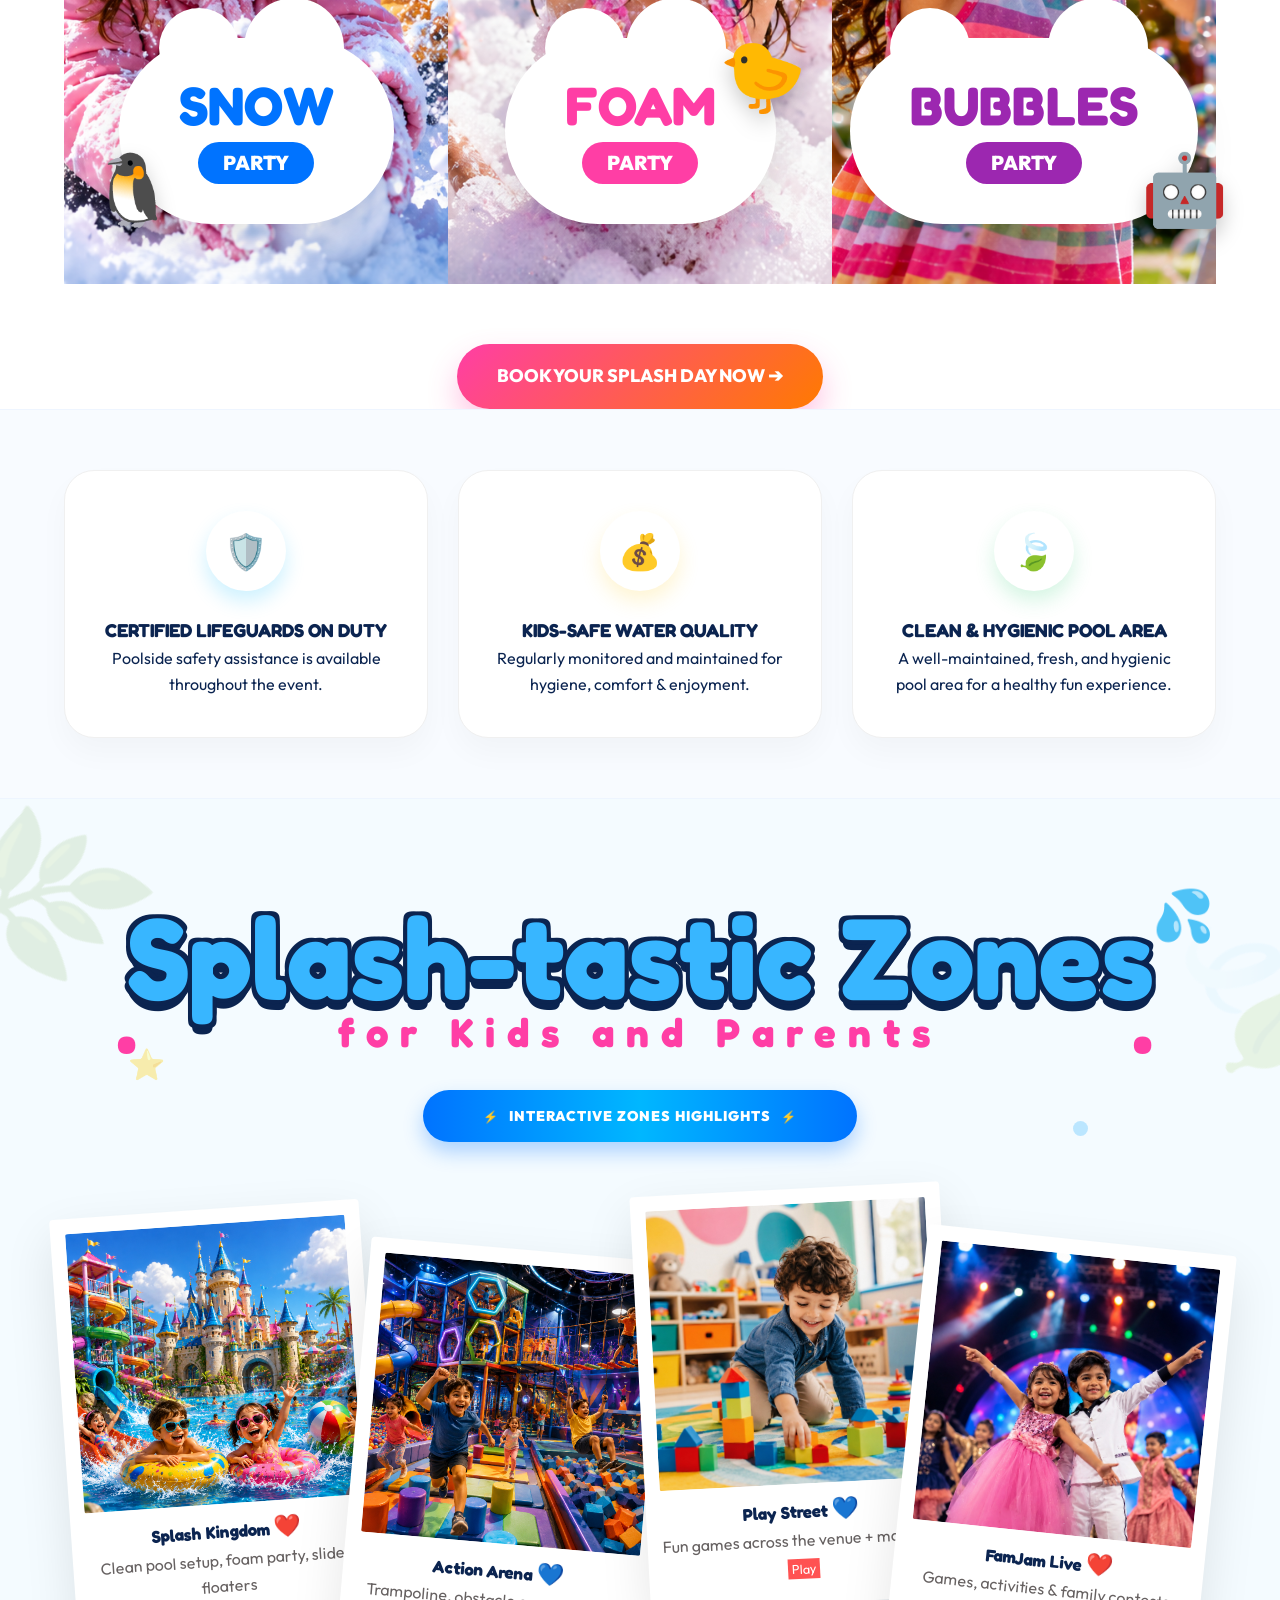
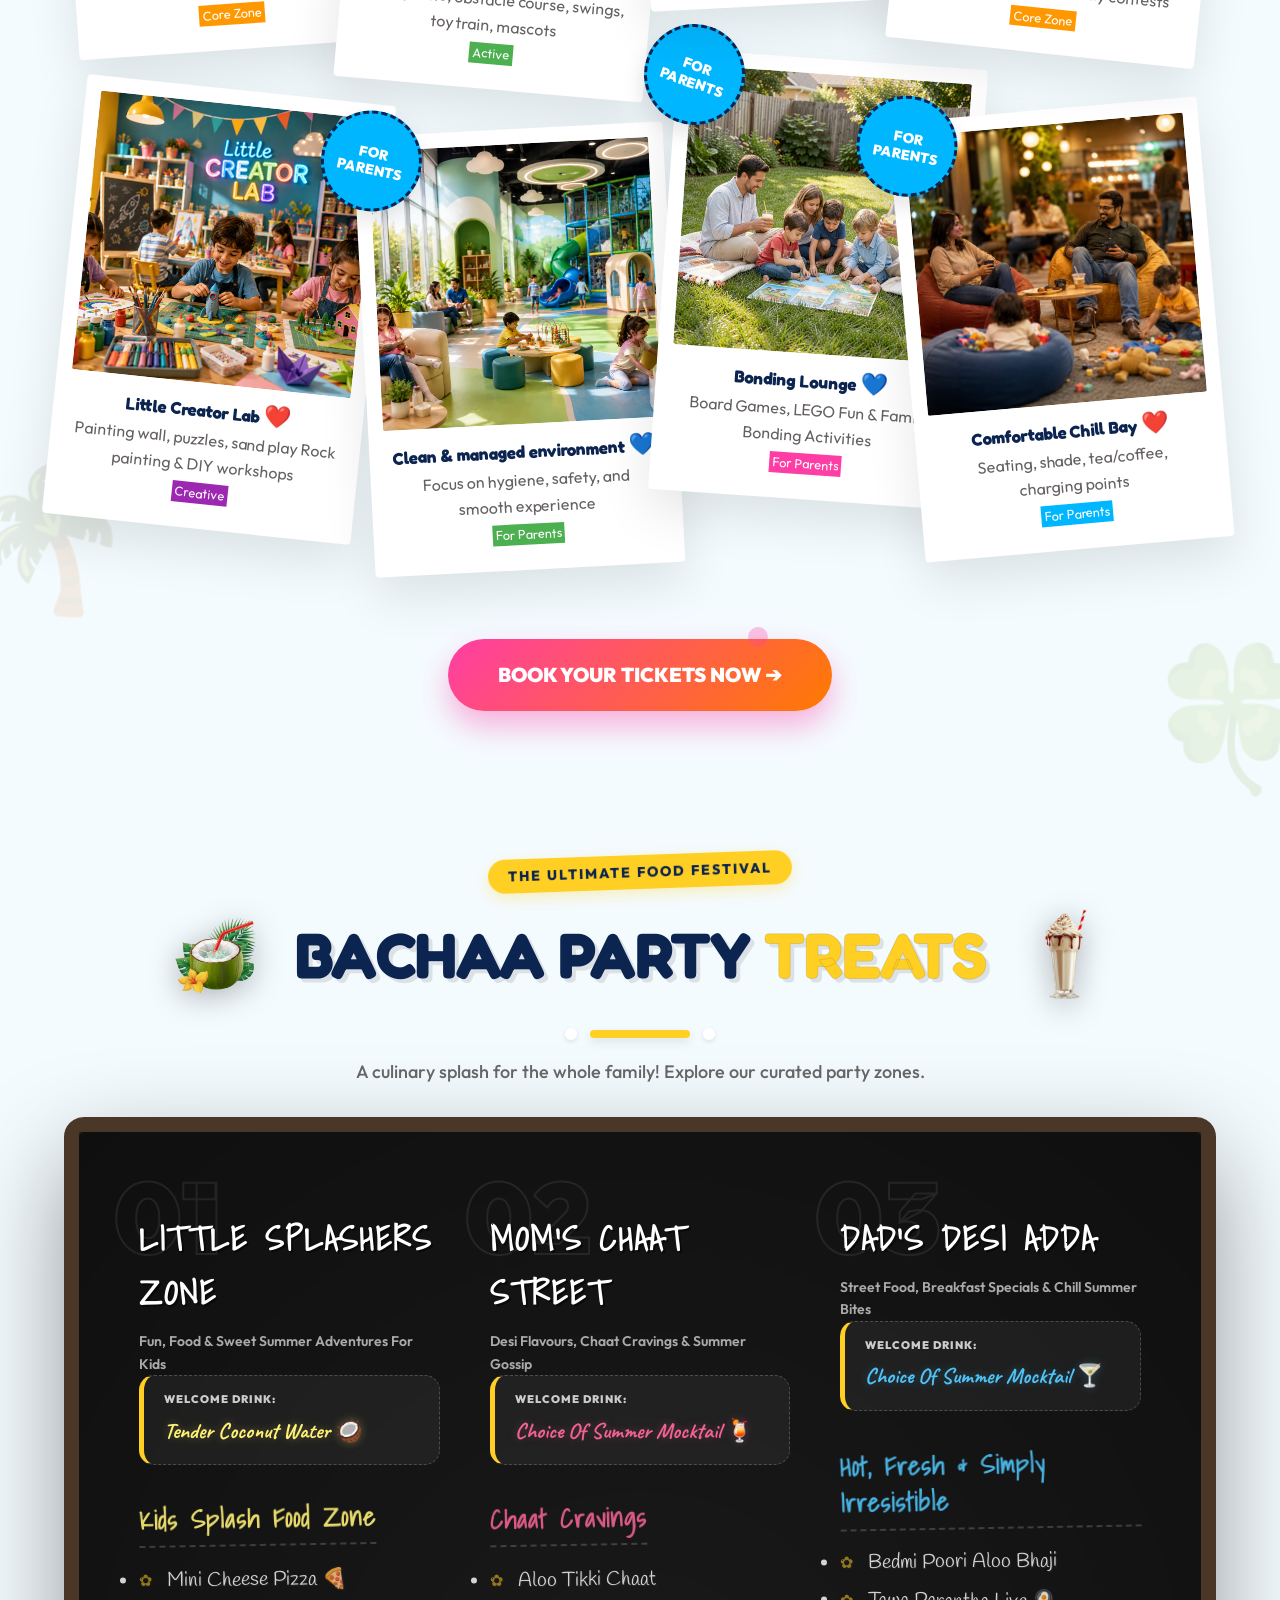
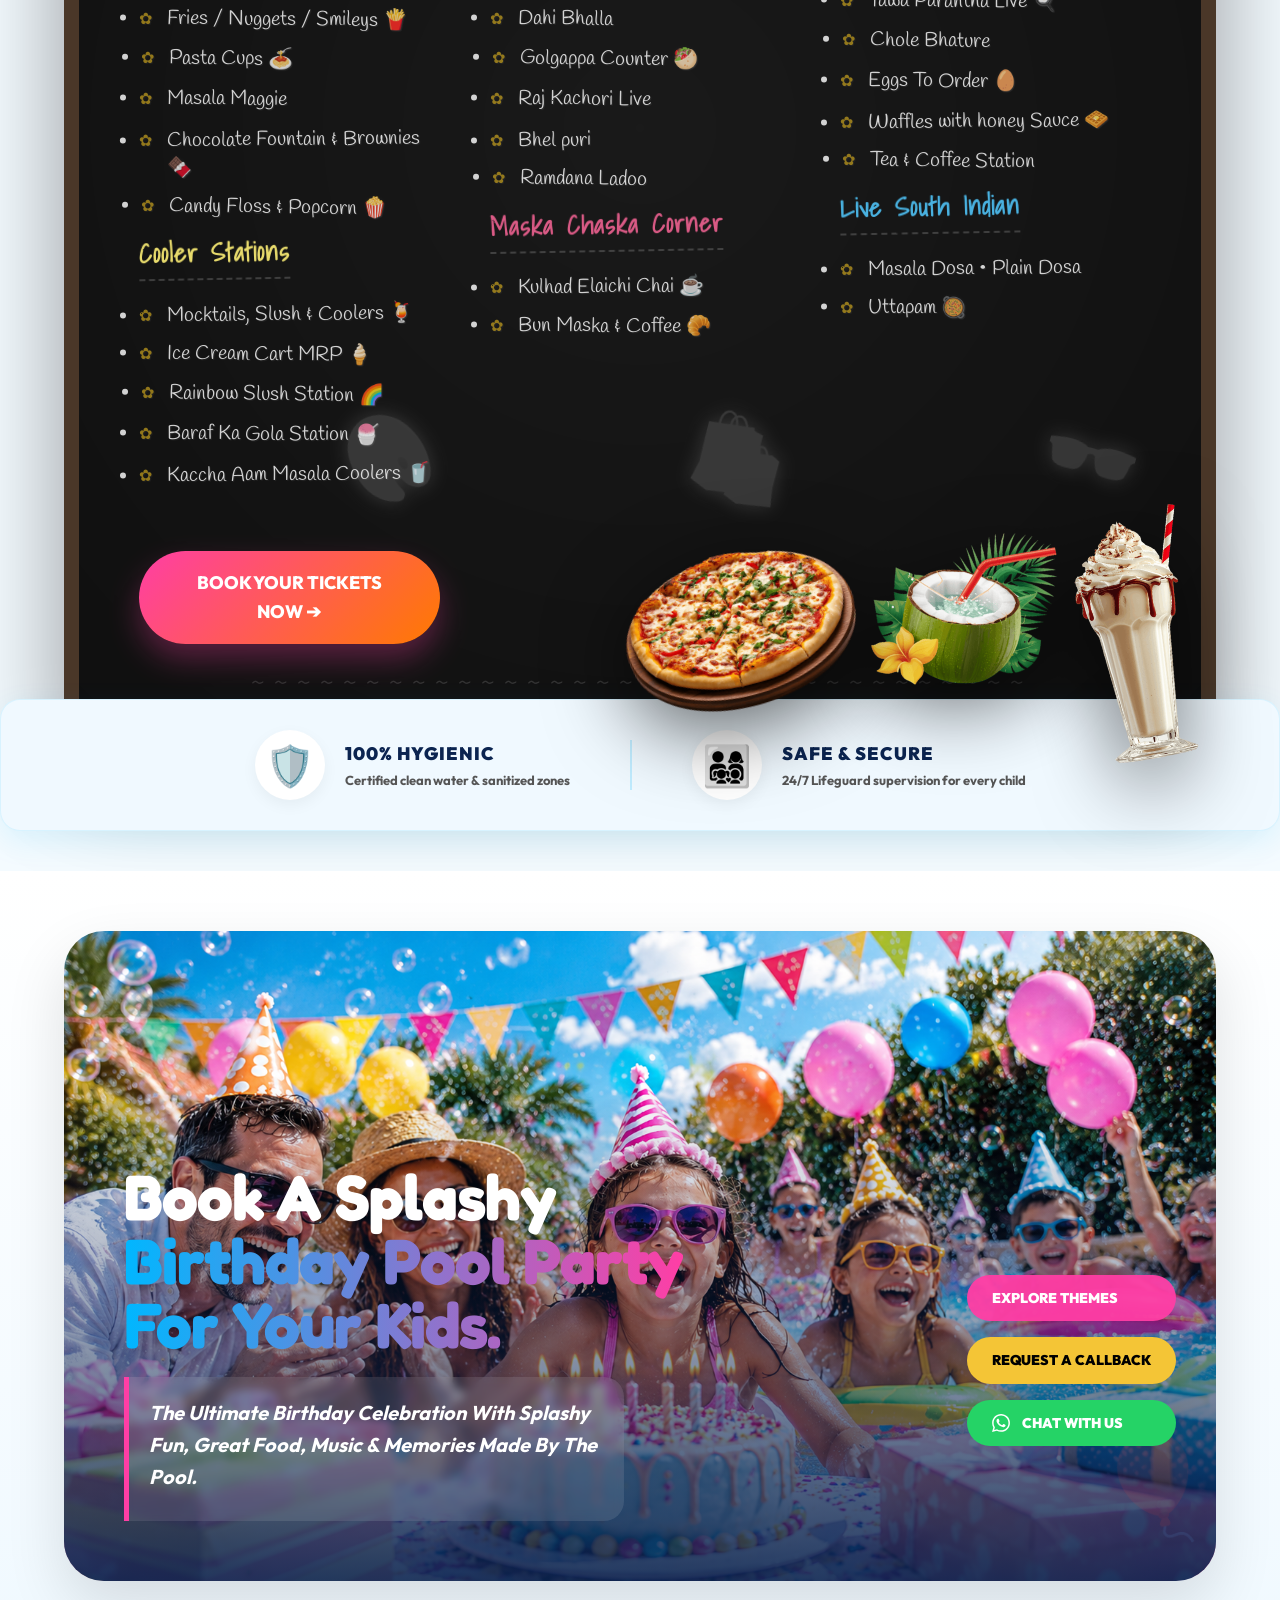
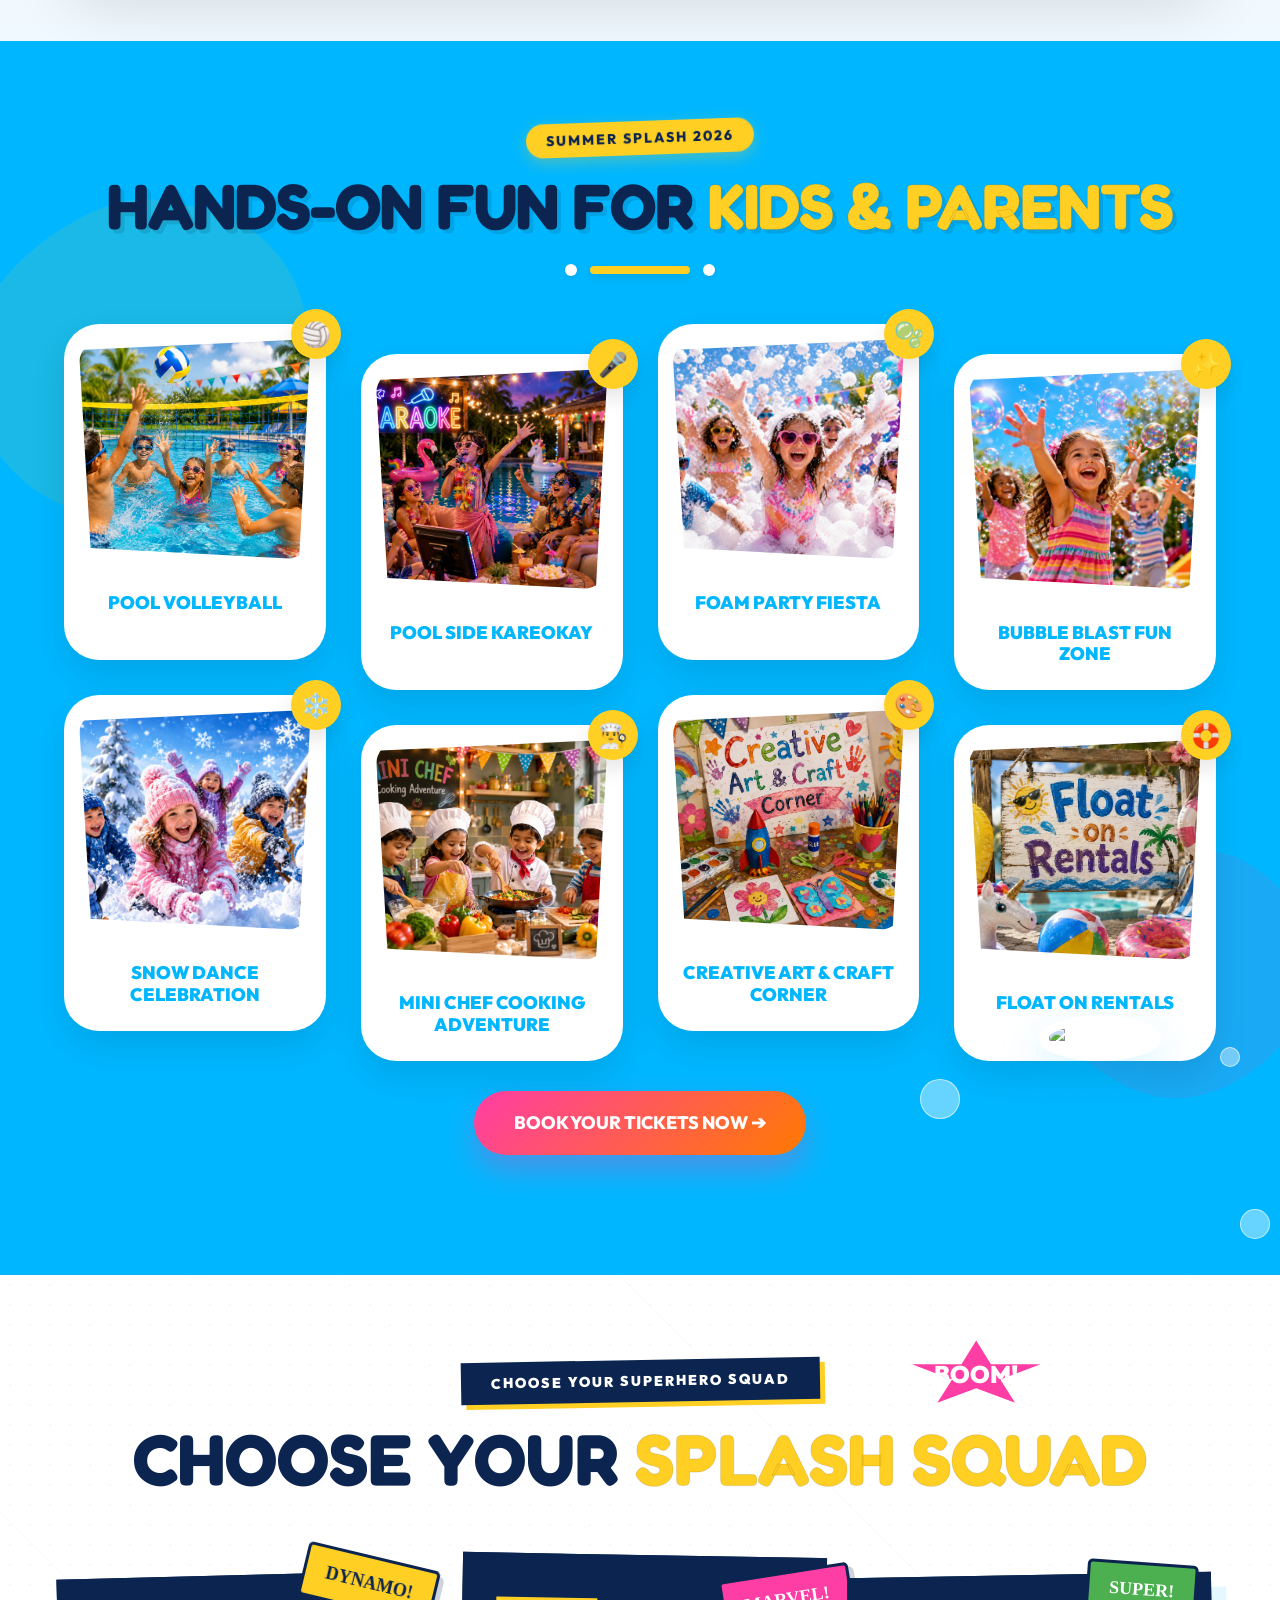
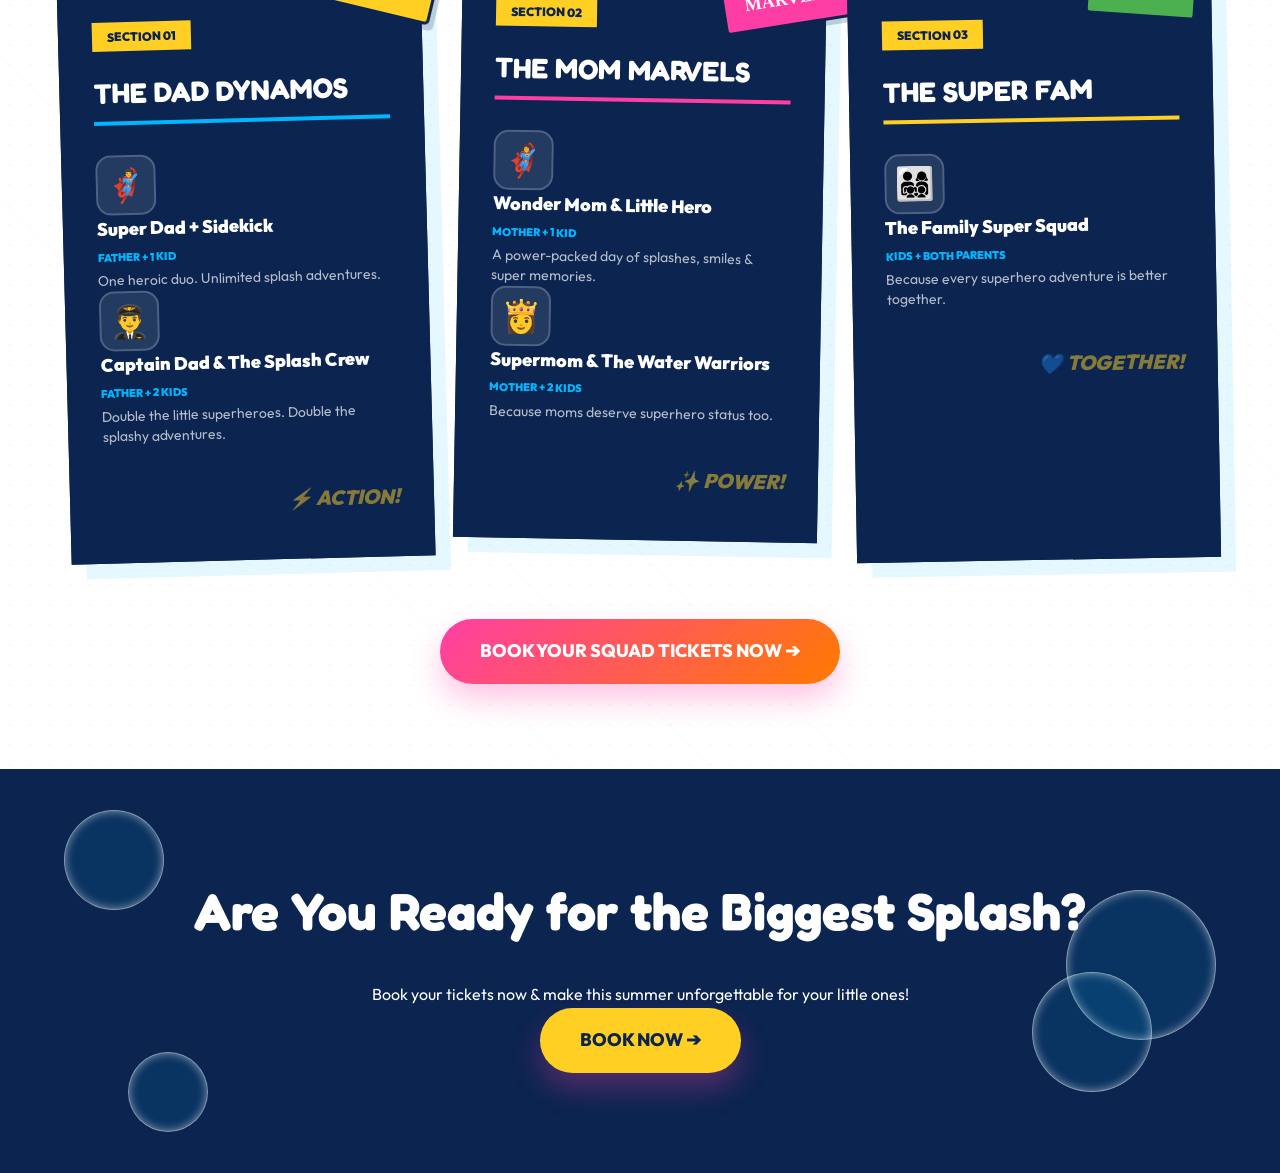
==== commit 713d559b: "final" ====
--- a/index.html
+++ b/index.html
@@ -69,6 +69,10 @@
     <div class="container">
       <div class="hero-content">
         <div class="hero-tag">The Best Splash Carnival</div>
+        <div class="timing-highlight" aria-label="Event timing">
+          <span class="time-icon" aria-hidden="true">⏰</span>
+          <span class="time-text">9 AM – 7 PM</span>
+        </div>
 
         <h1>Safest Splash Fest <span> in Gurgaon </span>For Kids & Parents Only </h1>
         <p>Turn Their Summer Holidays into a Splash-tastic Celebration with <b>Pool Fun,<br></b> <b>Games</b> & <b>Tasty
@@ -409,8 +413,9 @@
               <h4 class="handwriting">Kids Splash Food Zone</h4>
               <ul class="handwriting">
                 <li>Mini Cheese Pizza 🍕</li>
-                <li>Fries, Nuggets & Smileys 🍟</li>
+                <li>Fries / Nuggets / Smileys 🍟</li>
                 <li>Pasta Cups 🍝</li>
+                <li>Masala Maggie</li>
                 <li>Chocolate Fountain & Brownies 🍫</li>
                 <li>Candy Floss & Popcorn 🍿</li>
               </ul>
@@ -419,7 +424,7 @@
               <h4 class="handwriting">Cooler Stations</h4>
               <ul class="handwriting">
                 <li>Mocktails, Slush & Coolers 🍹</li>
-                <li>Ice Cream Cart 🍦</li>
+                <li>Ice Cream Cart MRP 🍦</li>
                 <li>Rainbow Slush Station 🌈</li>
                 <li>Baraf Ka Gola Station 🍧</li>
                 <li>Kaccha Aam Masala Coolers 🥤</li>
@@ -448,7 +453,8 @@
                 <li>Dahi Bhalla</li>
                 <li>Golgappa Counter 🥙</li>
                 <li>Raj Kachori Live</li>
-                <li>Chole Kulche Shots</li>
+            <li>Bhel puri</li>
+            <li>Ramdana Ladoo</li>
               </ul>
             </div>
             <div class="menu-sub-section">
@@ -477,12 +483,12 @@
             <div class="menu-sub-section">
               <h4 class="handwriting">Hot, Fresh & Simply Irresistible</h4>
               <ul class="handwriting">
-                <li>Chur Chur Naan & Chole</li>
+            
                 <li>Bedmi Poori Aloo Bhaji</li>
                 <li>Tawa Parantha Live 🍳</li>
                 <li>Chole Bhature</li>
                 <li>Eggs To Order 🥚</li>
-                <li>Waffles & Breakfast Counter 🧇</li>
+                <li>Waffles with honey Sauce 🧇</li>
                 <li>Tea & Coffee Station</li>
               </ul>
             </div>
--- a/styles.css
+++ b/styles.css
@@ -480,6 +480,32 @@
      margin-bottom: 20px;
      text-transform: uppercase;
  }
+
+.timing-highlight {
+    display: inline-flex;
+    align-items: center;
+    gap: 10px;
+    padding: 10px 18px;
+    border-radius: 999px;
+    background: rgba(0, 183, 255, 0.18);
+    border: 2px dashed rgba(255, 255, 255, 0.6);
+    color: #ffffff;
+    font-weight: 900;
+    letter-spacing: 0.5px;
+    text-transform: uppercase;
+    margin-bottom: 18px;
+    backdrop-filter: blur(6px);
+}
+
+.timing-highlight .time-icon {
+    font-size: 16px;
+    line-height: 1;
+}
+
+.timing-highlight .time-text {
+    font-size: 13px;
+    line-height: 1;
+}
 
  .exclusivity-badge {
      position: absolute;
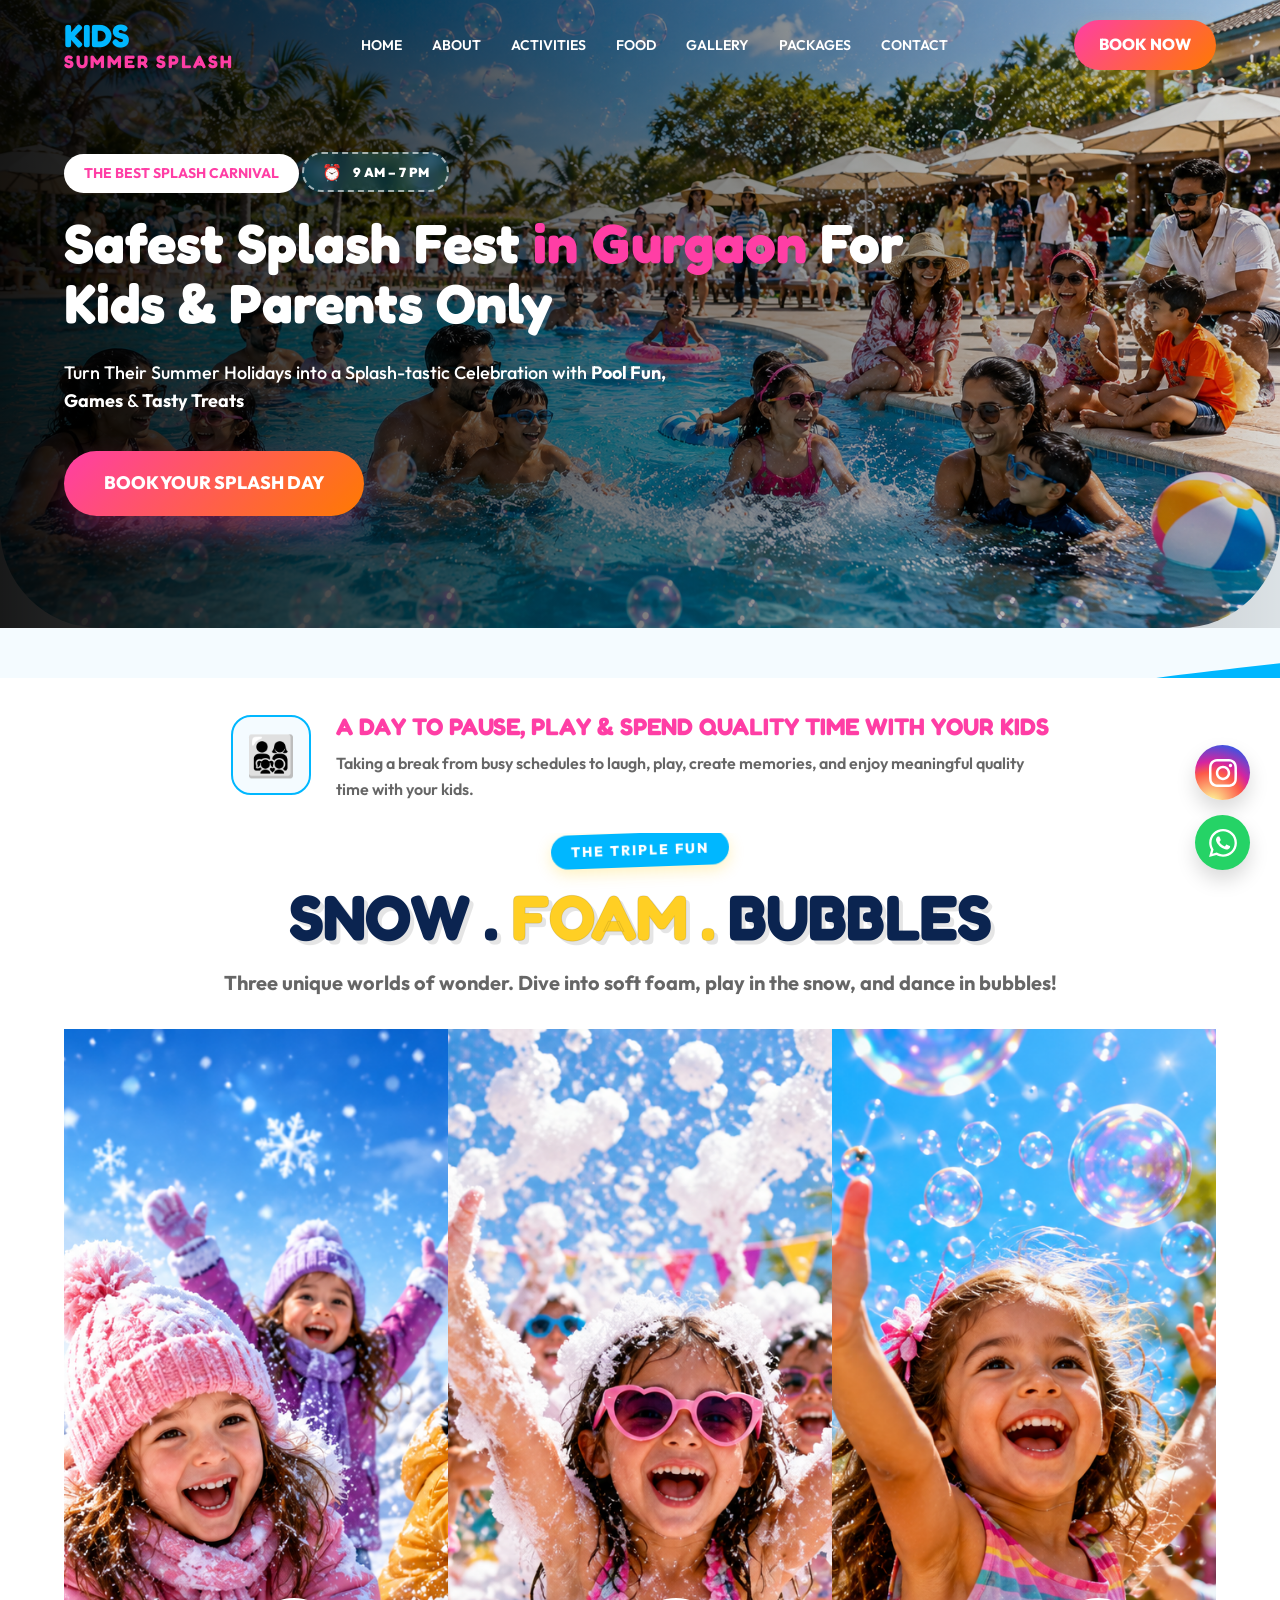
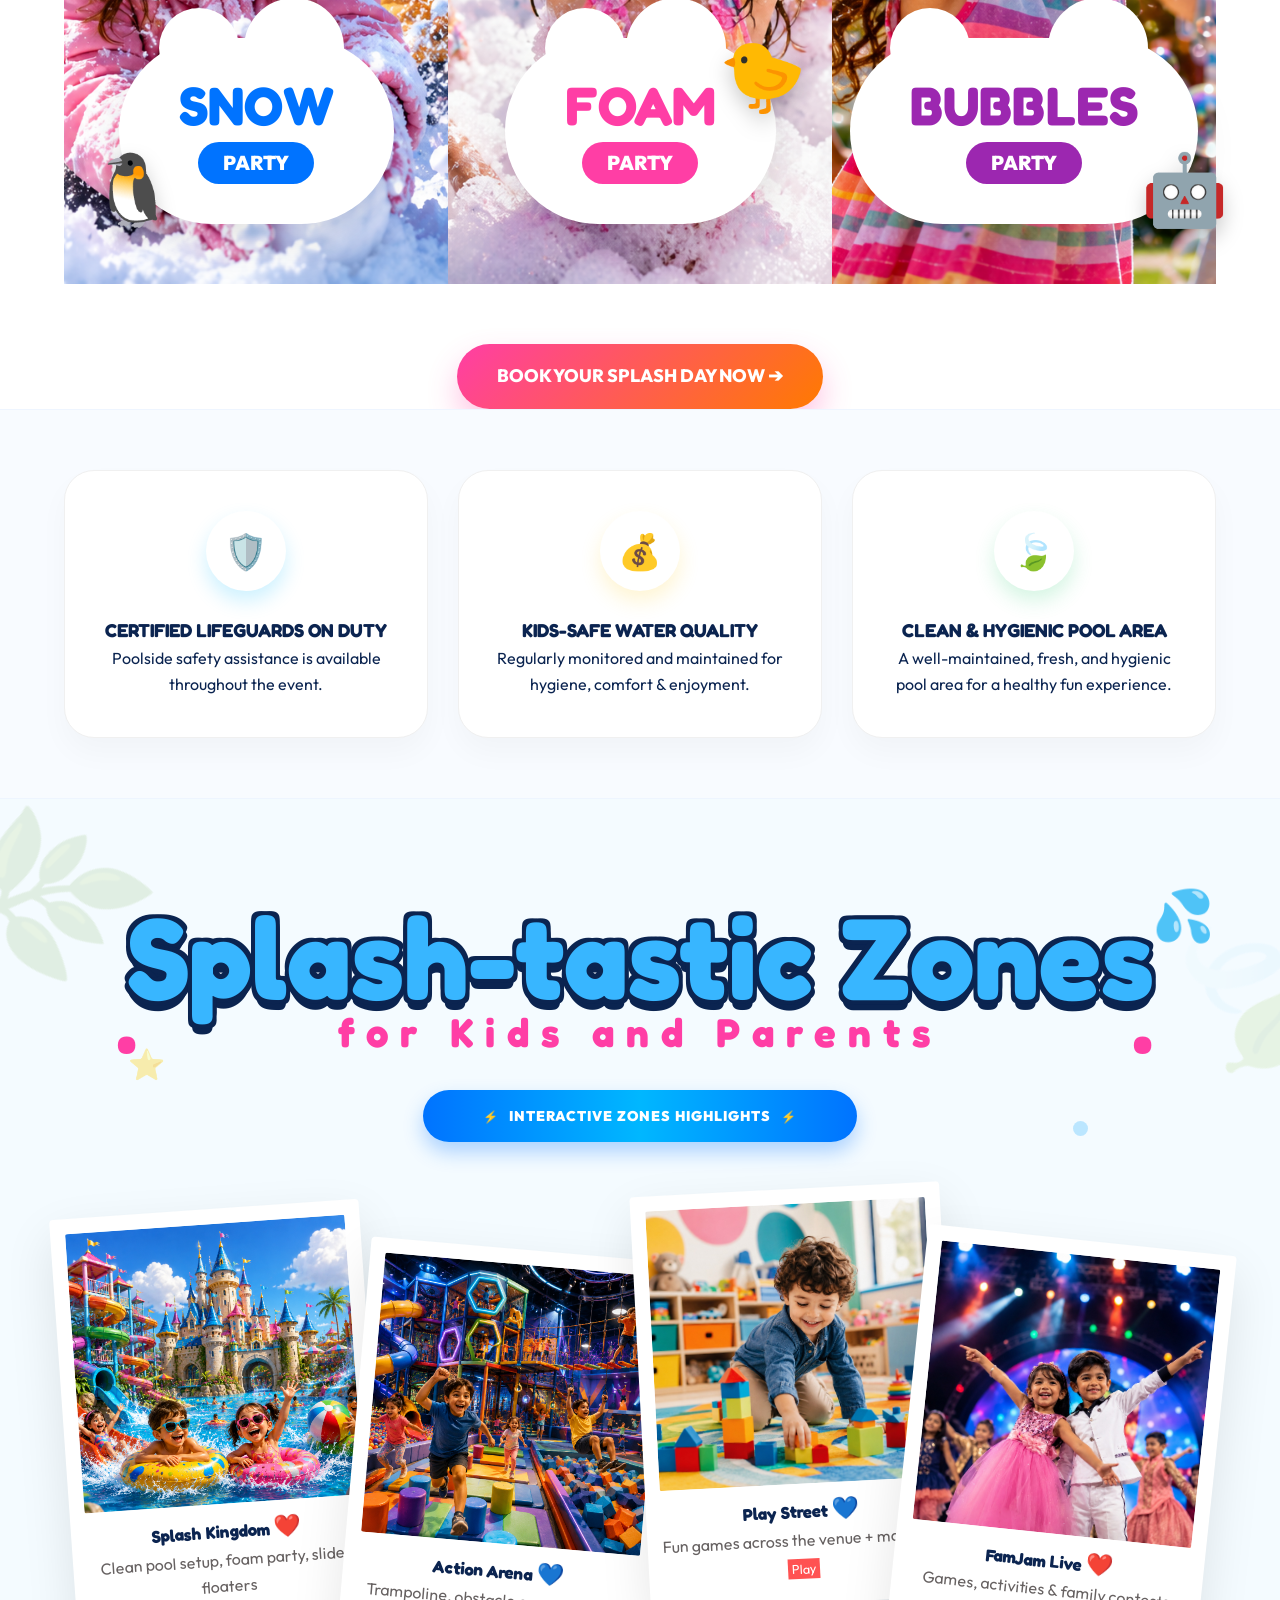
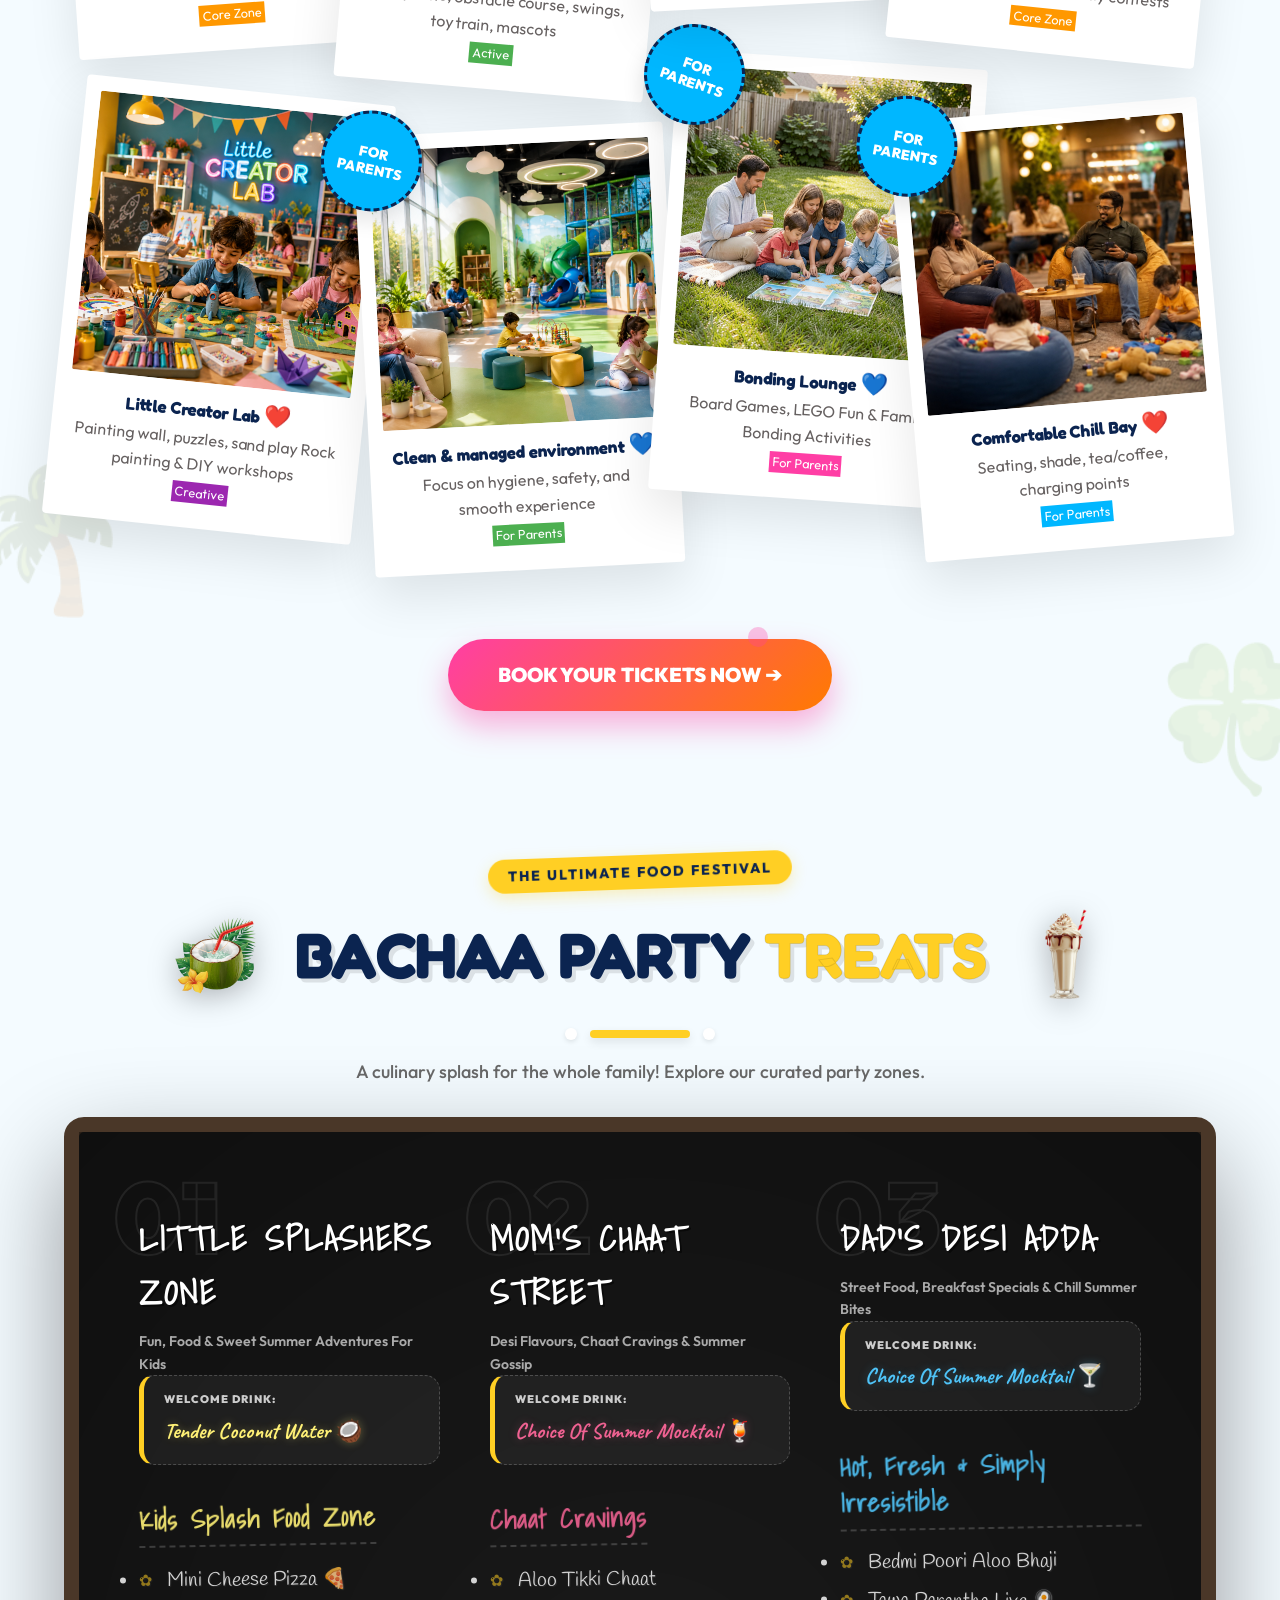
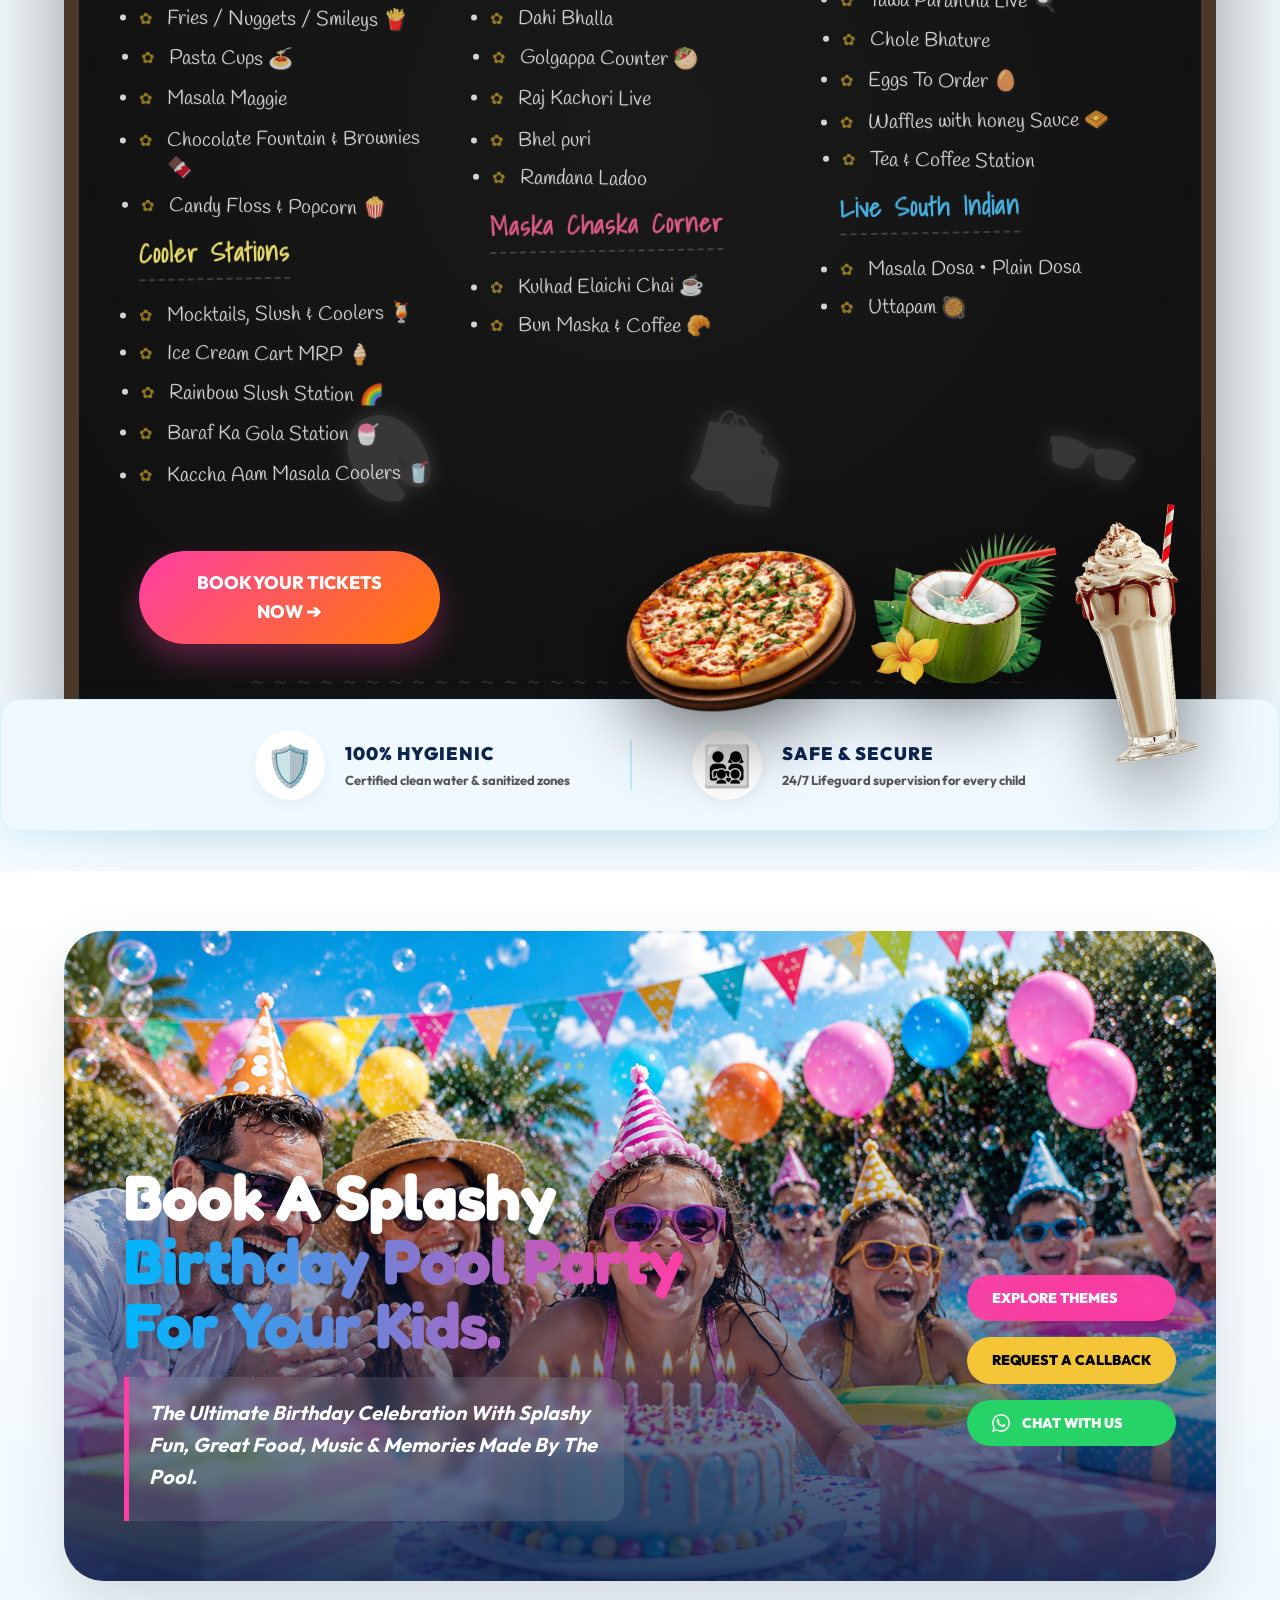
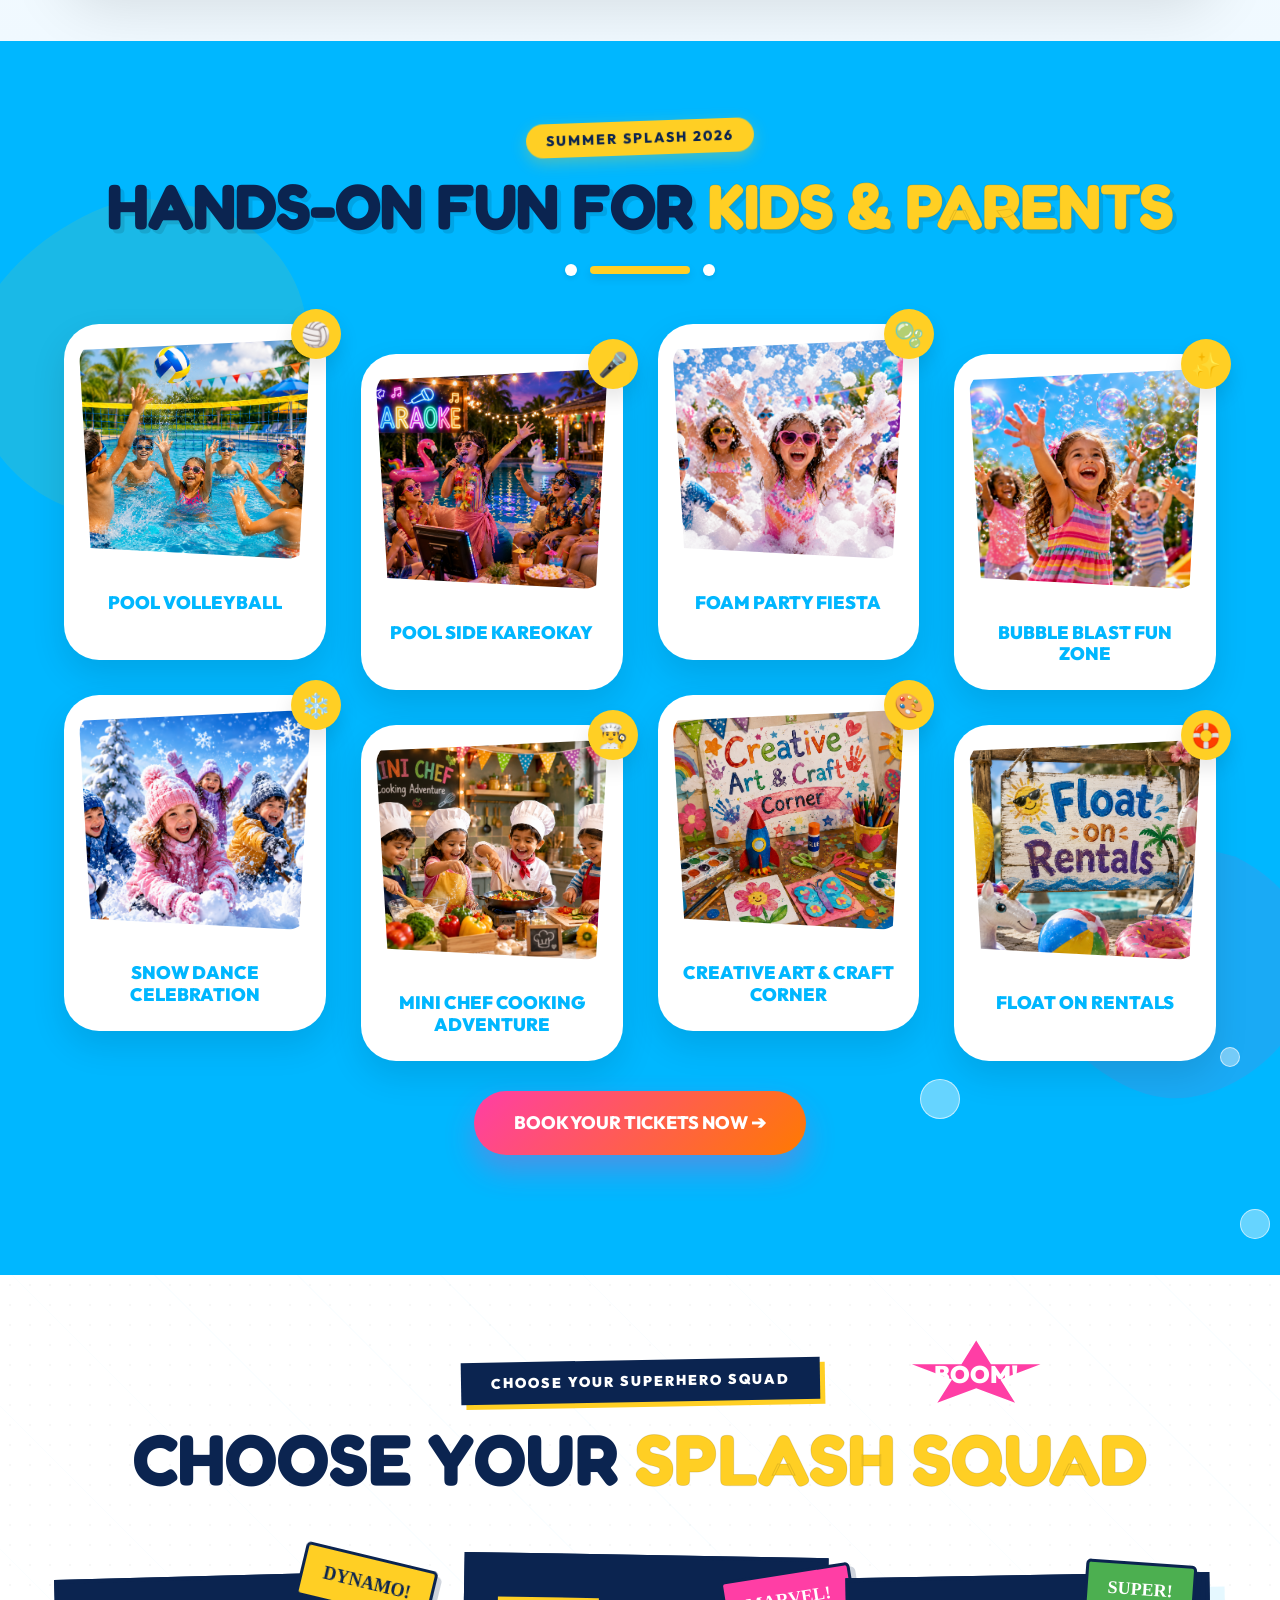
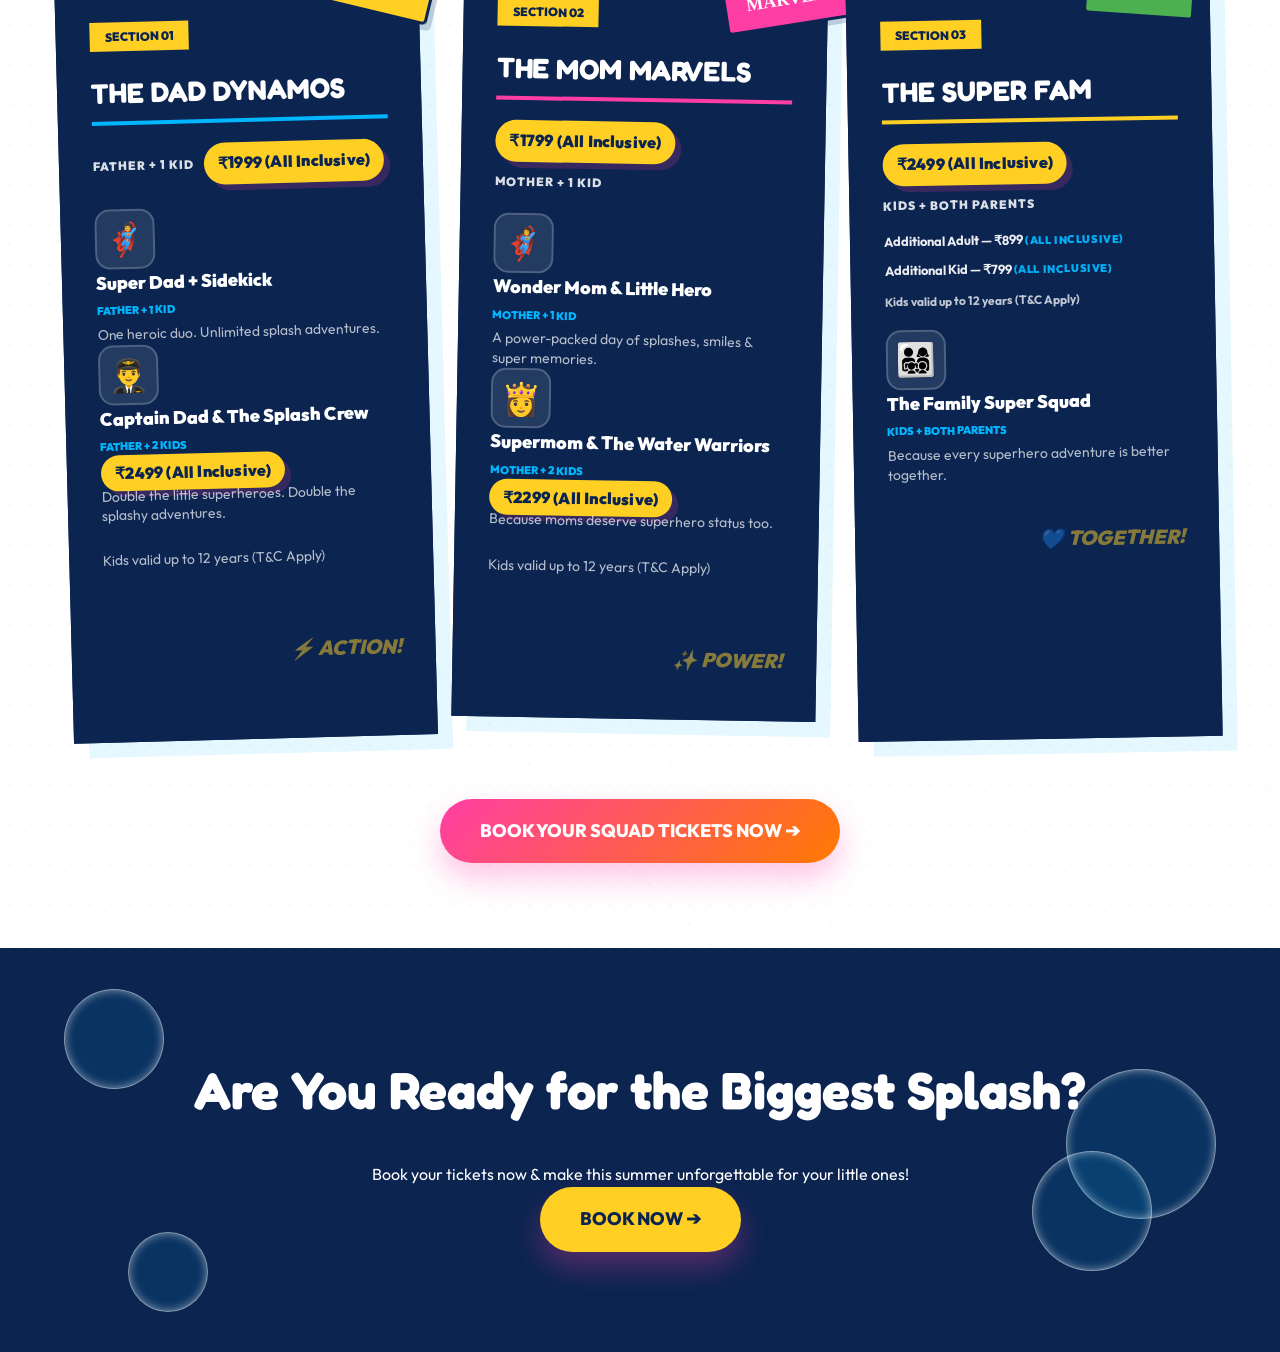
==== commit 574787b8: "save" ====
--- a/index.html
+++ b/index.html
@@ -585,8 +585,7 @@
 
   <section class="activities">
     <div class="girl-bubbles-decor">
-      <img src="https://images.unsplash.com/photo-1536935338218-d413d88e734d?q=80&w=600&auto=format&fit=crop"
-        alt="Bubbles Girl">
+      
       <div class="decor-bubbles">
         <span class="db-1"></span>
         <span class="db-2"></span>
@@ -683,6 +682,11 @@
             <div class="panel-sticker s-dynamo">DYNAMO!</div>
             <div class="panel-header-badge">SECTION 01</div>
             <h3 class="panel-heading">The Dad Dynamos</h3>
+            <div class="squad-price-row">
+             
+              <span class="squad-price-note">Father + 1 Kid</span>
+              <span class="squad-price-badge">₹1999 (All Inclusive)</span>
+            </div>
             <div class="panel-squads">
               <div class="squad-row">
                 <div class="s-icon-wrap">🦸‍♂️</div>
@@ -696,8 +700,11 @@
                 <div class="s-icon-wrap">👨‍✈️</div>
                 <div class="s-text-wrap">
                   <h4>Captain Dad & The Splash Crew</h4>
+                 
                   <span class="s-badge">Father + 2 Kids</span>
-                  <p>Double the little superheroes. Double the splashy adventures.</p>
+                  <span class="squad-price-badge">₹2499 (All Inclusive)</span><br>
+                  <p>Double the little superheroes. Double the splashy adventures.</p><br>
+                <p>Kids valid up to 12 years (T&C Apply)</p><br>
                 </div>
               </div>
             </div>
@@ -711,6 +718,10 @@
             <div class="panel-sticker s-marvel">MARVEL!</div>
             <div class="panel-header-badge">SECTION 02</div>
             <h3 class="panel-heading">The Mom Marvels</h3>
+            <div class="squad-price-row">
+              <span class="squad-price-badge">₹1799 (All Inclusive)</span>
+              <span class="squad-price-note">Mother + 1 Kid</span>
+            </div>
             <div class="panel-squads">
               <div class="squad-row">
                 <div class="s-icon-wrap">🦸‍♀️</div>
@@ -724,8 +735,11 @@
                 <div class="s-icon-wrap">👸</div>
                 <div class="s-text-wrap">
                   <h4>Supermom & The Water Warriors</h4>
+             
                   <span class="s-badge">Mother + 2 Kids</span>
-                  <p>Because moms deserve superhero status too.</p>
+                  <span class="squad-price-badge">₹2299 (All Inclusive)</span>
+                  <p>Because moms deserve superhero status too.</p><br>
+                  <p>Kids valid up to 12 years (T&C Apply)</p><br>
                 </div>
               </div>
             </div>
@@ -739,6 +753,15 @@
             <div class="panel-sticker s-super">SUPER!</div>
             <div class="panel-header-badge">SECTION 03</div>
             <h3 class="panel-heading">The Super Fam</h3>
+            <div class="squad-price-row">
+              <span class="squad-price-badge">₹2499 (All Inclusive)</span>
+              <span class="squad-price-note">Kids + Both Parents</span>
+            </div>
+            <div class="squad-addon-prices">
+              <div class="addon-line"><b>Additional Adult</b> — ₹899 <span class="addon-note">(All Inclusive)</span></div>
+              <div class="addon-line"><b>Additional Kid</b> — ₹799 <span class="addon-note">(All Inclusive)</span></div>
+            </div>
+            <div class="squad-tnc-note">Kids valid up to 12 years <span class="addon-note">(T&amp;C Apply)</span></div>
             <div class="panel-squads">
               <div class="squad-row">
                 <div class="s-icon-wrap">👨‍👩‍👧‍👦</div>
--- a/styles.css
+++ b/styles.css
@@ -1204,6 +1204,36 @@
          display: none;
      }
 
+    .hero .hero-content {
+        display: flex;
+        flex-direction: column;
+        align-items: center;
+    }
+
+    .hero .hero-tag {
+        order: 0;
+    }
+
+    .hero h1 {
+        order: 1;
+    }
+
+    .timing-highlight {
+        display: inline-flex !important;
+        order: 2;
+        margin: 10px 0 18px;
+        justify-content: center;
+        text-align: center;
+    }
+
+    .hero .hero-content > p {
+        display: none;
+    }
+
+    .hero .main-cta {
+        order: 3;
+    }
+
      .wave {
          bottom: 49px;
      }
@@ -3414,6 +3444,60 @@
      display: inline-block;
      padding-bottom: 5px;
  }
+
+.squad-price-row {
+    display: flex;
+    align-items: center;
+    gap: 10px;
+    flex-wrap: wrap;
+    margin: -10px 0 22px;
+}
+
+.squad-price-badge {
+    background: #ffcf24;
+    color: #0b2450;
+    padding: 8px 14px;
+    border-radius: 999px;
+    font-weight: 950;
+    font-size: 16px;
+    letter-spacing: 0.2px;
+    box-shadow: 6px 6px 0 rgba(255, 62, 165, 0.18);
+}
+
+.squad-price-note {
+    font-size: 12px;
+    font-weight: 900;
+    color: rgba(255, 255, 255, 0.85);
+    text-transform: uppercase;
+    letter-spacing: 1px;
+}
+
+.squad-addon-prices {
+    margin: -6px 0 22px;
+    display: grid;
+    gap: 8px;
+}
+
+.squad-addon-prices .addon-line {
+    font-size: 13px;
+    font-weight: 700;
+    color: rgba(255, 255, 255, 0.92);
+}
+
+.squad-addon-prices .addon-note {
+    font-weight: 900;
+    color: rgba(0, 183, 255, 0.95);
+    text-transform: uppercase;
+    font-size: 11px;
+    letter-spacing: 0.6px;
+}
+
+.squad-tnc-note {
+    margin: -10px 0 18px;
+    font-size: 12px;
+    font-weight: 700;
+    color: rgba(255, 255, 255, 0.75);
+}
 
  .s-icon-wrap {
      font-size: 32px;
@@ -3571,6 +3655,9 @@
      .comic-panel {
          transform: none !important;
      }
+     .comic-decor-burst{
+        display: none;
+    }
  }
 
  .coconut,
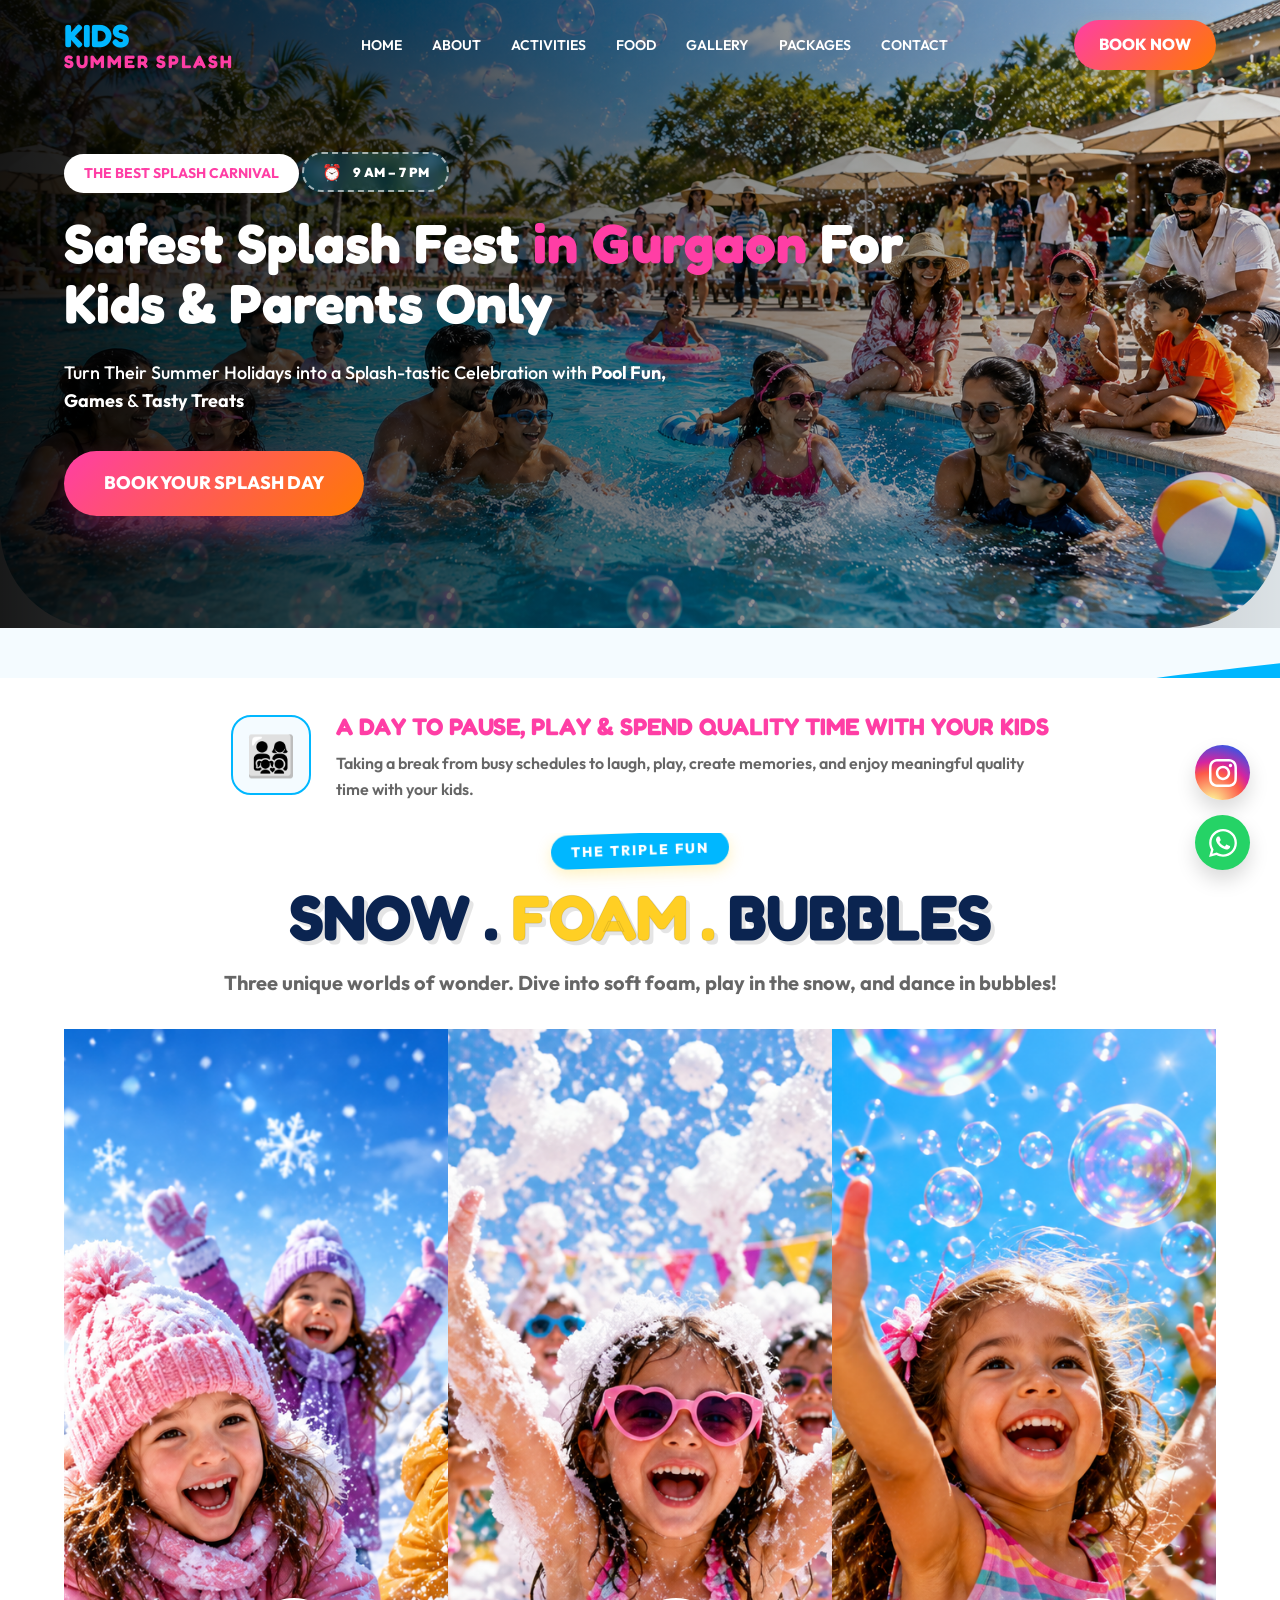
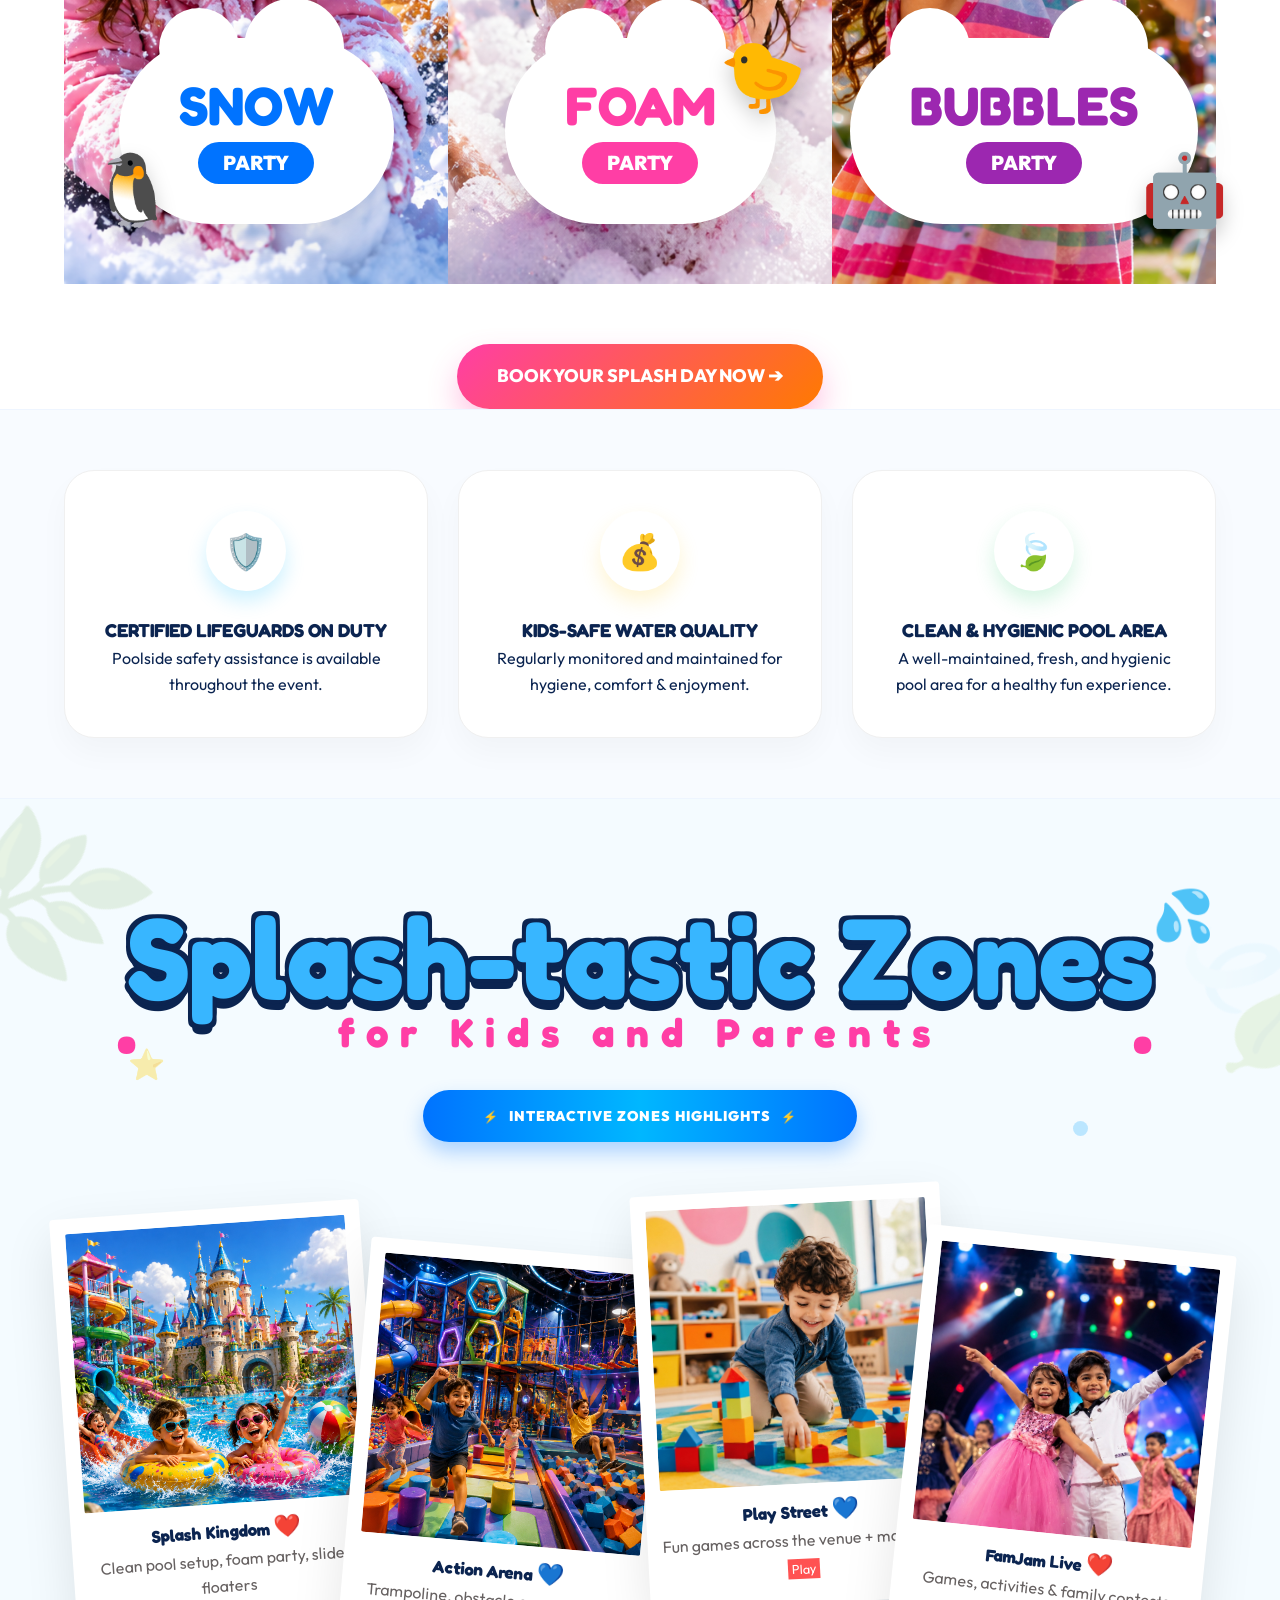
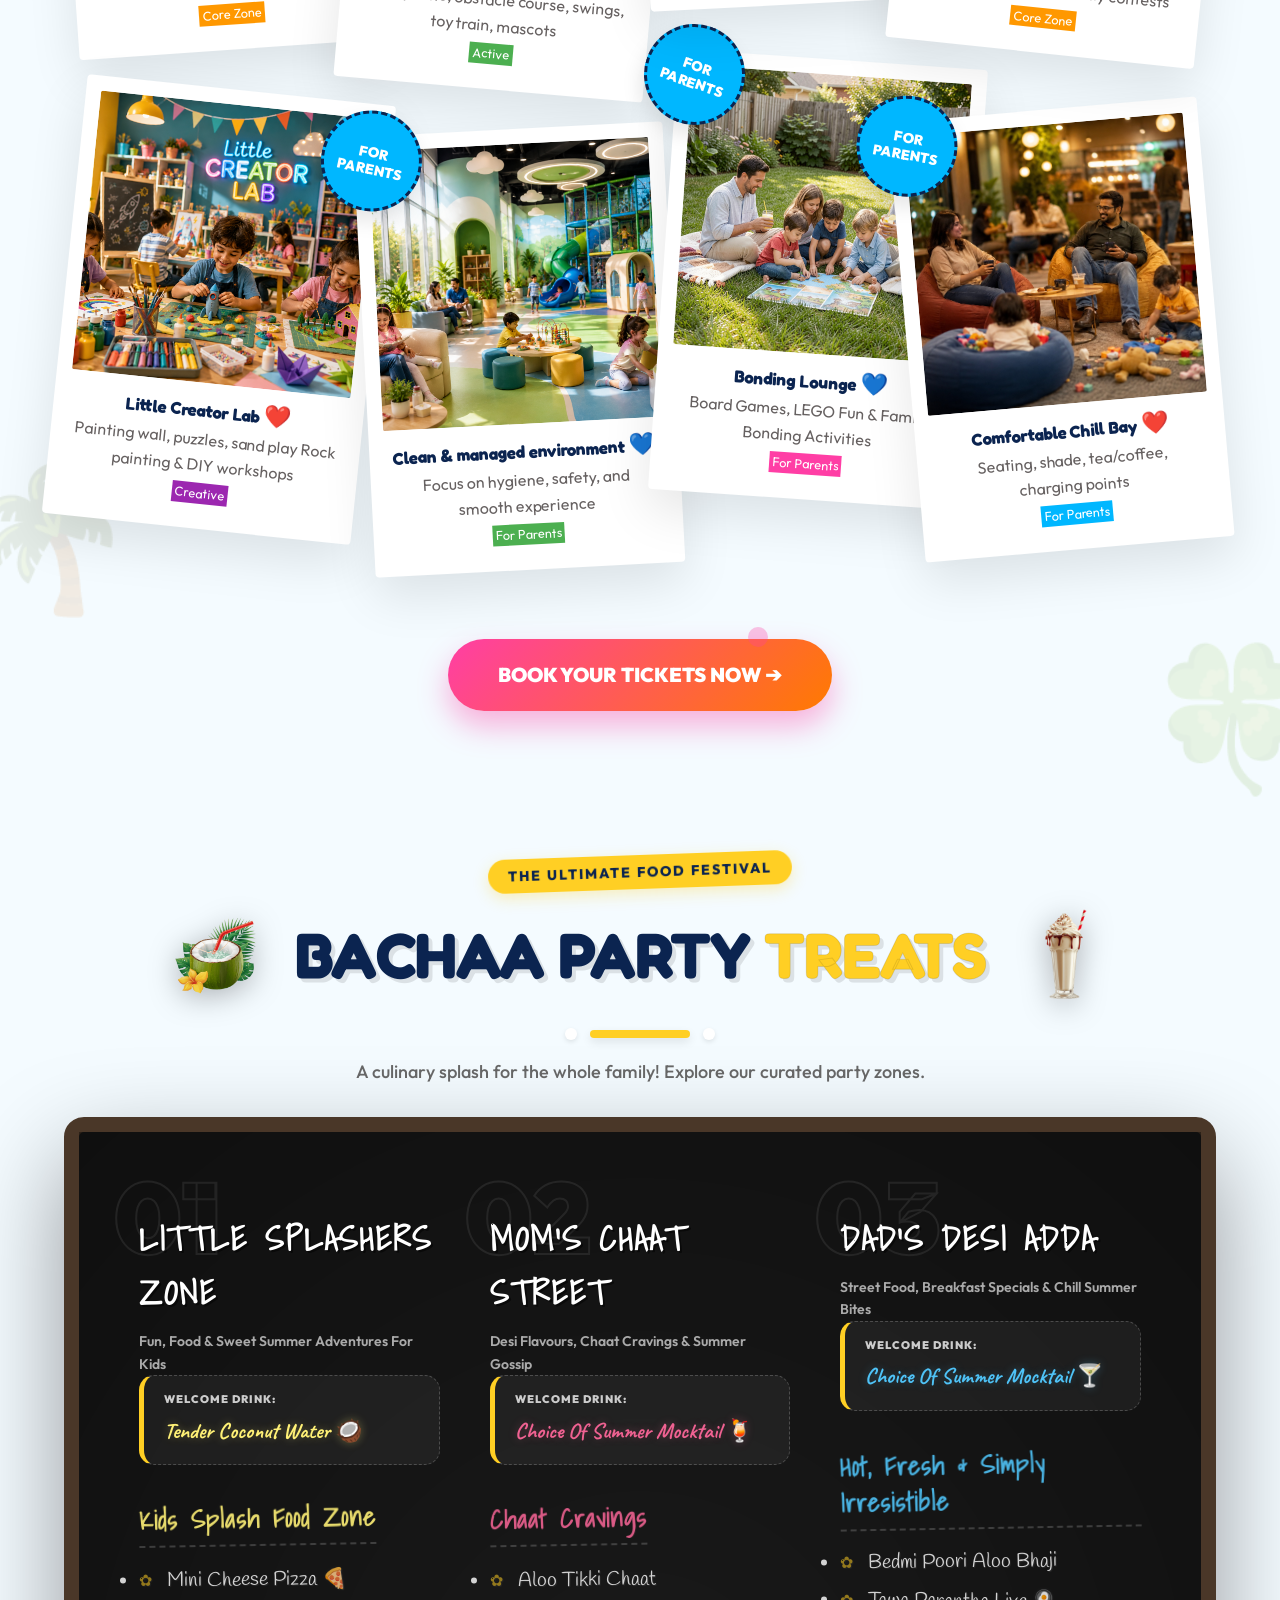
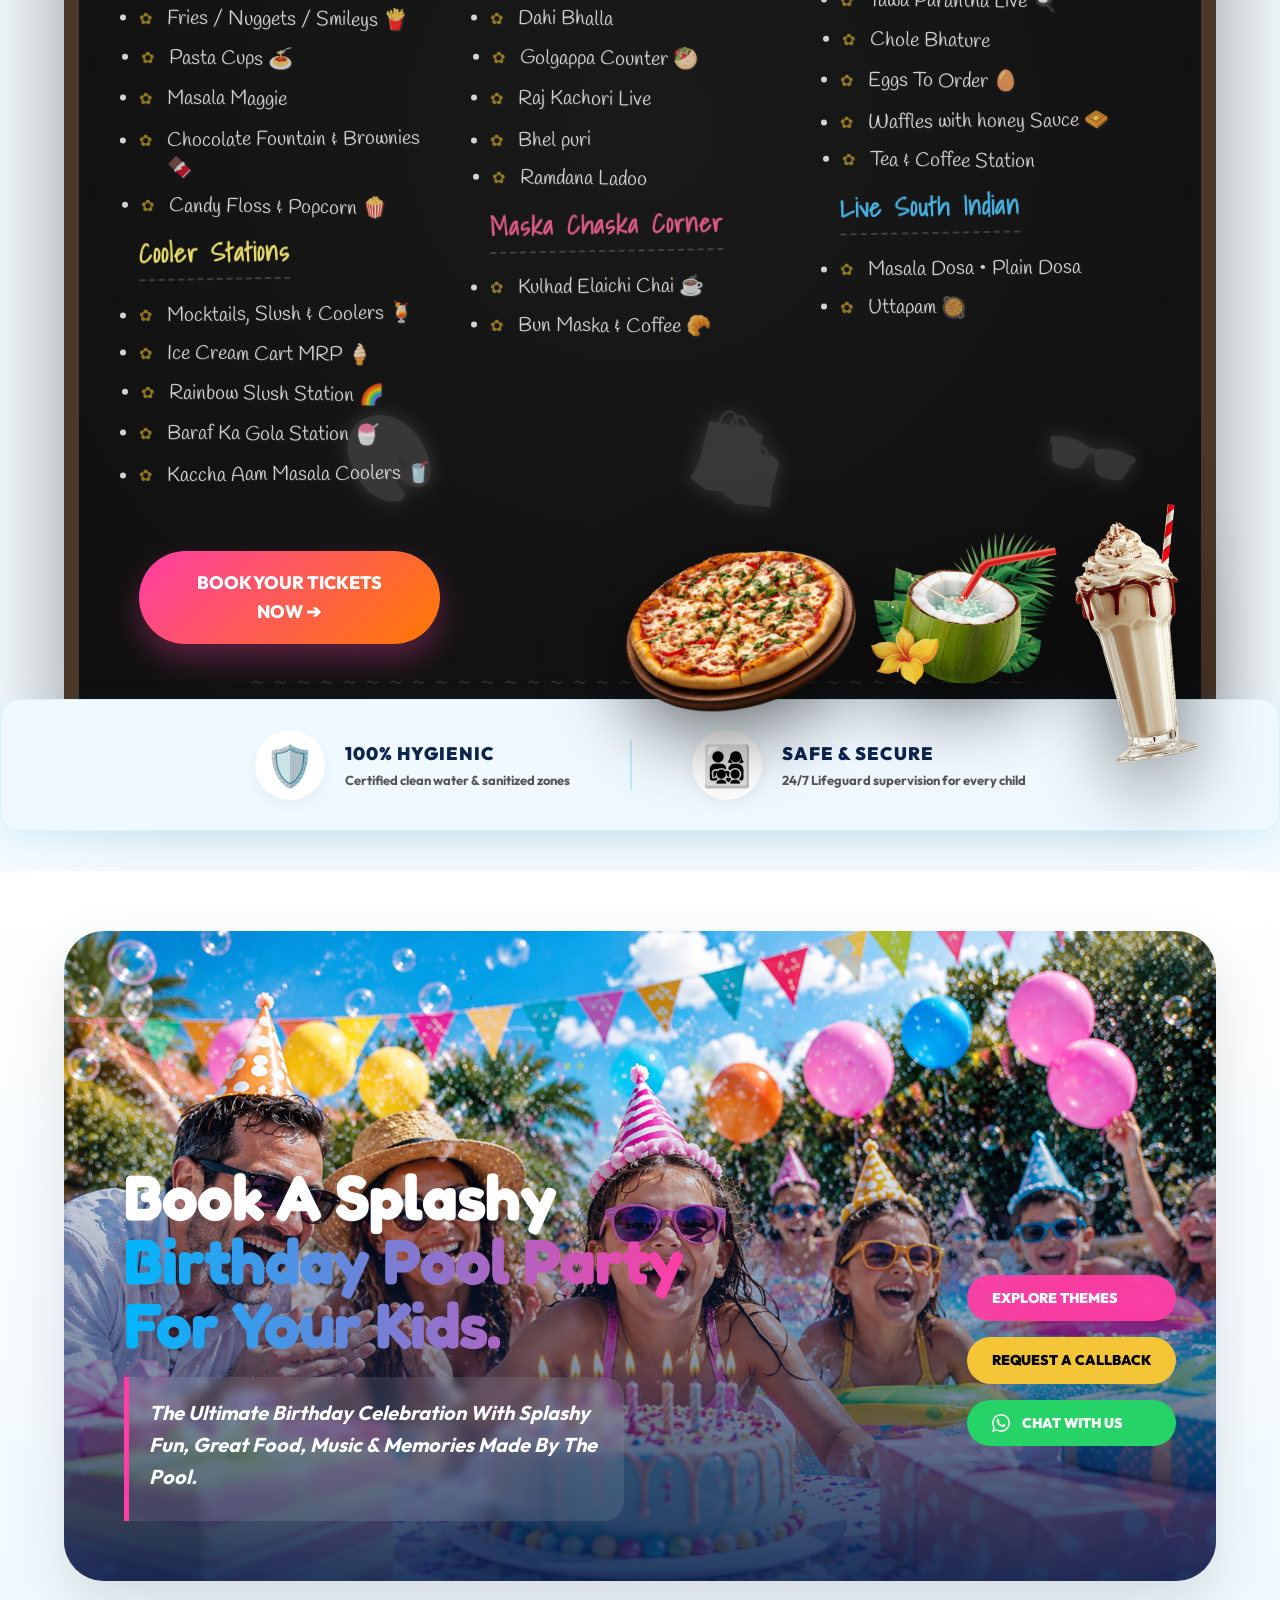
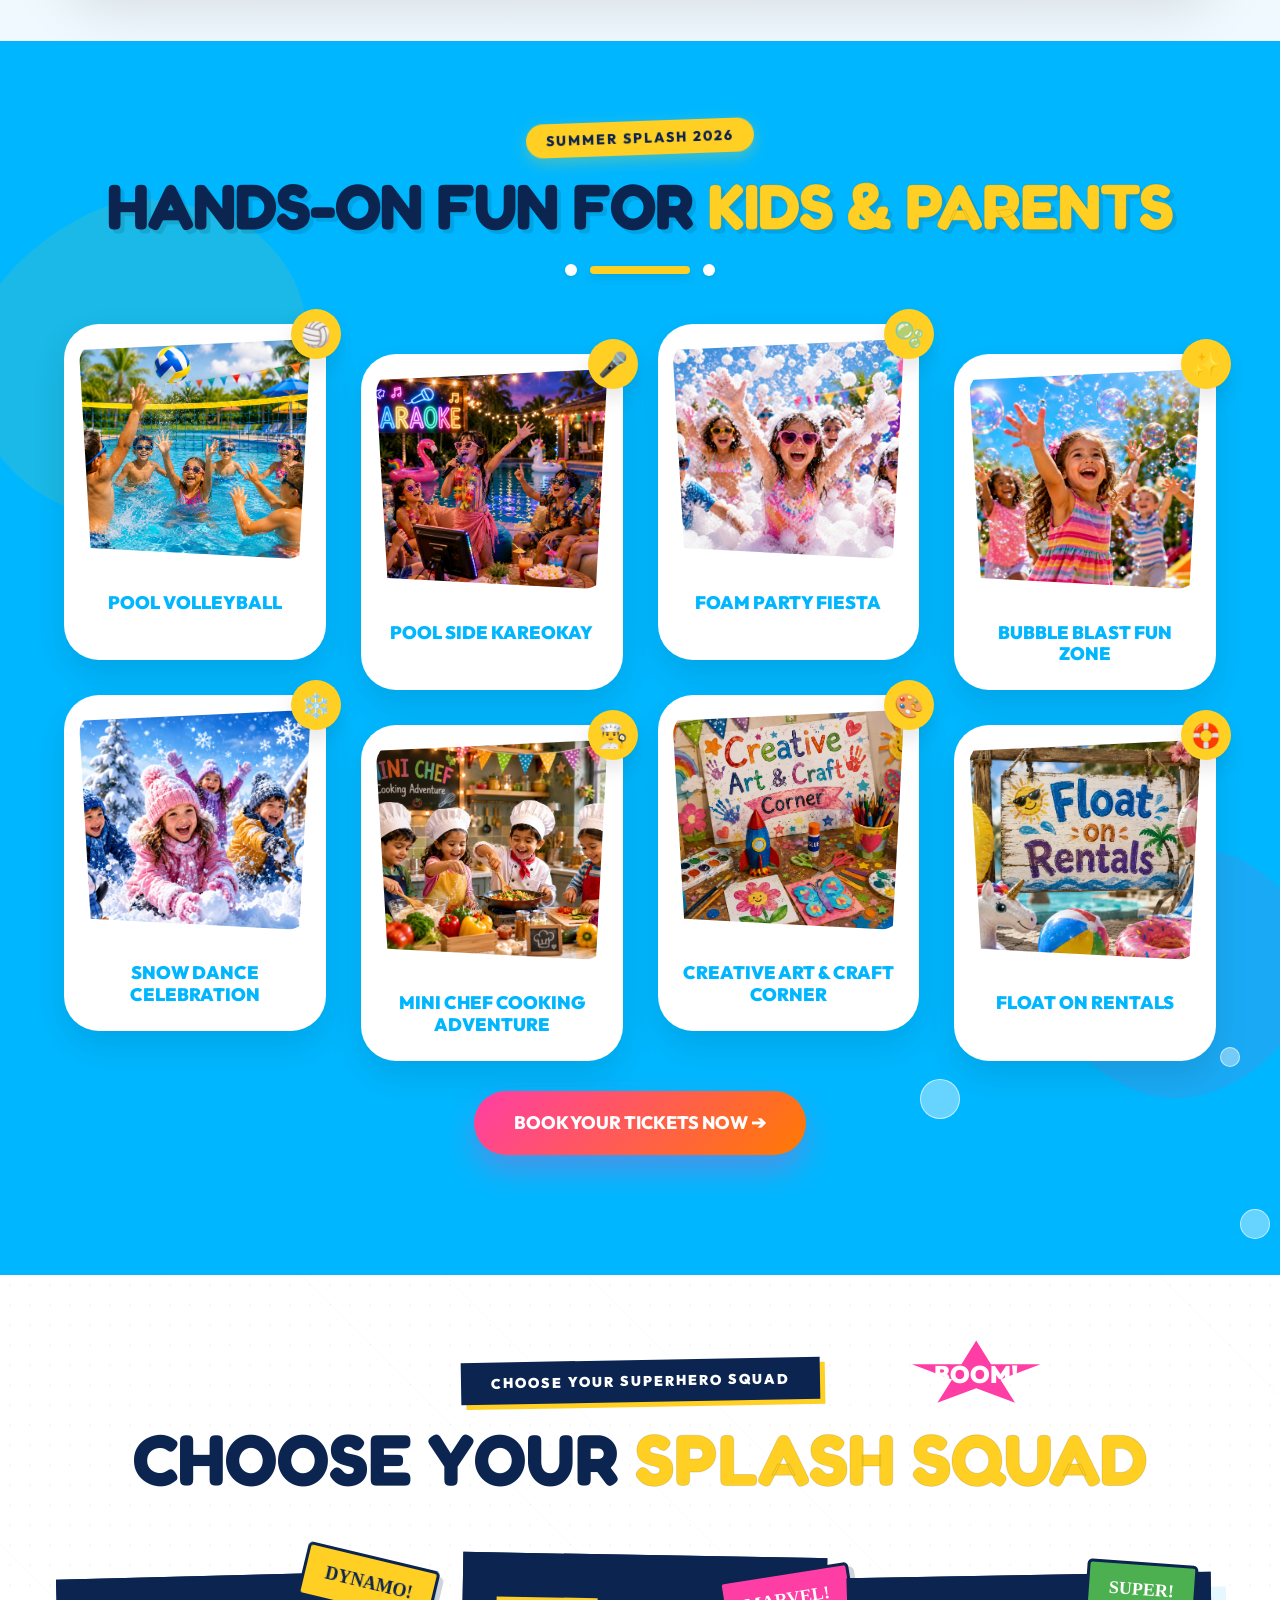
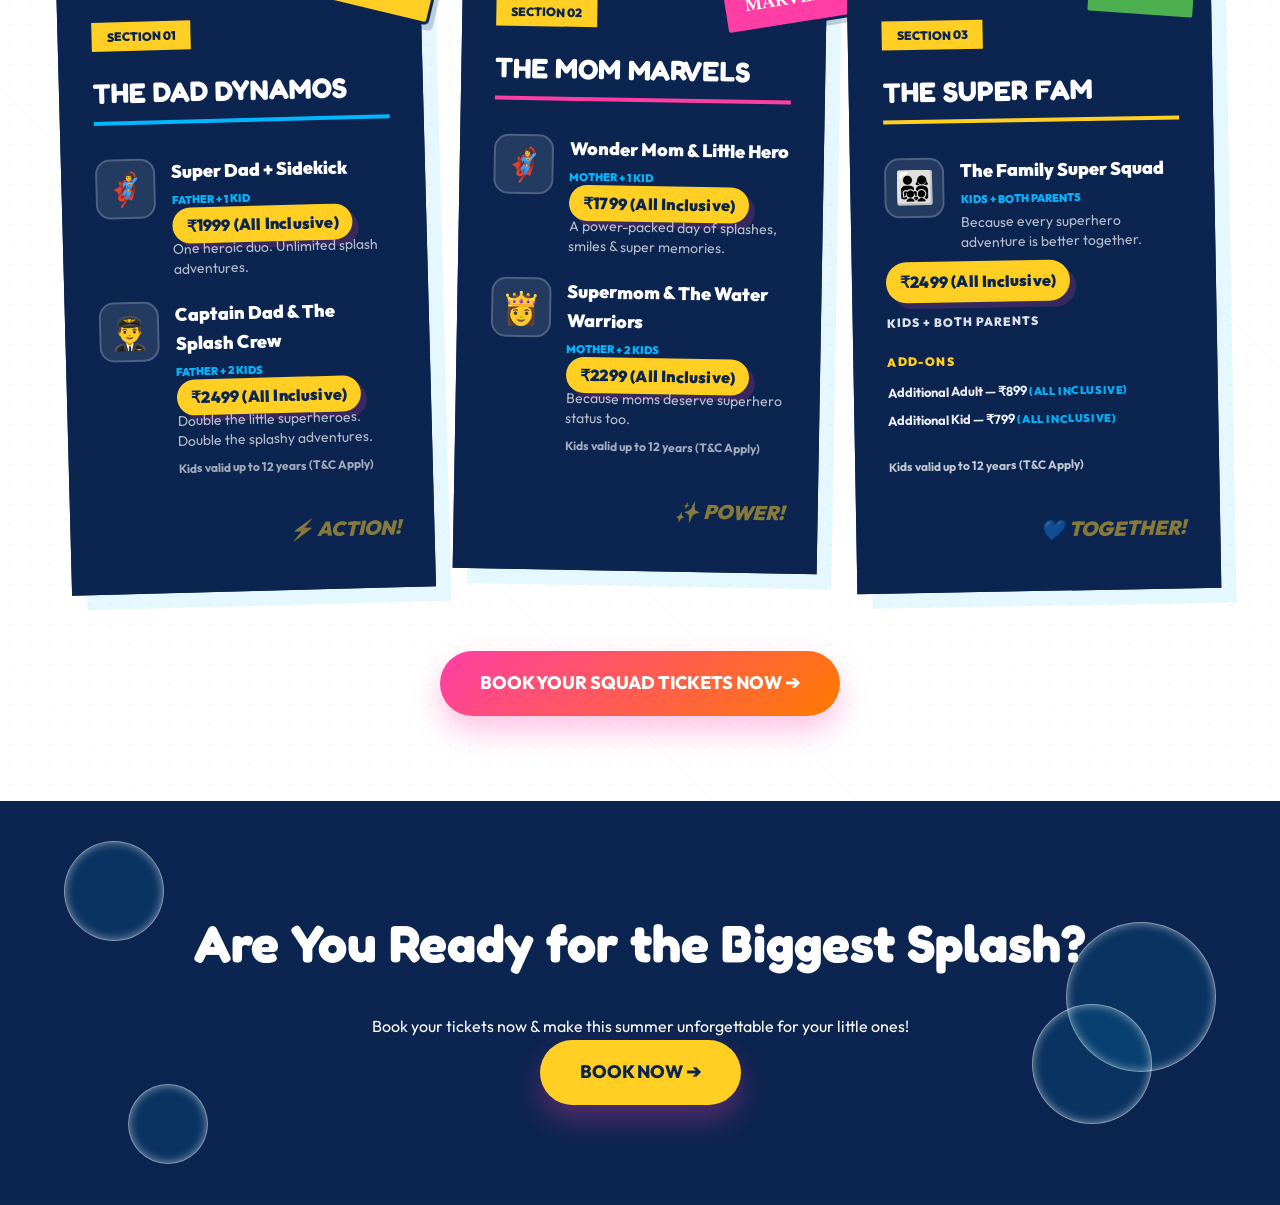
==== commit 8649e278: "change" ====
--- a/index.html
+++ b/index.html
@@ -682,17 +682,13 @@
             <div class="panel-sticker s-dynamo">DYNAMO!</div>
             <div class="panel-header-badge">SECTION 01</div>
             <h3 class="panel-heading">The Dad Dynamos</h3>
-            <div class="squad-price-row">
-             
-              <span class="squad-price-note">Father + 1 Kid</span>
-              <span class="squad-price-badge">₹1999 (All Inclusive)</span>
-            </div>
             <div class="panel-squads">
               <div class="squad-row">
                 <div class="s-icon-wrap">🦸‍♂️</div>
                 <div class="s-text-wrap">
                   <h4>Super Dad + Sidekick</h4>
                   <span class="s-badge">Father + 1 Kid</span>
+                  <span class="squad-price-badge squad-tier-price">₹1999 (All Inclusive)</span>
                   <p>One heroic duo. Unlimited splash adventures.</p>
                 </div>
               </div>
@@ -700,11 +696,10 @@
                 <div class="s-icon-wrap">👨‍✈️</div>
                 <div class="s-text-wrap">
                   <h4>Captain Dad & The Splash Crew</h4>
-                 
                   <span class="s-badge">Father + 2 Kids</span>
-                  <span class="squad-price-badge">₹2499 (All Inclusive)</span><br>
-                  <p>Double the little superheroes. Double the splashy adventures.</p><br>
-                <p>Kids valid up to 12 years (T&C Apply)</p><br>
+                  <span class="squad-price-badge squad-tier-price">₹2499 (All Inclusive)</span>
+                  <p>Double the little superheroes. Double the splashy adventures.</p>
+                  <p class="s-fineprint">Kids valid up to 12 years (T&amp;C Apply)</p>
                 </div>
               </div>
             </div>
@@ -718,16 +713,13 @@
             <div class="panel-sticker s-marvel">MARVEL!</div>
             <div class="panel-header-badge">SECTION 02</div>
             <h3 class="panel-heading">The Mom Marvels</h3>
-            <div class="squad-price-row">
-              <span class="squad-price-badge">₹1799 (All Inclusive)</span>
-              <span class="squad-price-note">Mother + 1 Kid</span>
-            </div>
             <div class="panel-squads">
               <div class="squad-row">
                 <div class="s-icon-wrap">🦸‍♀️</div>
                 <div class="s-text-wrap">
                   <h4>Wonder Mom & Little Hero</h4>
                   <span class="s-badge">Mother + 1 Kid</span>
+                  <span class="squad-price-badge squad-tier-price">₹1799 (All Inclusive)</span>
                   <p>A power-packed day of splashes, smiles & super memories.</p>
                 </div>
               </div>
@@ -735,11 +727,10 @@
                 <div class="s-icon-wrap">👸</div>
                 <div class="s-text-wrap">
                   <h4>Supermom & The Water Warriors</h4>
-             
                   <span class="s-badge">Mother + 2 Kids</span>
-                  <span class="squad-price-badge">₹2299 (All Inclusive)</span>
-                  <p>Because moms deserve superhero status too.</p><br>
-                  <p>Kids valid up to 12 years (T&C Apply)</p><br>
+                  <span class="squad-price-badge squad-tier-price">₹2299 (All Inclusive)</span>
+                  <p>Because moms deserve superhero status too.</p>
+                  <p class="s-fineprint">Kids valid up to 12 years (T&amp;C Apply)</p>
                 </div>
               </div>
             </div>
@@ -753,15 +744,6 @@
             <div class="panel-sticker s-super">SUPER!</div>
             <div class="panel-header-badge">SECTION 03</div>
             <h3 class="panel-heading">The Super Fam</h3>
-            <div class="squad-price-row">
-              <span class="squad-price-badge">₹2499 (All Inclusive)</span>
-              <span class="squad-price-note">Kids + Both Parents</span>
-            </div>
-            <div class="squad-addon-prices">
-              <div class="addon-line"><b>Additional Adult</b> — ₹899 <span class="addon-note">(All Inclusive)</span></div>
-              <div class="addon-line"><b>Additional Kid</b> — ₹799 <span class="addon-note">(All Inclusive)</span></div>
-            </div>
-            <div class="squad-tnc-note">Kids valid up to 12 years <span class="addon-note">(T&amp;C Apply)</span></div>
             <div class="panel-squads">
               <div class="squad-row">
                 <div class="s-icon-wrap">👨‍👩‍👧‍👦</div>
@@ -772,6 +754,16 @@
                 </div>
               </div>
             </div>
+            <div class="squad-price-row squad-family-base">
+              <span class="squad-price-badge">₹2499 (All Inclusive)</span>
+              <span class="squad-price-note">Kids + Both Parents</span>
+            </div>
+            <div class="squad-addon-heading">Add-ons</div>
+            <div class="squad-addon-prices">
+              <div class="addon-line"><b>Additional Adult</b> — ₹899 <span class="addon-note">(All Inclusive)</span></div>
+              <div class="addon-line"><b>Additional Kid</b> — ₹799 <span class="addon-note">(All Inclusive)</span></div>
+            </div>
+            <div class="squad-tnc-note">Kids valid up to 12 years <span class="addon-note">(T&amp;C Apply)</span></div>
             <div class="panel-footer-decor">💙 TOGETHER!</div>
           </div>
         </div>
--- a/styles.css
+++ b/styles.css
@@ -1216,12 +1216,13 @@
 
     .hero h1 {
         order: 1;
+        margin-bottom: 3px;
     }
 
     .timing-highlight {
         display: inline-flex !important;
         order: 2;
-        margin: 10px 0 18px;
+        margin: 16px 0;
         justify-content: center;
         text-align: center;
     }
@@ -3473,7 +3474,7 @@
 }
 
 .squad-addon-prices {
-    margin: -6px 0 22px;
+    margin: 0 0 16px;
     display: grid;
     gap: 8px;
 }
@@ -3493,10 +3494,48 @@
 }
 
 .squad-tnc-note {
-    margin: -10px 0 18px;
+    margin: 10px 0 0;
     font-size: 12px;
     font-weight: 700;
     color: rgba(255, 255, 255, 0.75);
+}
+
+.squad-family-base {
+    margin: 8px 0 20px;
+}
+
+.squad-addon-heading {
+    margin: 0 0 10px;
+    font-size: 12px;
+    font-weight: 950;
+    color: #ffcf24;
+    text-transform: uppercase;
+    letter-spacing: 1.2px;
+}
+
+.panel-squads {
+    display: flex;
+    flex-direction: column;
+    gap: 22px;
+    margin-top: 4px;
+}
+
+.squad-row {
+    display: flex;
+    gap: 16px;
+    align-items: flex-start;
+}
+
+.s-text-wrap .squad-tier-price {
+    margin: 6px 0 12px;
+}
+
+.s-text-wrap .s-fineprint {
+    font-size: 12px;
+    font-weight: 700;
+    color: rgba(255, 255, 255, 0.62);
+    margin: 10px 0 0 !important;
+    line-height: 1.35;
 }
 
  .s-icon-wrap {
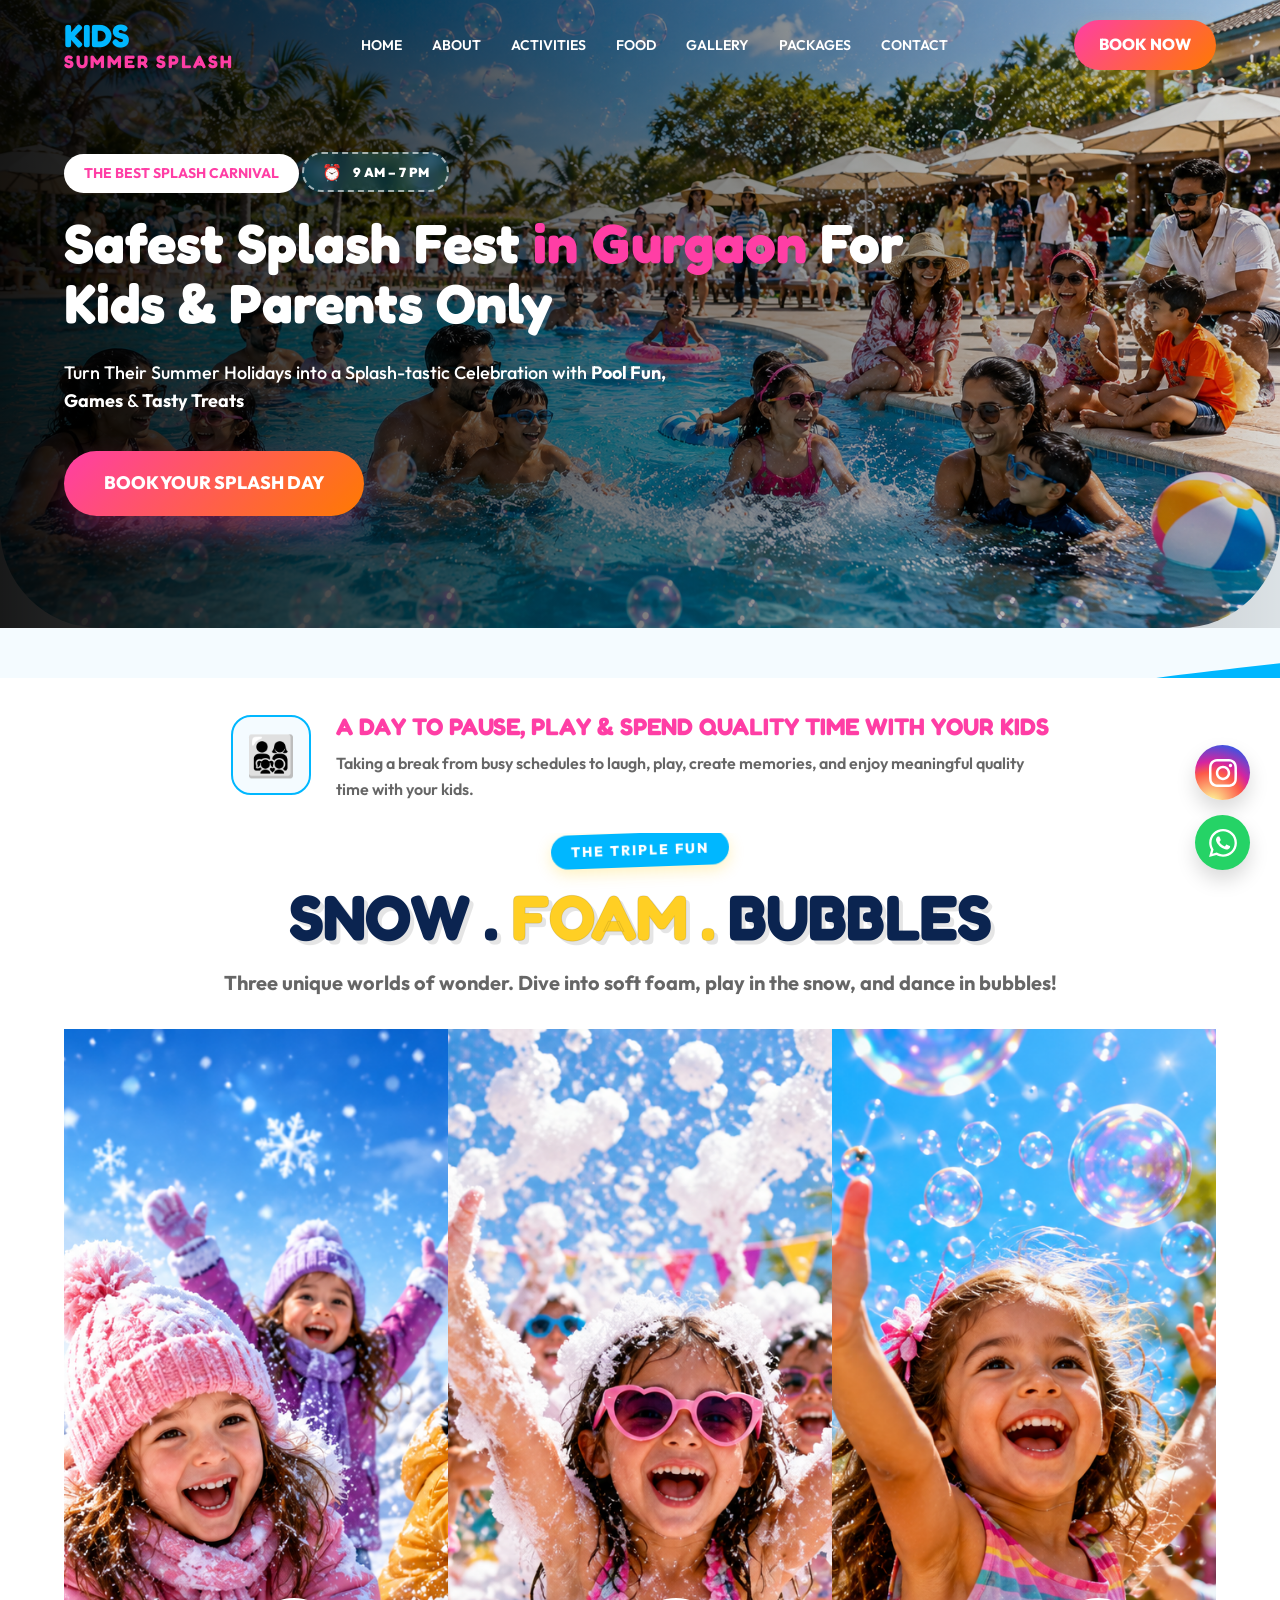
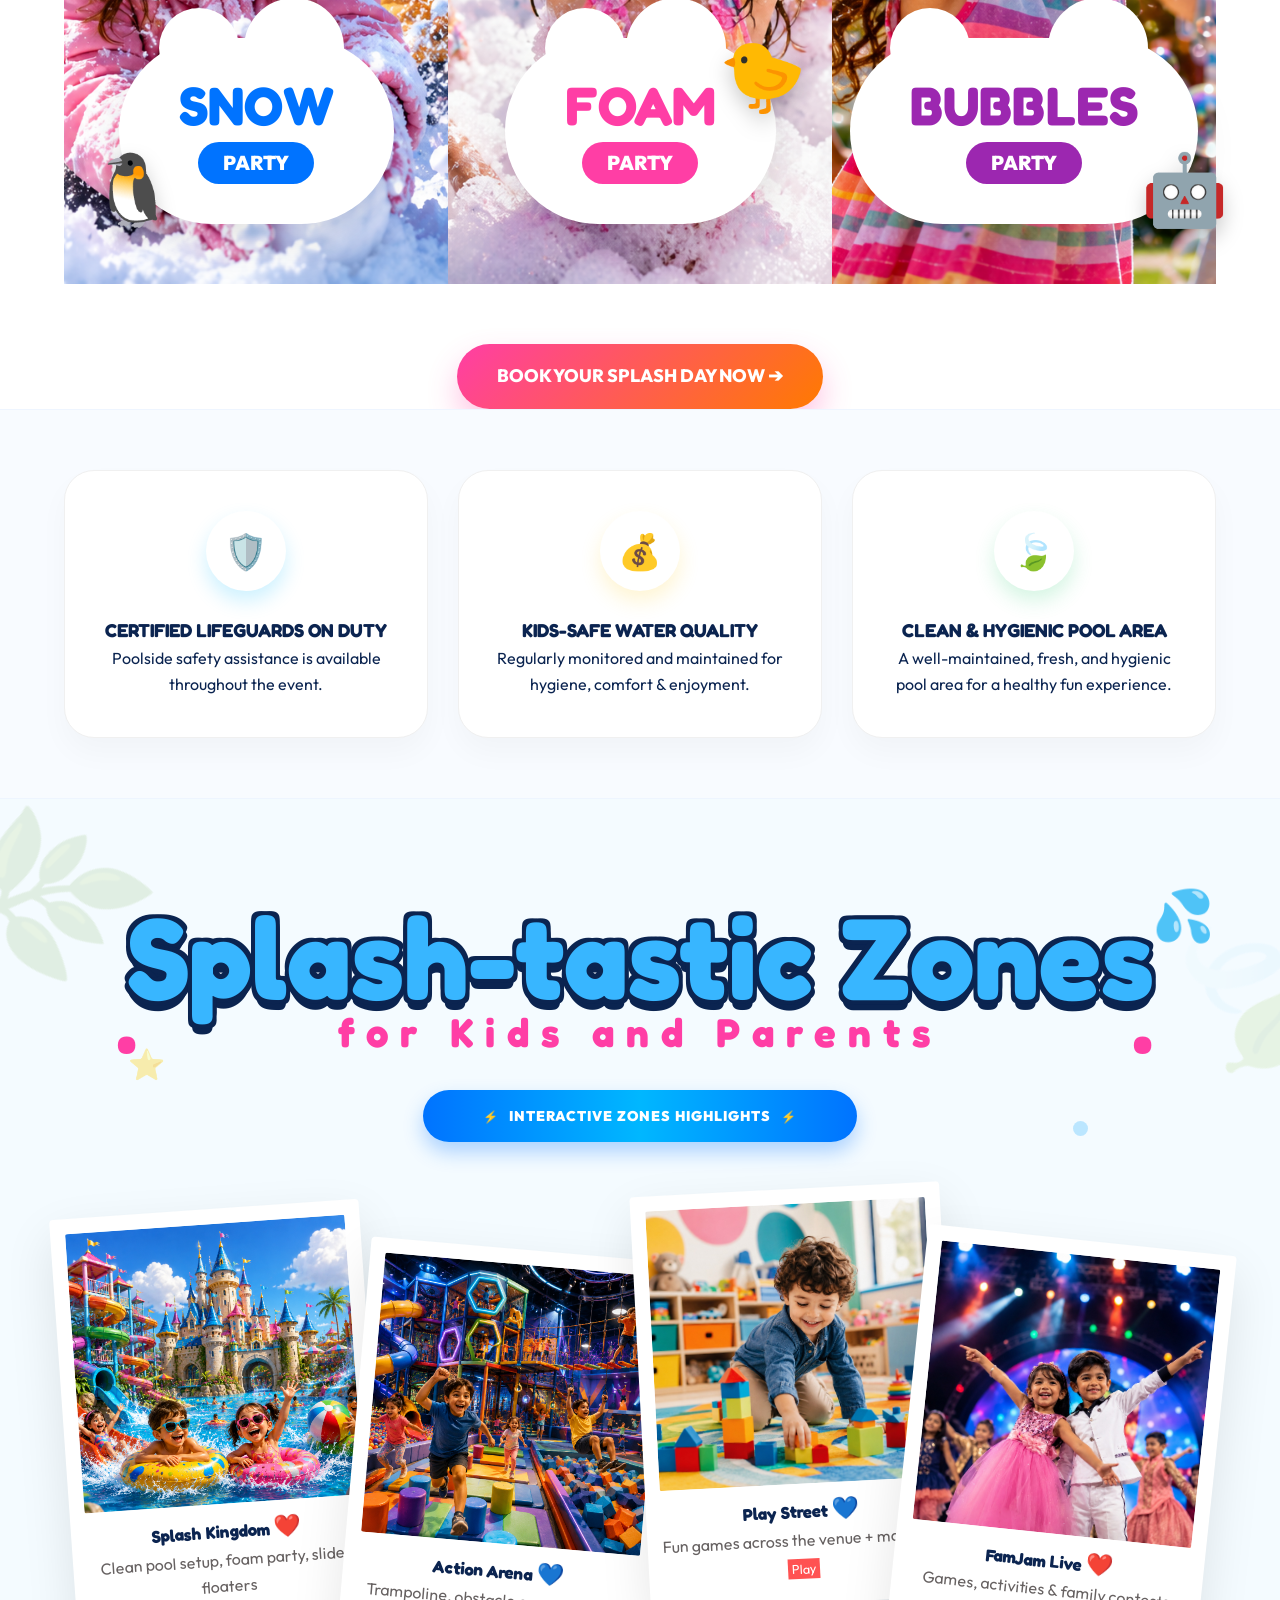
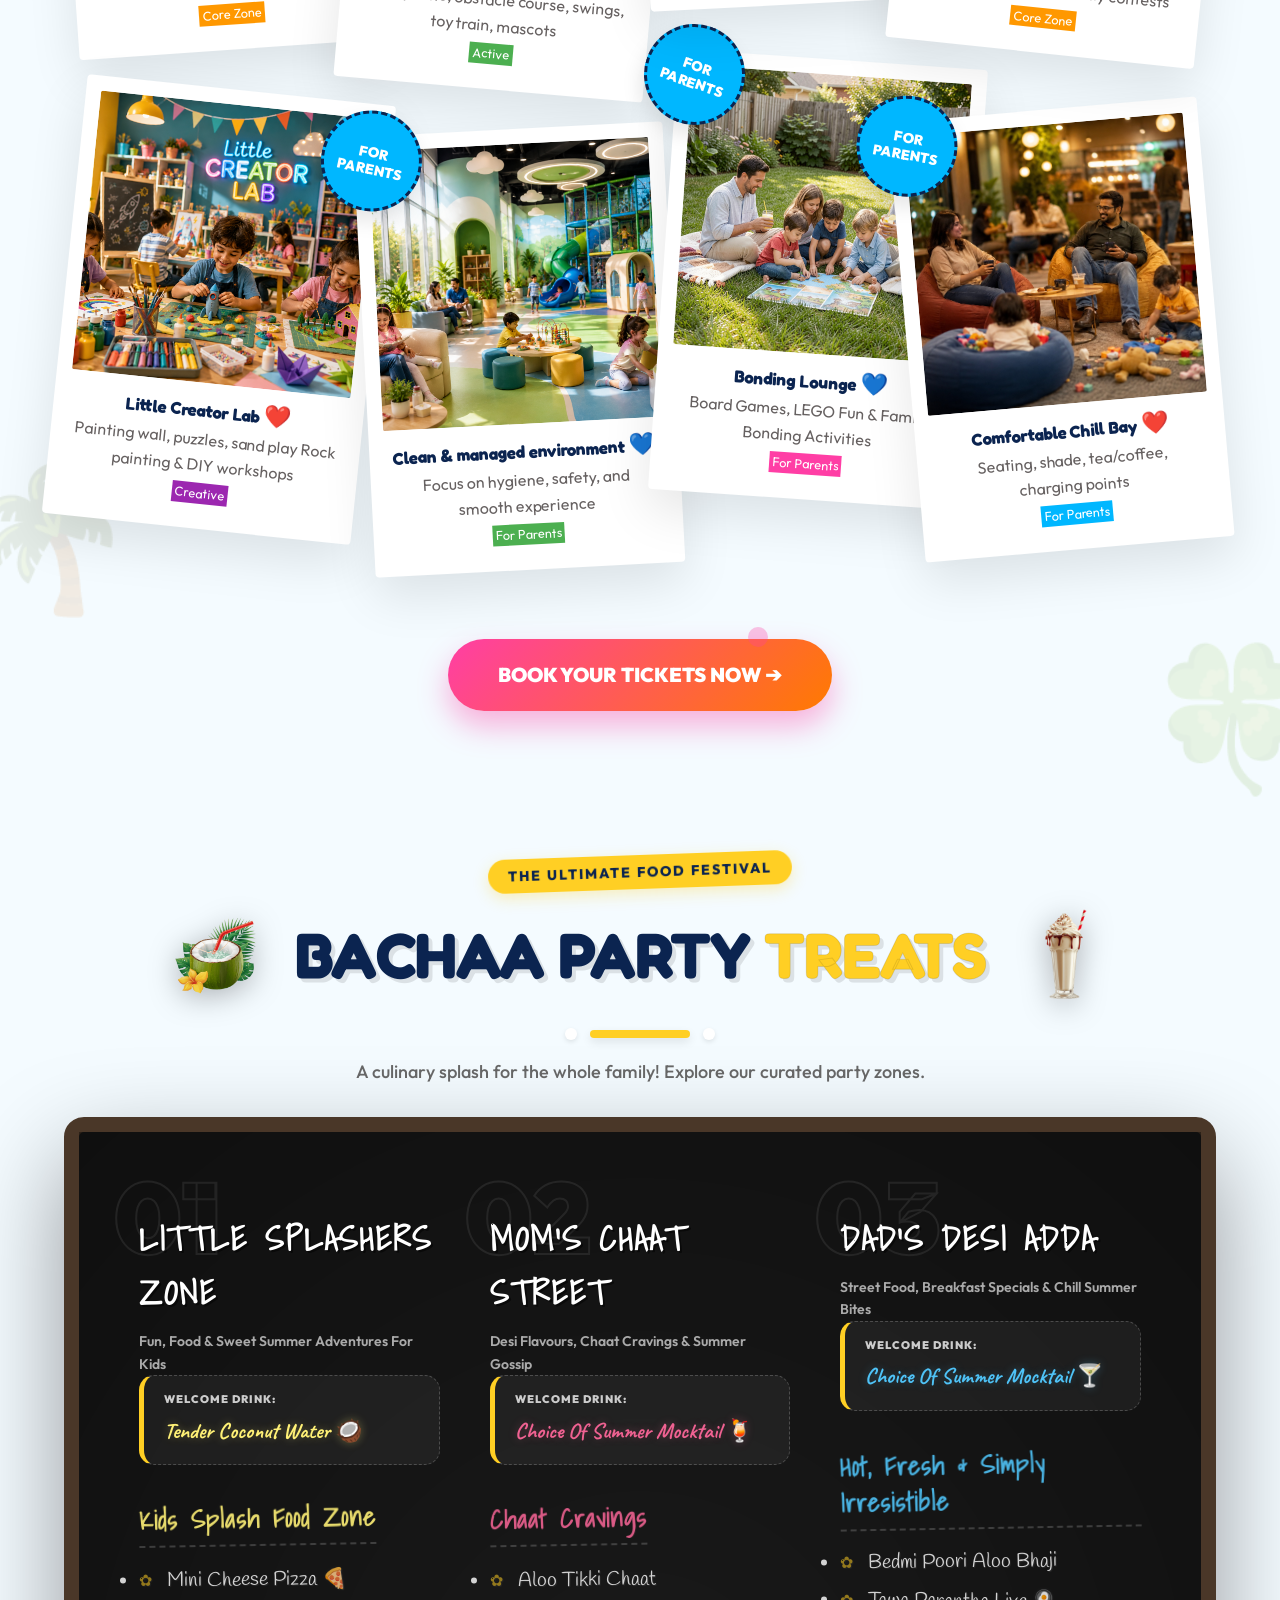
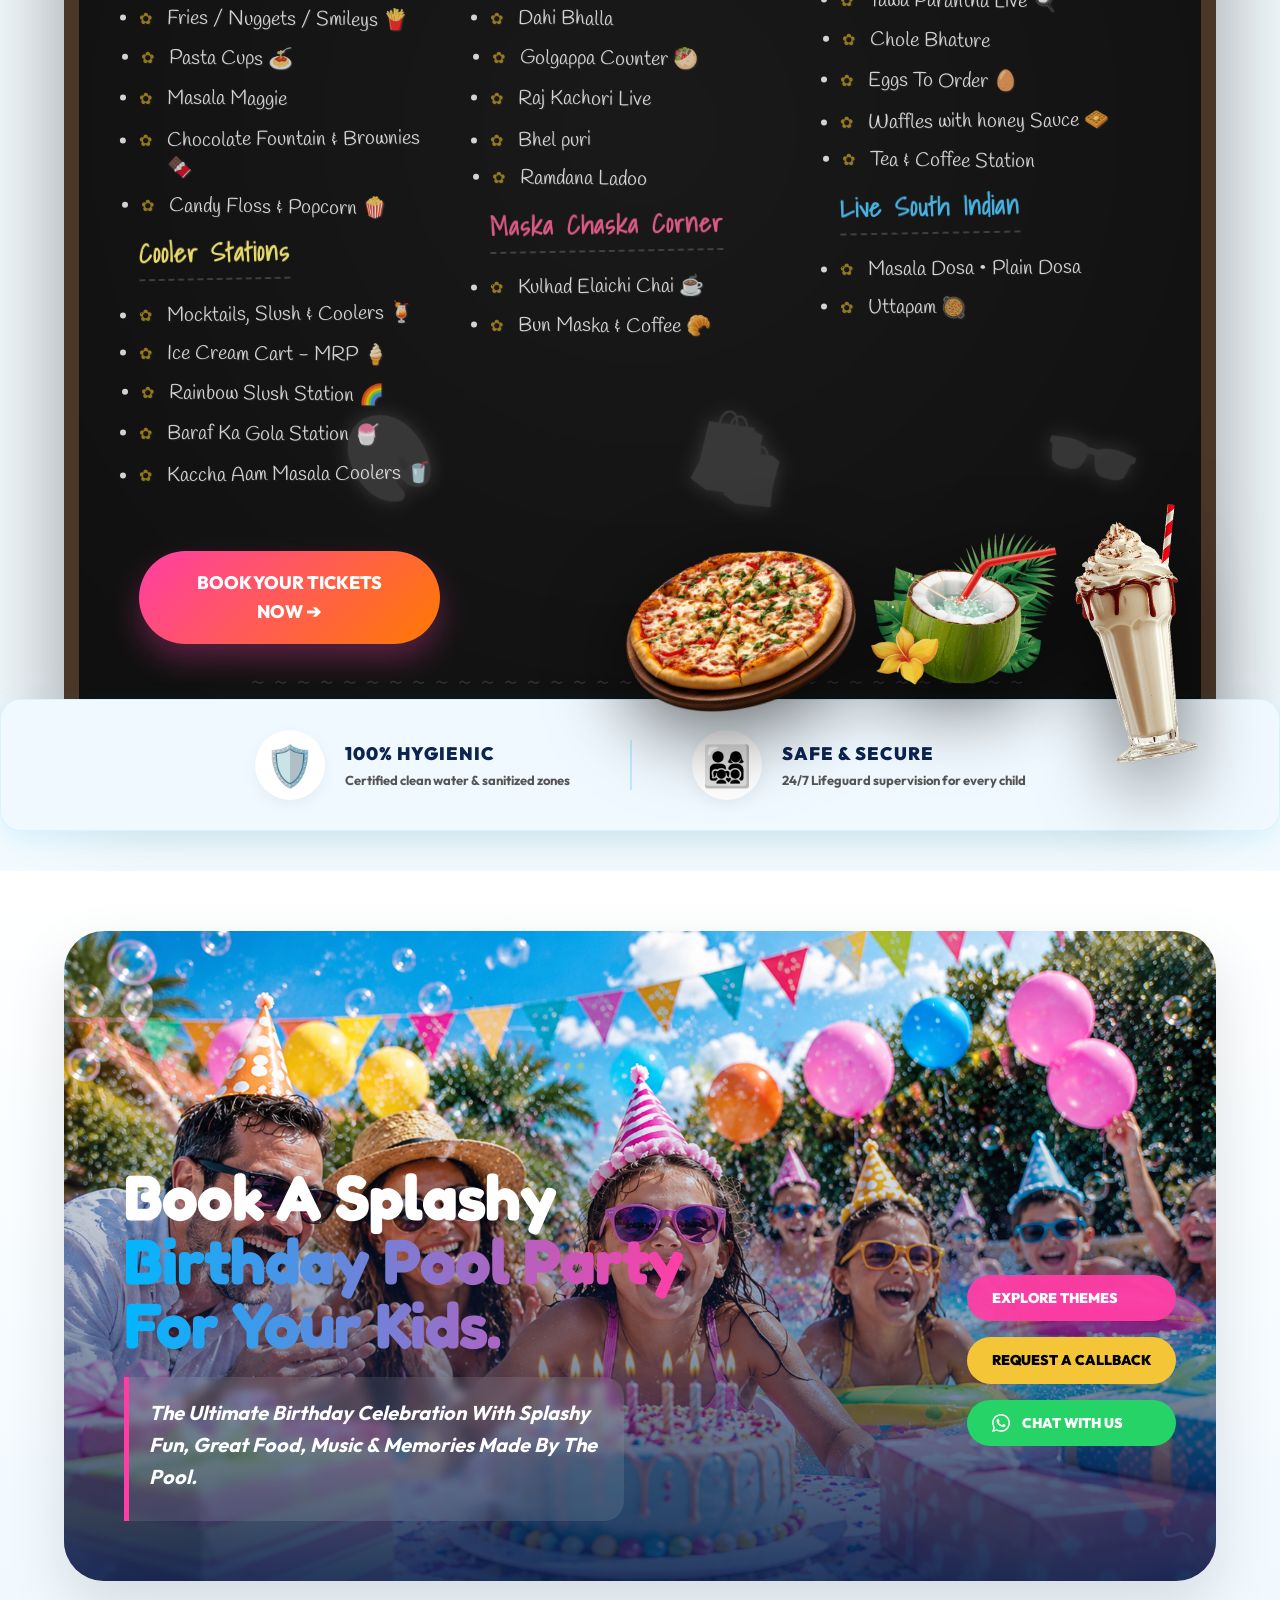
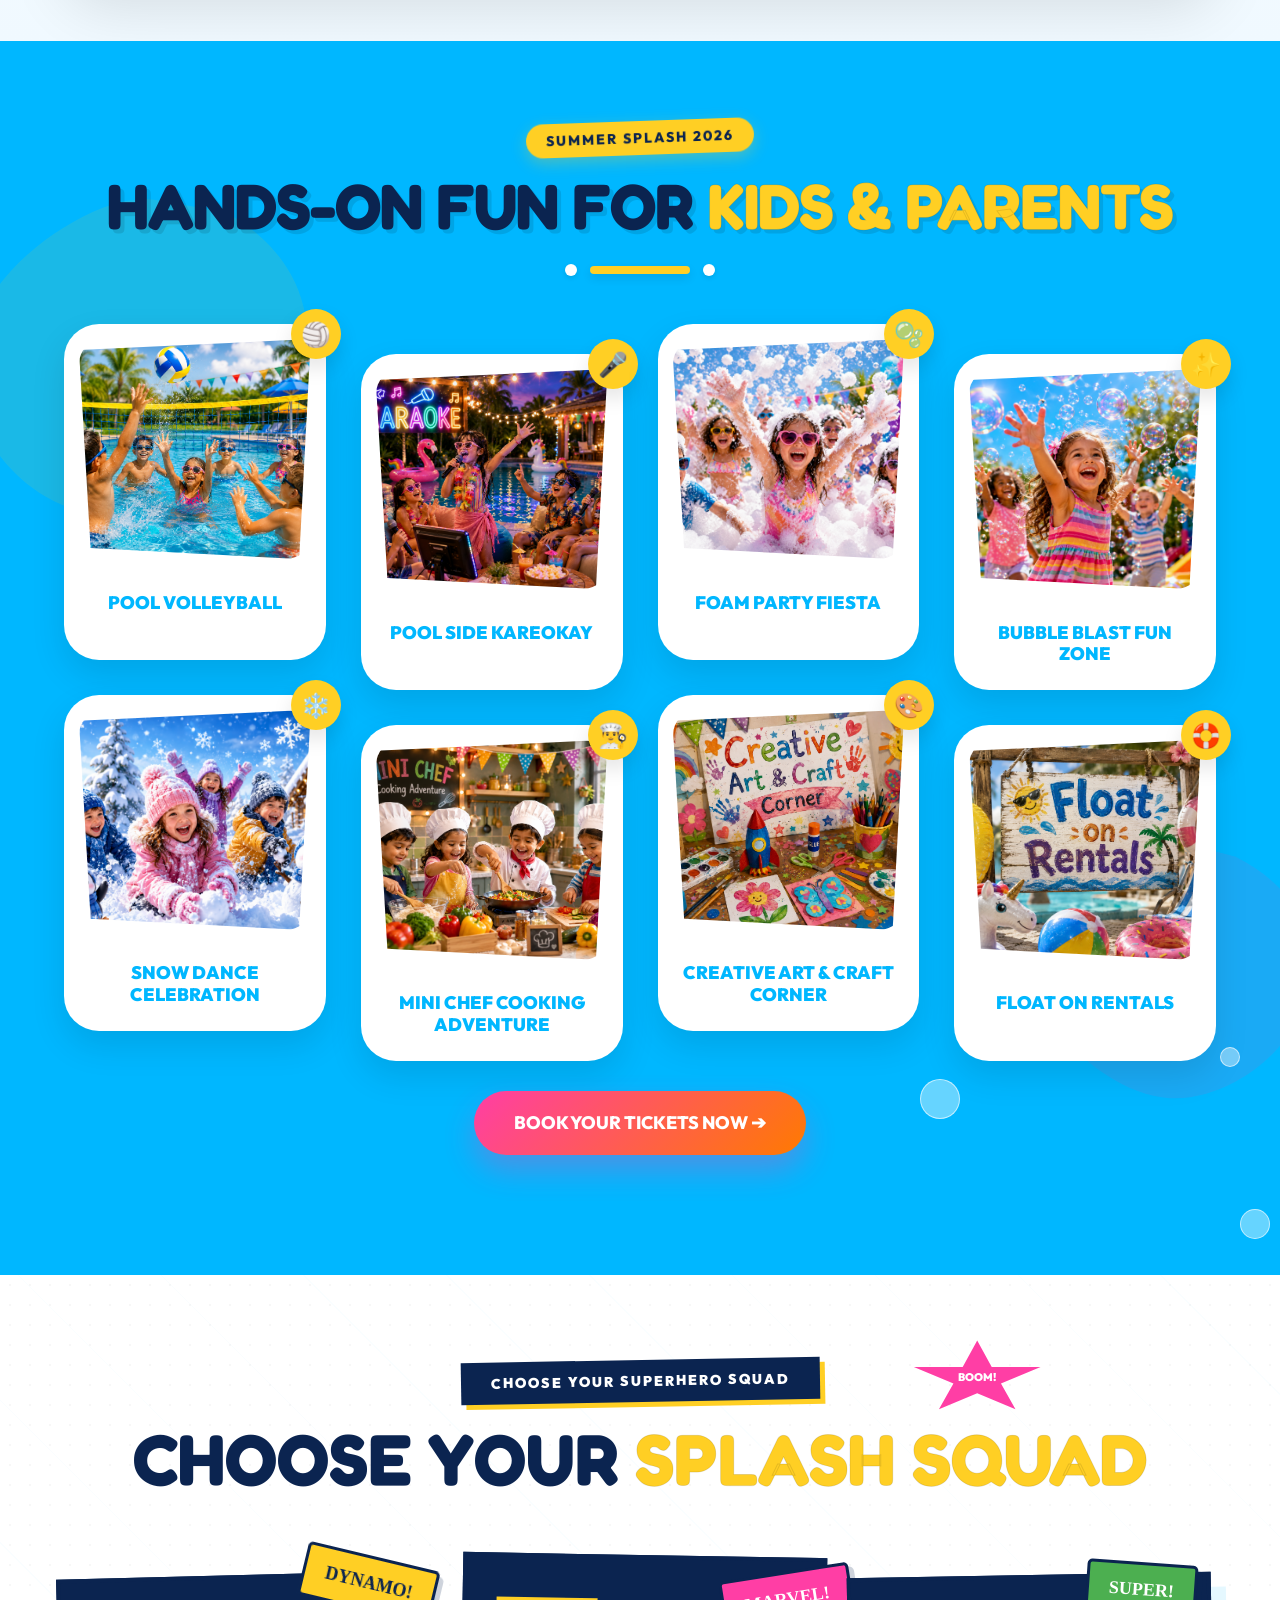
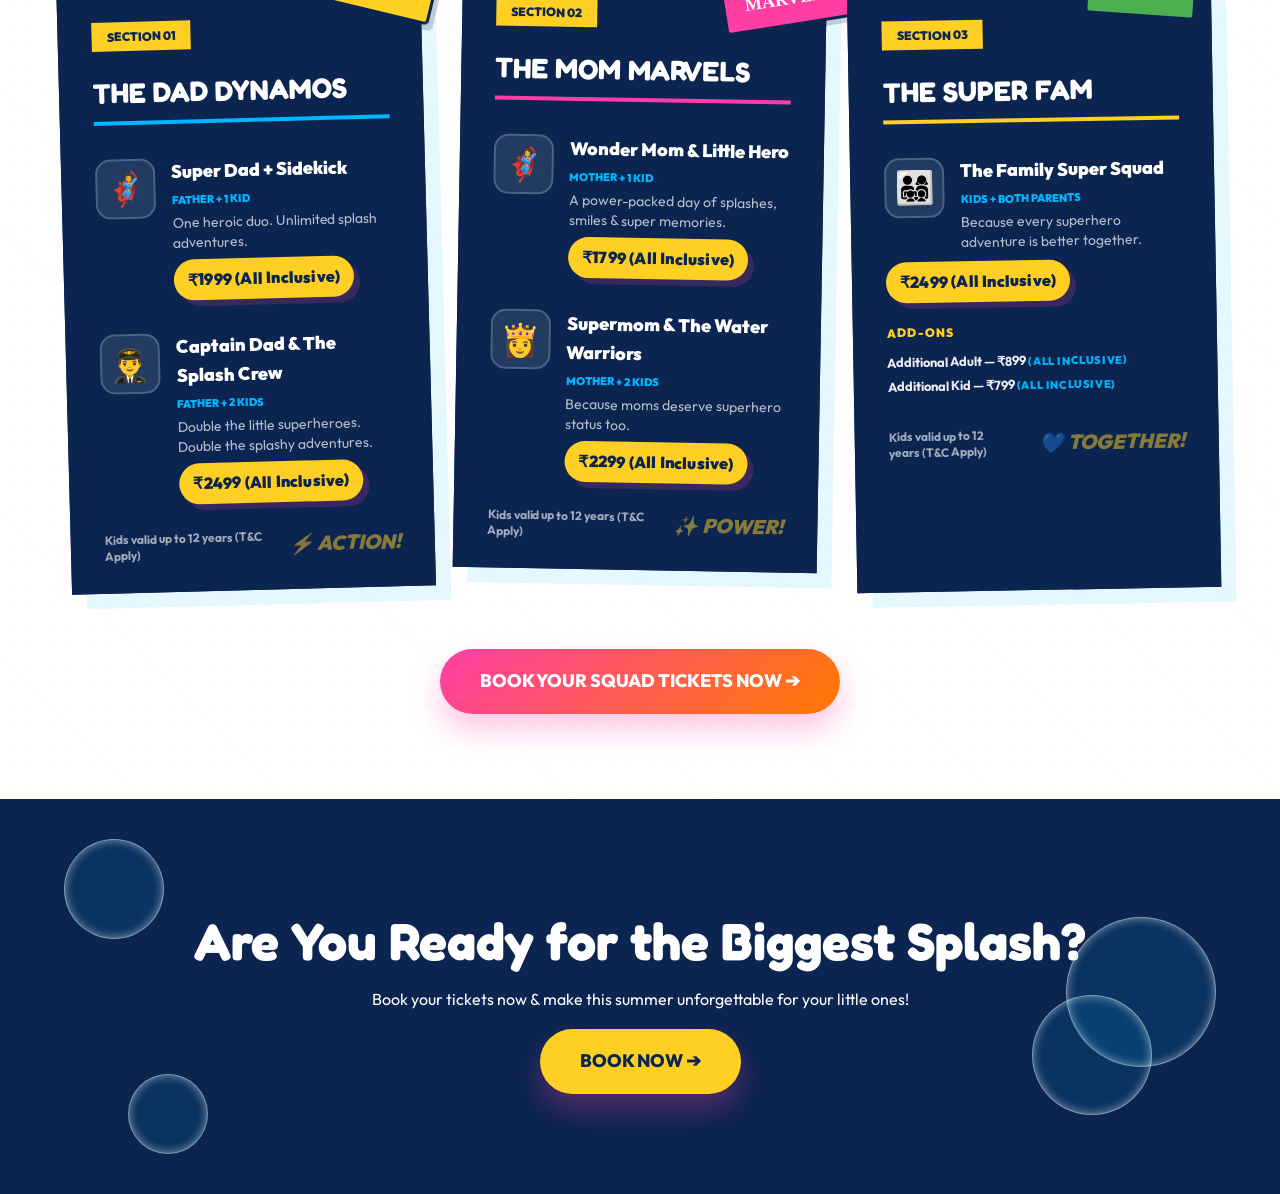
==== commit 5abe165c: "final final" ====
--- a/index.html
+++ b/index.html
@@ -424,7 +424,7 @@
               <h4 class="handwriting">Cooler Stations</h4>
               <ul class="handwriting">
                 <li>Mocktails, Slush & Coolers 🍹</li>
-                <li>Ice Cream Cart MRP 🍦</li>
+                <li>Ice Cream Cart - MRP 🍦</li>
                 <li>Rainbow Slush Station 🌈</li>
                 <li>Baraf Ka Gola Station 🍧</li>
                 <li>Kaccha Aam Masala Coolers 🥤</li>
@@ -688,8 +688,9 @@
                 <div class="s-text-wrap">
                   <h4>Super Dad + Sidekick</h4>
                   <span class="s-badge">Father + 1 Kid</span>
+                  <p>One heroic duo. Unlimited splash adventures.</p>
                   <span class="squad-price-badge squad-tier-price">₹1999 (All Inclusive)</span>
-                  <p>One heroic duo. Unlimited splash adventures.</p>
+                
                 </div>
               </div>
               <div class="squad-row">
@@ -697,13 +698,15 @@
                 <div class="s-text-wrap">
                   <h4>Captain Dad & The Splash Crew</h4>
                   <span class="s-badge">Father + 2 Kids</span>
+                  <p>Double the little superheroes. Double the splashy adventures.</p>
                   <span class="squad-price-badge squad-tier-price">₹2499 (All Inclusive)</span>
-                  <p>Double the little superheroes. Double the splashy adventures.</p>
-                  <p class="s-fineprint">Kids valid up to 12 years (T&amp;C Apply)</p>
                 </div>
               </div>
             </div>
-            <div class="panel-footer-decor">⚡ ACTION!</div>
+            <div class="panel-footer-bar">
+              <p class="panel-bottom-tnc">Kids valid up to 12 years (T&amp;C Apply)</p>
+              <div class="panel-footer-decor">⚡ ACTION!</div>
+            </div>
           </div>
         </div>
 
@@ -719,8 +722,9 @@
                 <div class="s-text-wrap">
                   <h4>Wonder Mom & Little Hero</h4>
                   <span class="s-badge">Mother + 1 Kid</span>
+                  <p>A power-packed day of splashes, smiles & super memories.</p>
                   <span class="squad-price-badge squad-tier-price">₹1799 (All Inclusive)</span>
-                  <p>A power-packed day of splashes, smiles & super memories.</p>
+                 
                 </div>
               </div>
               <div class="squad-row">
@@ -728,13 +732,15 @@
                 <div class="s-text-wrap">
                   <h4>Supermom & The Water Warriors</h4>
                   <span class="s-badge">Mother + 2 Kids</span>
+                  <p>Because moms deserve superhero status too.</p>
                   <span class="squad-price-badge squad-tier-price">₹2299 (All Inclusive)</span>
-                  <p>Because moms deserve superhero status too.</p>
-                  <p class="s-fineprint">Kids valid up to 12 years (T&amp;C Apply)</p>
                 </div>
               </div>
             </div>
-            <div class="panel-footer-decor">✨ POWER!</div>
+            <div class="panel-footer-bar">
+              <p class="panel-bottom-tnc">Kids valid up to 12 years (T&amp;C Apply)</p>
+              <div class="panel-footer-decor">✨ POWER!</div>
+            </div>
           </div>
         </div>
 
@@ -756,15 +762,17 @@
             </div>
             <div class="squad-price-row squad-family-base">
               <span class="squad-price-badge">₹2499 (All Inclusive)</span>
-              <span class="squad-price-note">Kids + Both Parents</span>
+             
             </div>
             <div class="squad-addon-heading">Add-ons</div>
             <div class="squad-addon-prices">
               <div class="addon-line"><b>Additional Adult</b> — ₹899 <span class="addon-note">(All Inclusive)</span></div>
               <div class="addon-line"><b>Additional Kid</b> — ₹799 <span class="addon-note">(All Inclusive)</span></div>
             </div>
-            <div class="squad-tnc-note">Kids valid up to 12 years <span class="addon-note">(T&amp;C Apply)</span></div>
-            <div class="panel-footer-decor">💙 TOGETHER!</div>
+            <div class="panel-footer-bar">
+              <p class="panel-bottom-tnc">Kids valid up to 12 years (T&amp;C Apply)</p>
+              <div class="panel-footer-decor">💙 TOGETHER!</div>
+            </div>
           </div>
         </div>
       </div>
--- a/styles.css
+++ b/styles.css
@@ -1089,10 +1089,12 @@
      position: relative;
      overflow: hidden;
  }
-
+.final-cta-p{
+    margin-bottom: 1rem;
+}
  .footer-cta h2 {
      font-size: 52px;
-     margin-bottom: 30px;
+     margin-bottom: 5px;
  }
 
  .footer-cta .main-cta {
@@ -3353,16 +3355,16 @@
  }
 
  .comic-decor-burst {
-     position: absolute;
-     top: -20px;
-     right: 15%;
-     background: #ff3ea5;
-     color: white;
-     font-weight: 900;
-     padding: 15px 25px;
-     font-size: 24px;
-     clip-path: polygon(50% 0%, 61% 35%, 98% 35%, 68% 57%, 79% 91%, 50% 70%, 21% 91%, 32% 57%, 2% 35%, 39% 35%);
-     animation: popScale 2s infinite ease-in-out;
+    position: absolute;
+    top: -20px;
+    right: 15%;
+    background: #ff3ea5;
+    color: white;
+    font-weight: 900;
+    padding: 29px 47px;
+    font-size: 11px;
+    clip-path: polygon(50% 0%, 61% 35%, 98% 35%, 68% 57%, 79% 91%, 50% 70%, 21% 91%, 32% 57%, 2% 35%, 39% 35%);
+    animation: popScale 2s infinite ease-in-out;
  }
 
  @keyframes popScale {
@@ -3417,6 +3419,7 @@
      border: 4px solid #0b2450;
      padding: 40px 30px;
      height: 100%;
+     padding-bottom: 1.5rem;
      position: relative;
      box-shadow: 15px 15px 0 rgba(0, 183, 255, 0.1);
      display: flex;
@@ -3476,7 +3479,7 @@
 .squad-addon-prices {
     margin: 0 0 16px;
     display: grid;
-    gap: 8px;
+    gap: 3px;
 }
 
 .squad-addon-prices .addon-line {
@@ -3491,13 +3494,6 @@
     text-transform: uppercase;
     font-size: 11px;
     letter-spacing: 0.6px;
-}
-
-.squad-tnc-note {
-    margin: 10px 0 0;
-    font-size: 12px;
-    font-weight: 700;
-    color: rgba(255, 255, 255, 0.75);
 }
 
 .squad-family-base {
@@ -3526,16 +3522,18 @@
     align-items: flex-start;
 }
 
+.s-text-wrap {
+    flex: 1;
+    min-width: 0;
+    display: flex;
+    flex-direction: column;
+    align-items: flex-start;
+}
+
 .s-text-wrap .squad-tier-price {
-    margin: 6px 0 12px;
-}
-
-.s-text-wrap .s-fineprint {
-    font-size: 12px;
-    font-weight: 700;
-    color: rgba(255, 255, 255, 0.62);
-    margin: 10px 0 0 !important;
-    line-height: 1.35;
+    display: inline-block;
+    margin: 6px 0 10px;
+    align-self: flex-start;
 }
 
  .s-icon-wrap {
@@ -3564,6 +3562,8 @@
      font-weight: 900;
      margin-bottom: 5px;
      color: #ffffff;
+     width: 100%;
+     box-sizing: border-box;
  }
 
  .s-badge {
@@ -3575,15 +3575,33 @@
      margin-bottom: 5px;
  }
 
+.s-text-wrap .s-badge {
+    width: 100%;
+    box-sizing: border-box;
+}
+
  .s-text-wrap p {
      font-size: 14px;
      color: rgba(255, 255, 255, 0.7);
      line-height: 1.4;
      margin: 0;
- }
+     width: 100%;
+     box-sizing: border-box;
+ }
+
+.panel-footer-bar {
+    display: flex;
+    flex-direction: row;
+    align-items: center;
+    justify-content: space-between;
+    gap: 12px 16px;
+    margin-top: 16px;
+    width: 100%;
+    box-sizing: border-box;
+}
 
  .panel-footer-decor {
-     margin-top: 40px;
+     margin-top: 0;
      font-weight: 950;
      font-size: 20px;
      font-style: italic;
@@ -3591,7 +3609,22 @@
      opacity: 0.5;
      text-align: right;
      color: #ffcf24;
- }
+     flex: 0 0 auto;
+     white-space: nowrap;
+ }
+
+.panel-bottom-tnc {
+    margin: 0;
+    padding: 0 8px 0 0;
+    font-size: 12px;
+    font-weight: 700;
+    color: rgba(255, 255, 255, 0.62);
+    line-height: 1.35;
+    text-align: left;
+    flex: 1 1 auto;
+    min-width: 0;
+    box-sizing: border-box;
+}
 
  /* Theme Colors */
  .p-dad .panel-heading {
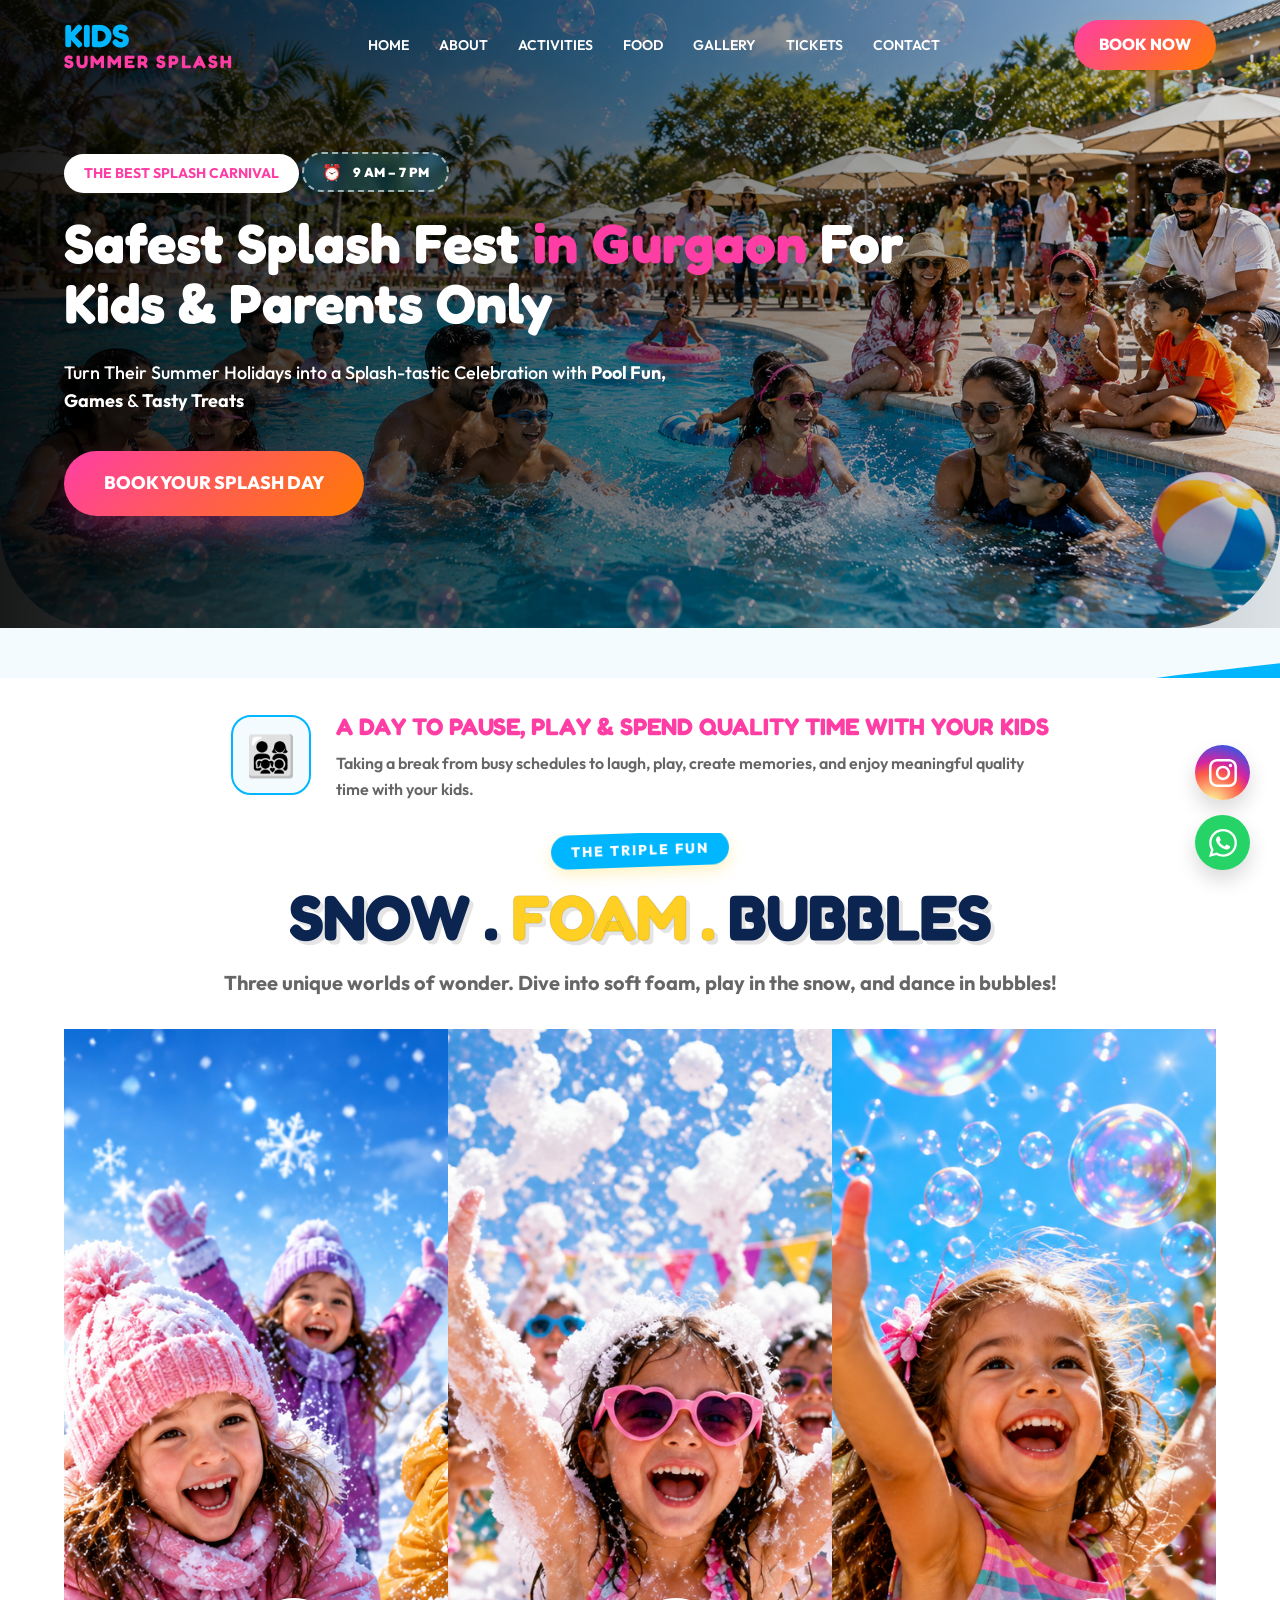
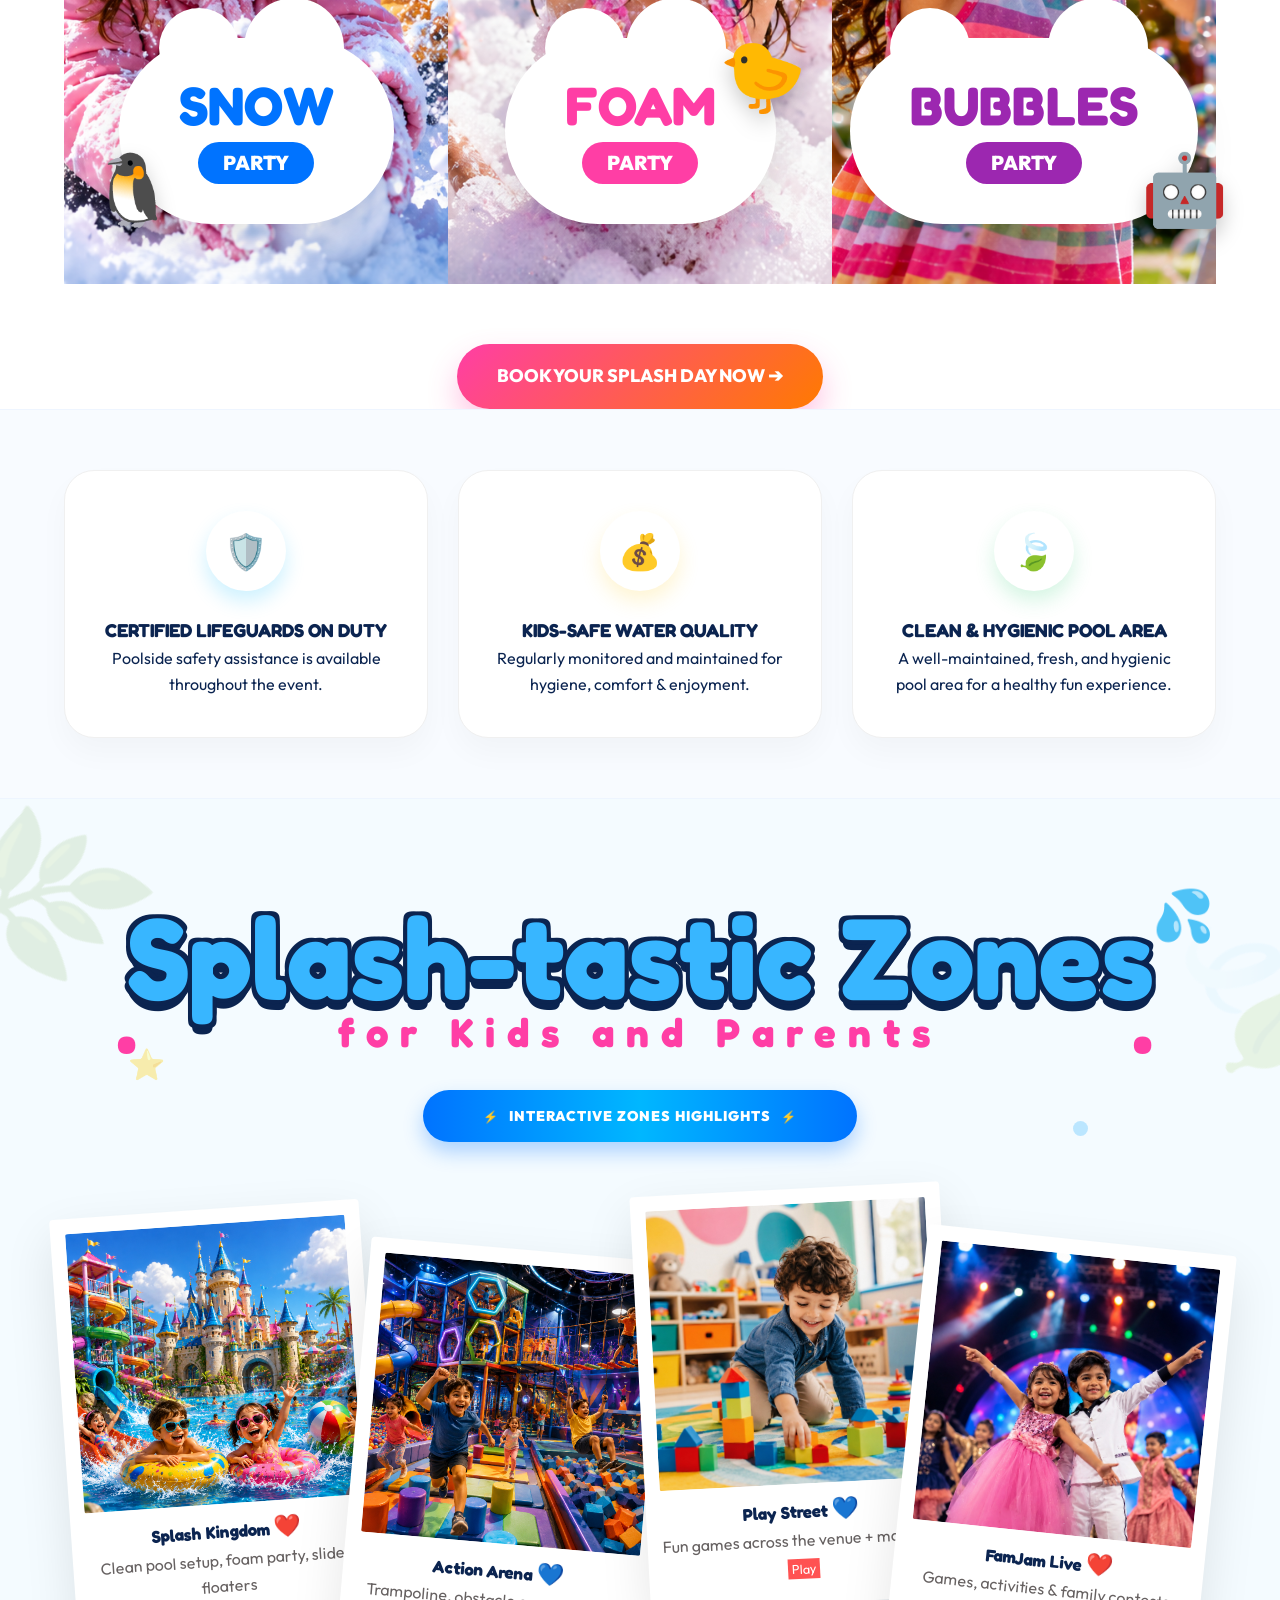
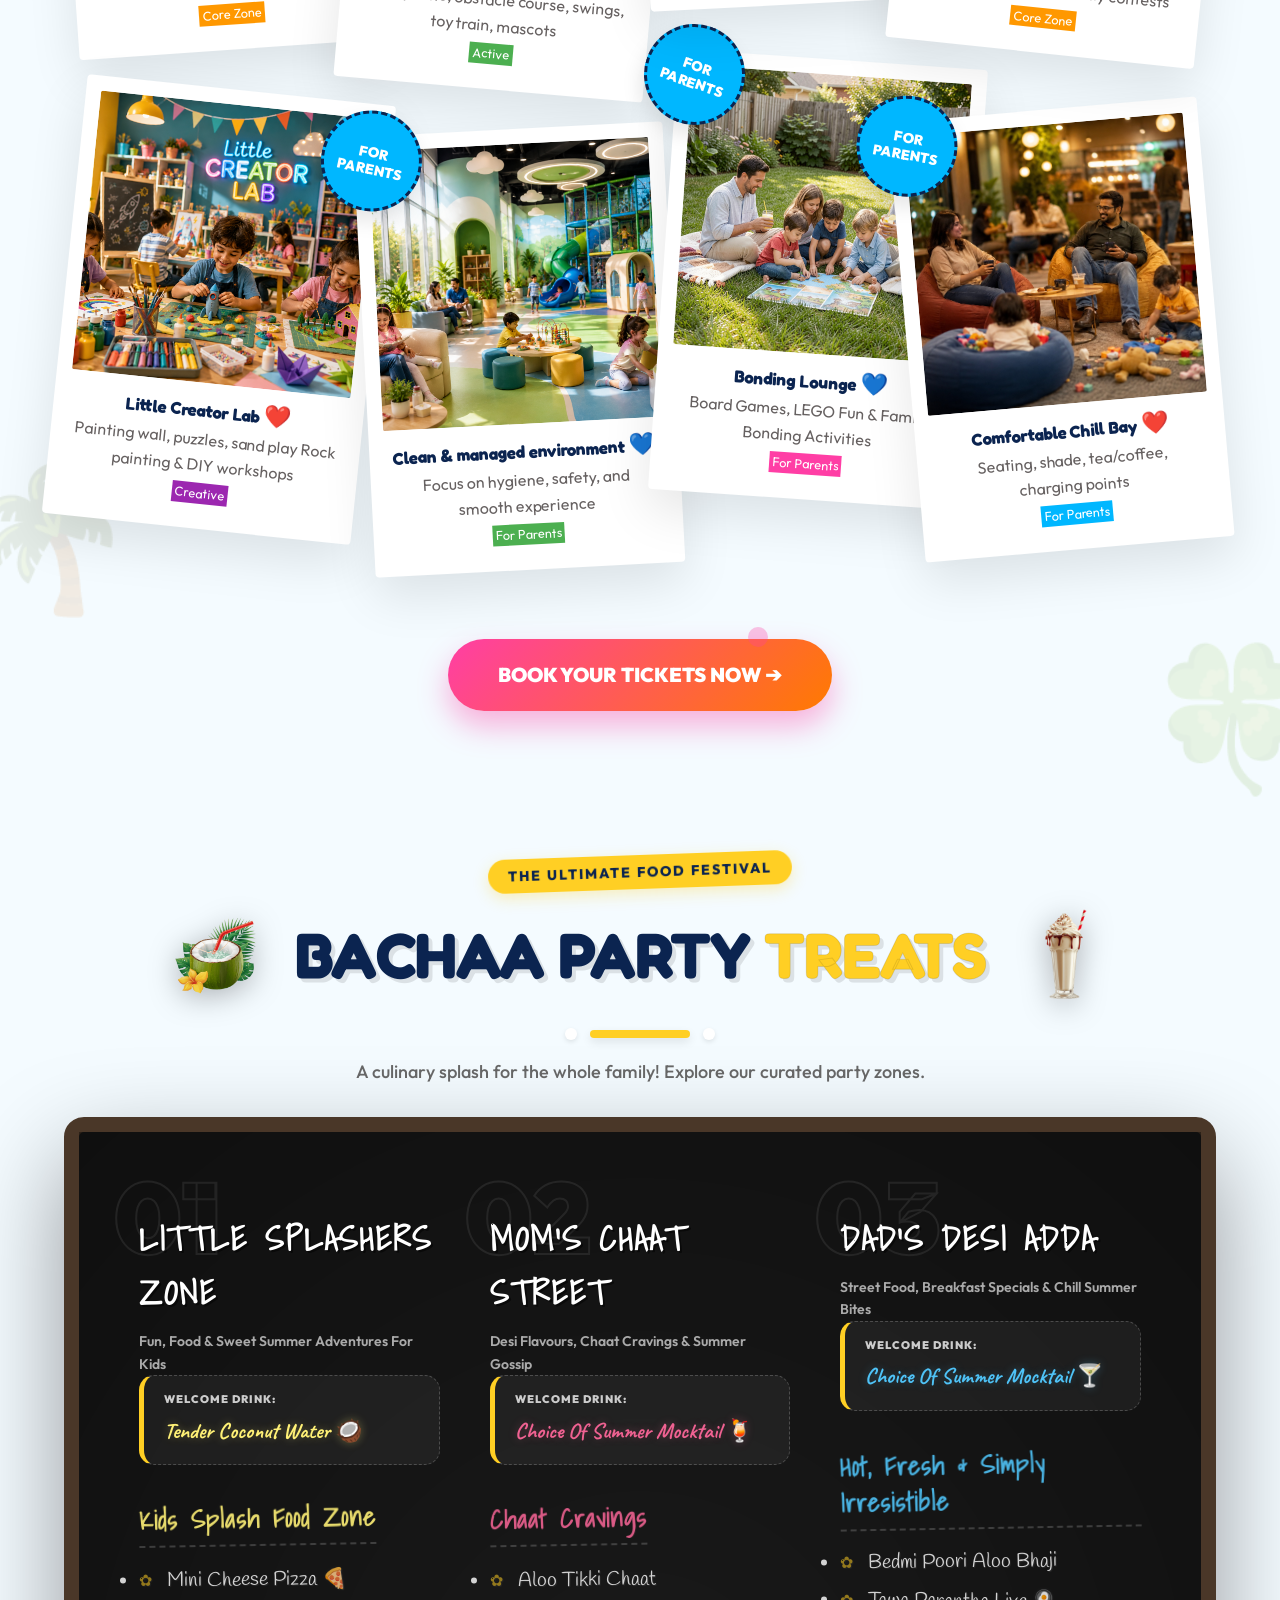
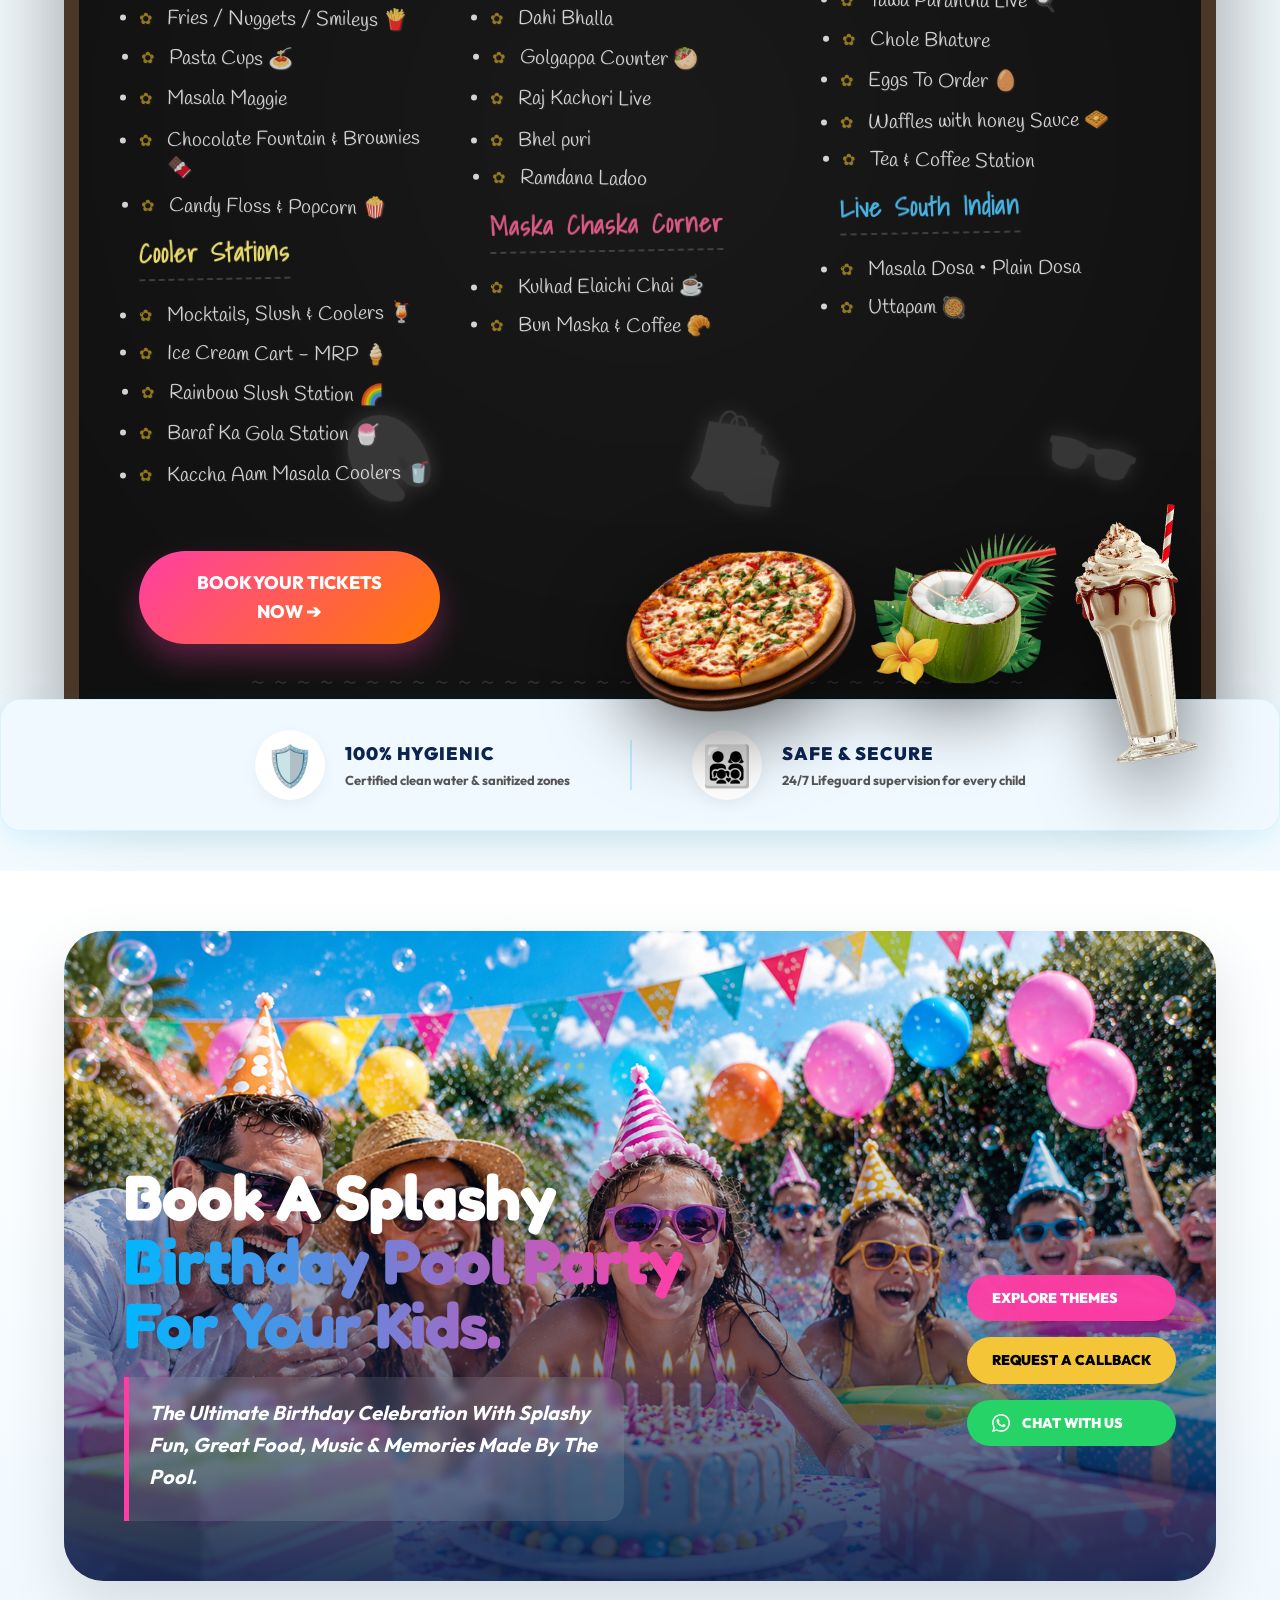
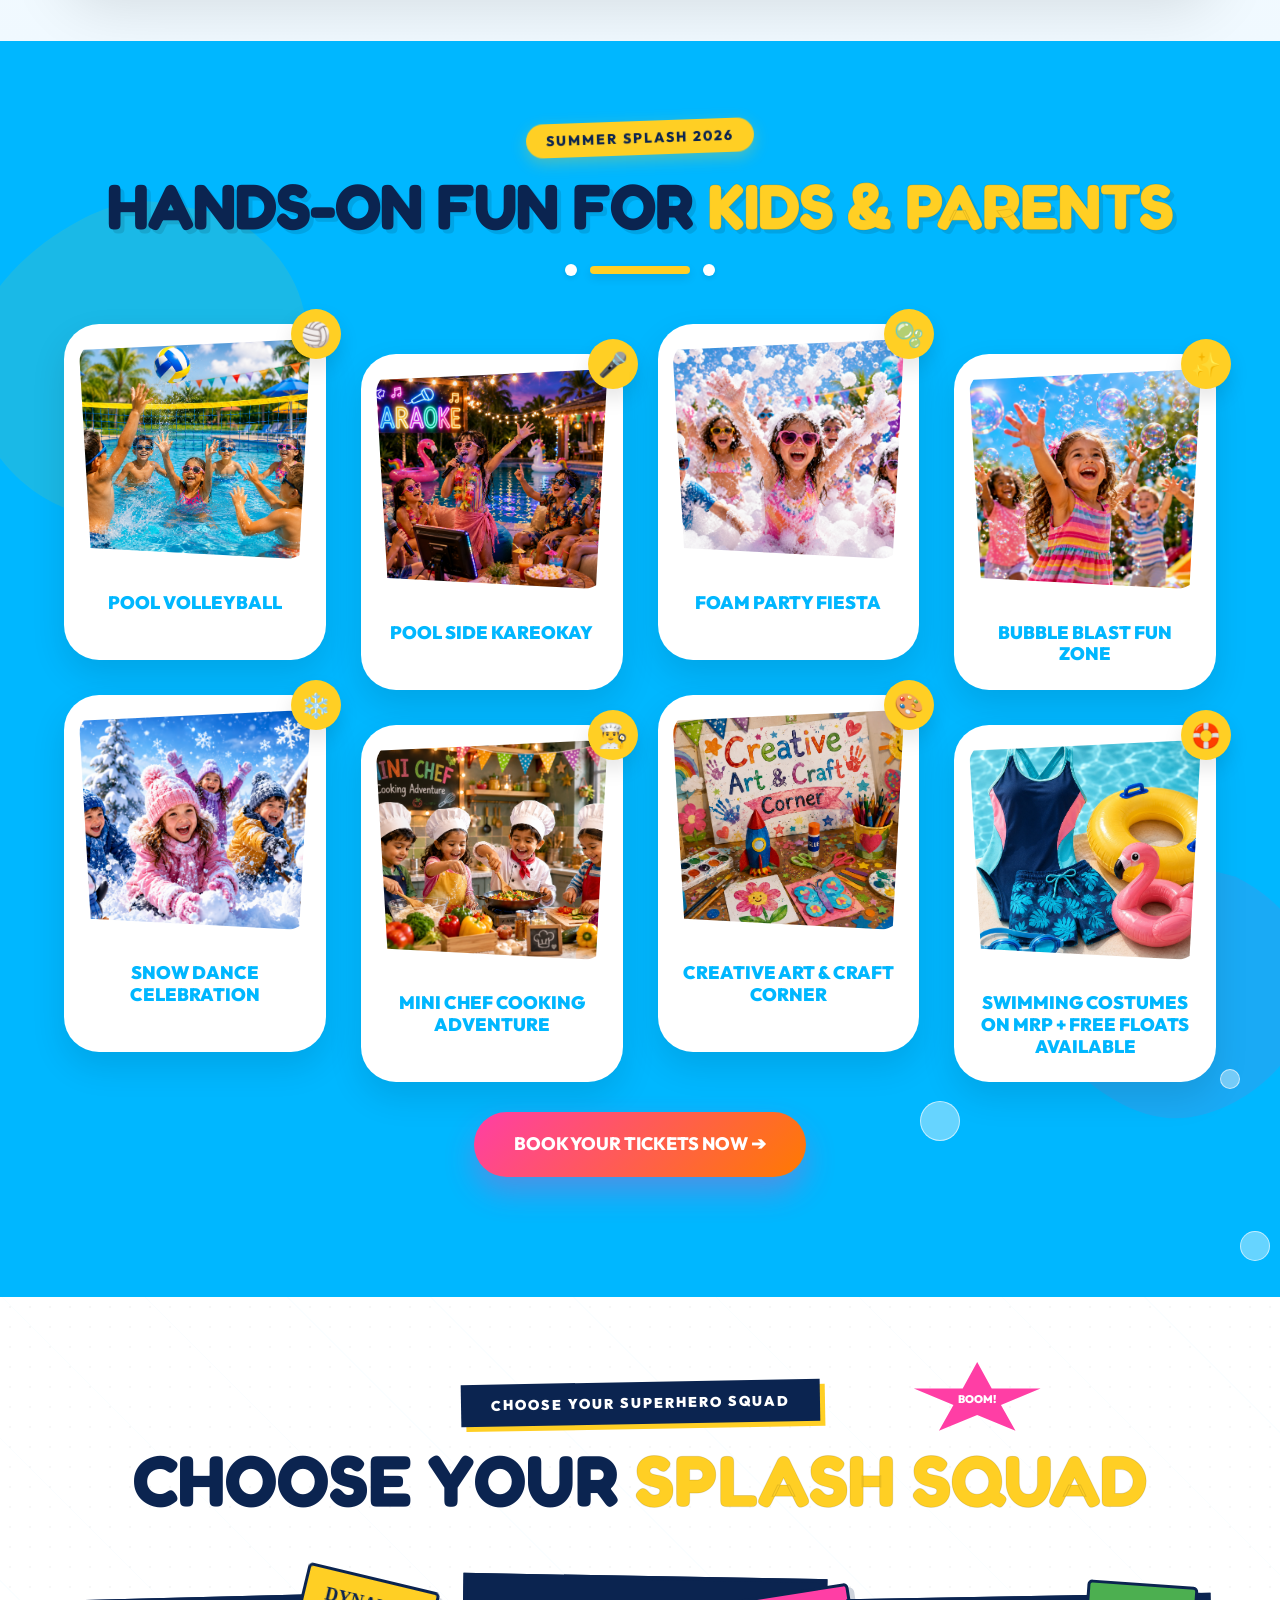
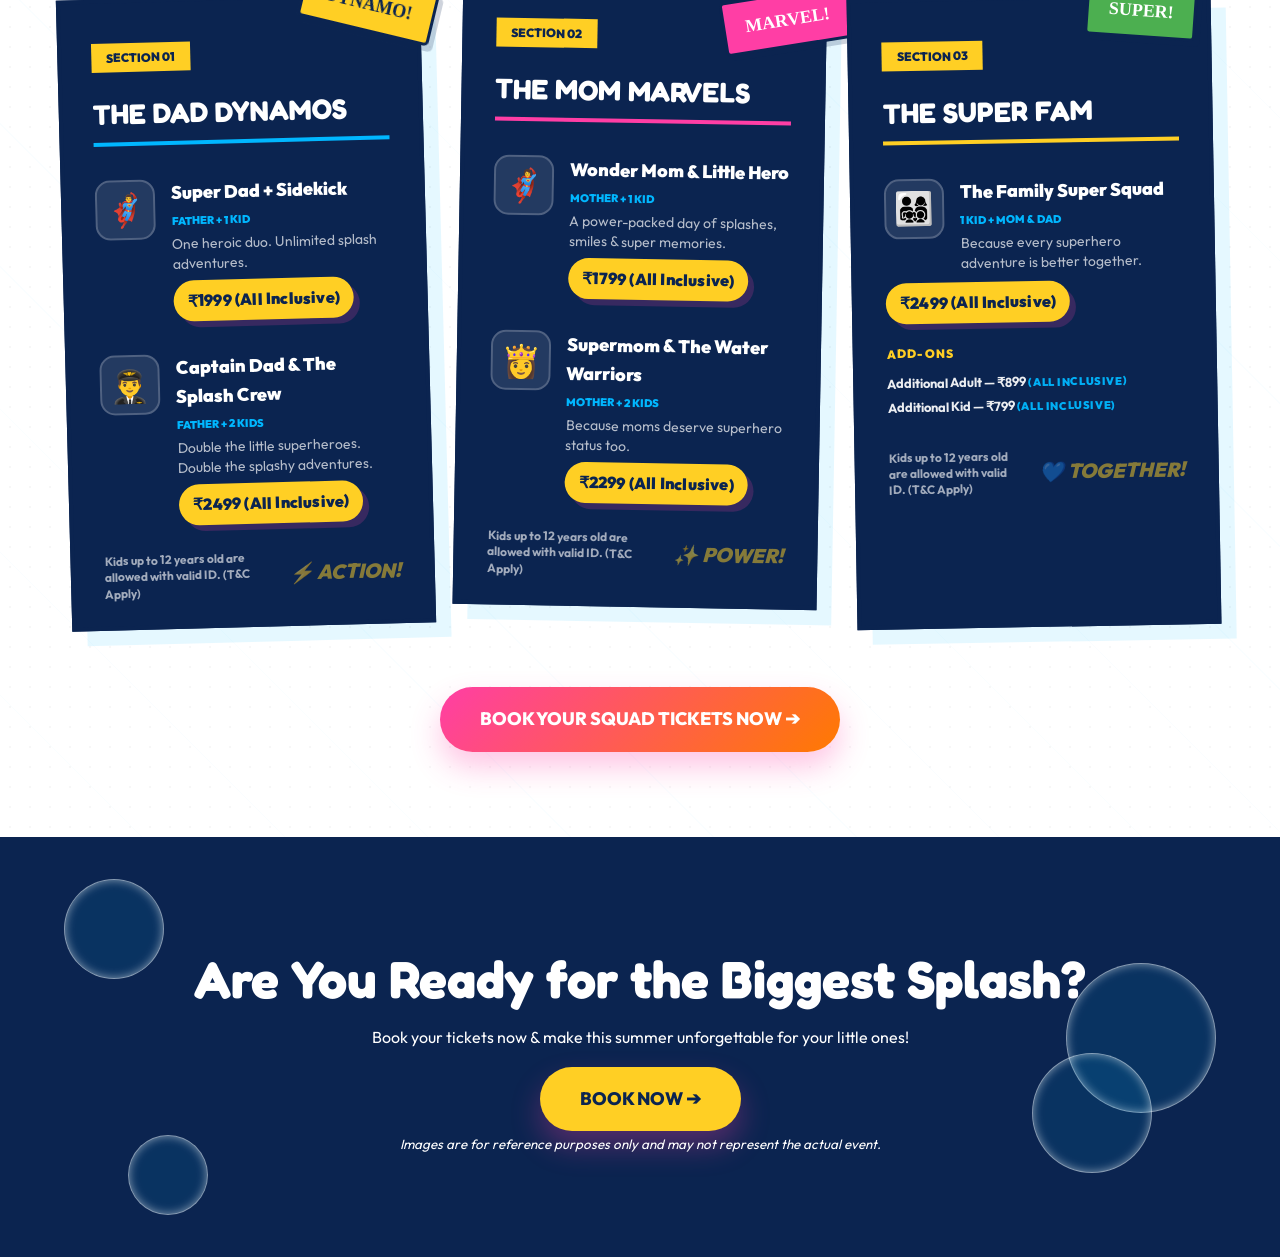
==== commit 821f9651: "final" ====
--- a/index.html
+++ b/index.html
@@ -58,7 +58,7 @@
         <li><a href="#">Activities</a></li>
         <li><a href="#">Food</a></li>
         <li><a href="#">Gallery</a></li>
-        <li><a href="#">Packages</a></li>
+        <li><a href="#">Tickets</a></li>
         <li><a href="#">Contact</a></li>
       </ul>
       <a href="#" class="book-btn">BOOK NOW</a>
@@ -453,8 +453,8 @@
                 <li>Dahi Bhalla</li>
                 <li>Golgappa Counter 🥙</li>
                 <li>Raj Kachori Live</li>
-            <li>Bhel puri</li>
-            <li>Ramdana Ladoo</li>
+                <li>Bhel puri</li>
+                <li>Ramdana Ladoo</li>
               </ul>
             </div>
             <div class="menu-sub-section">
@@ -483,7 +483,7 @@
             <div class="menu-sub-section">
               <h4 class="handwriting">Hot, Fresh & Simply Irresistible</h4>
               <ul class="handwriting">
-            
+
                 <li>Bedmi Poori Aloo Bhaji</li>
                 <li>Tawa Parantha Live 🍳</li>
                 <li>Chole Bhature</li>
@@ -585,7 +585,7 @@
 
   <section class="activities">
     <div class="girl-bubbles-decor">
-      
+
       <div class="decor-bubbles">
         <span class="db-1"></span>
         <span class="db-2"></span>
@@ -653,8 +653,8 @@
         </div>
         <div class="activity-card">
           <div class="act-icon">🛟</div>
-          <img src="rafting.png" alt="Bubble Zone">
-          <h4>Float on rentals</h4>
+          <img src="swimming.jpeg" alt="Bubble Zone">
+          <h4>Swimming Costumes on MRP + Free Floats available</h4>
         </div>
       </div>
       <!-- CTA Button -->
@@ -690,7 +690,7 @@
                   <span class="s-badge">Father + 1 Kid</span>
                   <p>One heroic duo. Unlimited splash adventures.</p>
                   <span class="squad-price-badge squad-tier-price">₹1999 (All Inclusive)</span>
-                
+
                 </div>
               </div>
               <div class="squad-row">
@@ -704,7 +704,7 @@
               </div>
             </div>
             <div class="panel-footer-bar">
-              <p class="panel-bottom-tnc">Kids valid up to 12 years (T&amp;C Apply)</p>
+              <p class="panel-bottom-tnc">Kids up to 12 years old are allowed with valid ID. (T&amp;C Apply)</p>
               <div class="panel-footer-decor">⚡ ACTION!</div>
             </div>
           </div>
@@ -724,7 +724,7 @@
                   <span class="s-badge">Mother + 1 Kid</span>
                   <p>A power-packed day of splashes, smiles & super memories.</p>
                   <span class="squad-price-badge squad-tier-price">₹1799 (All Inclusive)</span>
-                 
+
                 </div>
               </div>
               <div class="squad-row">
@@ -738,7 +738,7 @@
               </div>
             </div>
             <div class="panel-footer-bar">
-              <p class="panel-bottom-tnc">Kids valid up to 12 years (T&amp;C Apply)</p>
+              <p class="panel-bottom-tnc">Kids up to 12 years old are allowed with valid ID. (T&amp;C Apply)</p>
               <div class="panel-footer-decor">✨ POWER!</div>
             </div>
           </div>
@@ -755,22 +755,23 @@
                 <div class="s-icon-wrap">👨‍👩‍👧‍👦</div>
                 <div class="s-text-wrap">
                   <h4>The Family Super Squad</h4>
-                  <span class="s-badge">Kids + Both Parents</span>
+                  <span class="s-badge">1 kid + Mom & Dad</span>
                   <p>Because every superhero adventure is better together.</p>
                 </div>
               </div>
             </div>
             <div class="squad-price-row squad-family-base">
               <span class="squad-price-badge">₹2499 (All Inclusive)</span>
-             
+
             </div>
             <div class="squad-addon-heading">Add-ons</div>
             <div class="squad-addon-prices">
-              <div class="addon-line"><b>Additional Adult</b> — ₹899 <span class="addon-note">(All Inclusive)</span></div>
+              <div class="addon-line"><b>Additional Adult</b> — ₹899 <span class="addon-note">(All Inclusive)</span>
+              </div>
               <div class="addon-line"><b>Additional Kid</b> — ₹799 <span class="addon-note">(All Inclusive)</span></div>
             </div>
             <div class="panel-footer-bar">
-              <p class="panel-bottom-tnc">Kids valid up to 12 years (T&amp;C Apply)</p>
+              <p class="panel-bottom-tnc">Kids up to 12 years old are allowed with valid ID. (T&amp;C Apply)</p>
               <div class="panel-footer-decor">💙 TOGETHER!</div>
             </div>
           </div>
@@ -800,7 +801,9 @@
       <p class="final-cta-p">Book your tickets now & make this summer
         unforgettable for your little ones!</p>
       <a href="#" class="main-cta">BOOK NOW ➔</a>
-    </div>
+      <p><small><i>Images are for reference purposes only and may not represent the actual event.</i></small></p>
+    </div>
+
   </section>
 
   <!-- Fixed Socials CTA -->
